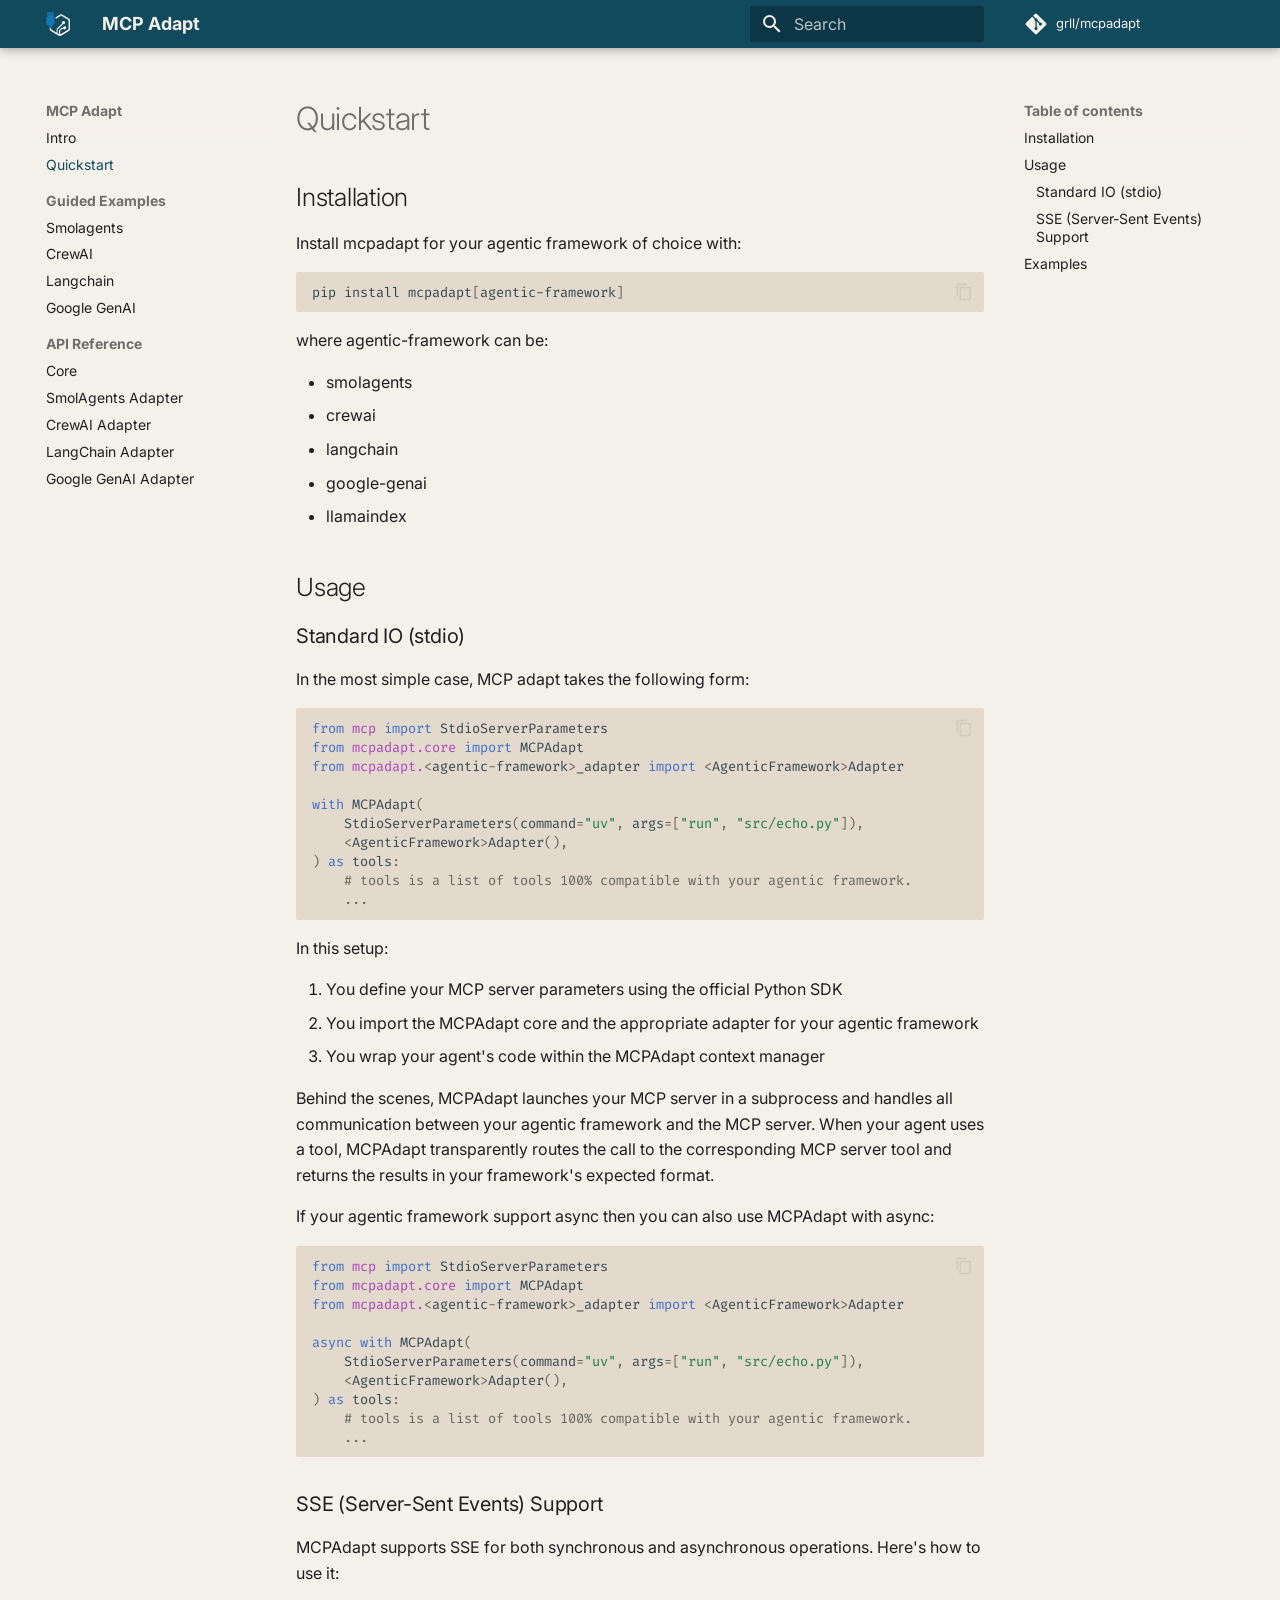
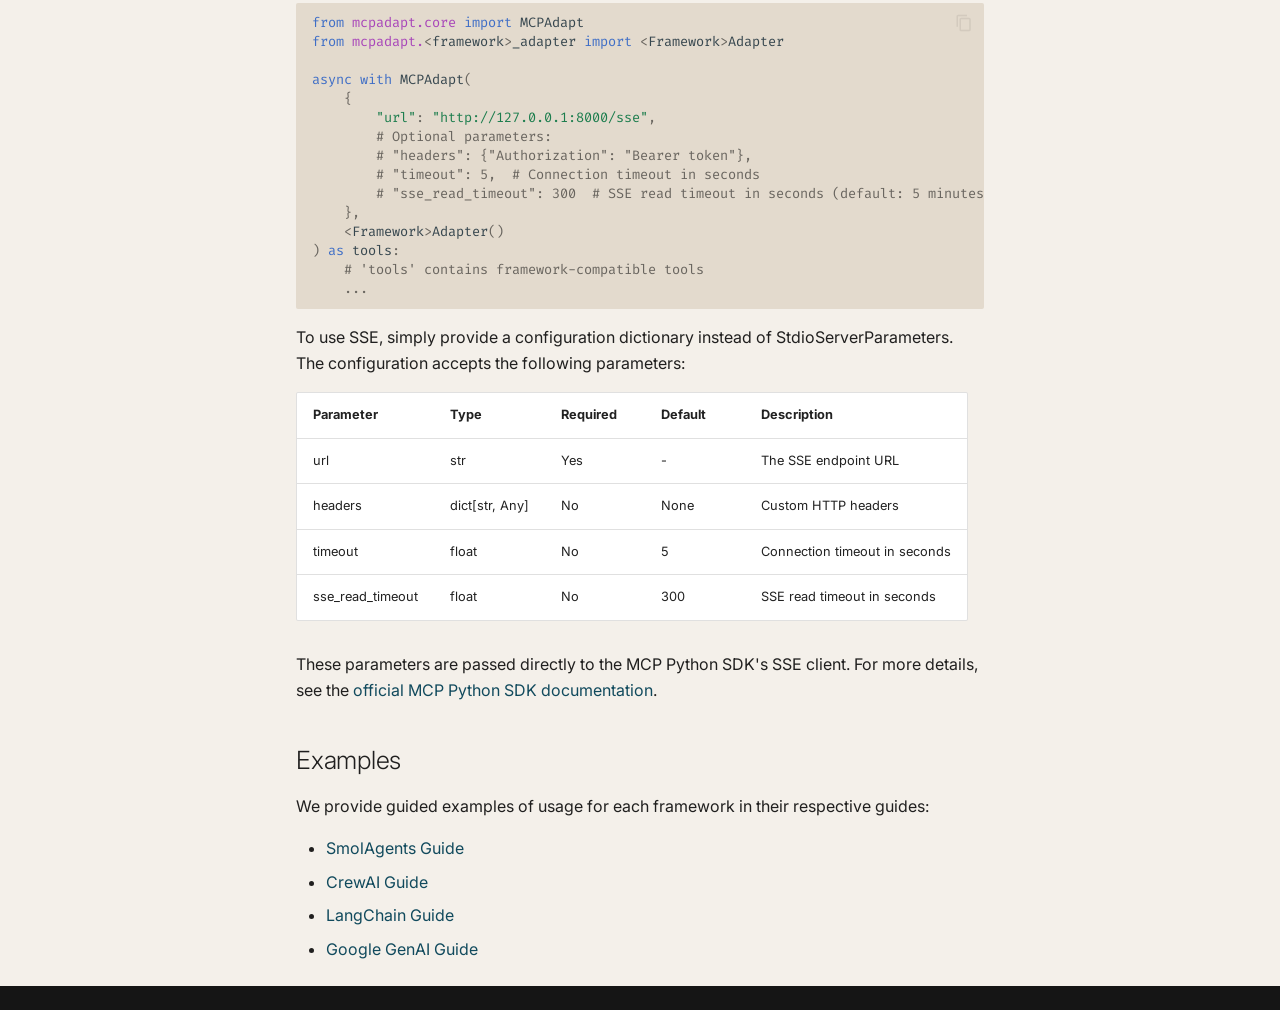
==== quickstart/index.html @ da369177 "Deployed cd55cdd with MkDocs version: 1.6.1" ====
<!doctype html>
<html lang="en" class="no-js">
  <head>
    
      <meta charset="utf-8">
      <meta name="viewport" content="width=device-width,initial-scale=1">
      
      
      
      
        <link rel="prev" href="..">
      
      
        <link rel="next" href="../guide/smolagents/">
      
      
      <link rel="icon" href="../images/favicon.ico">
      <meta name="generator" content="mkdocs-1.6.1, mkdocs-material-9.6.11">
    
    
      
        <title>Quickstart - MCP Adapt</title>
      
    
    
      <link rel="stylesheet" href="../assets/stylesheets/main.4af4bdda.min.css">
      
        
        <link rel="stylesheet" href="../assets/stylesheets/palette.06af60db.min.css">
      
      


    
    
      
    
    
      
        
        
        <link rel="preconnect" href="https://fonts.gstatic.com" crossorigin>
        <link rel="stylesheet" href="https://fonts.googleapis.com/css?family=Inter:300,300i,400,400i,700,700i%7CFira+Code:400,400i,700,700i&display=fallback">
        <style>:root{--md-text-font:"Inter";--md-code-font:"Fira Code"}</style>
      
    
    
      <link rel="stylesheet" href="../assets/_mkdocstrings.css">
    
      <link rel="stylesheet" href="../stylesheets/extra.css">
    
    <script>__md_scope=new URL("..",location),__md_hash=e=>[...e].reduce(((e,_)=>(e<<5)-e+_.charCodeAt(0)),0),__md_get=(e,_=localStorage,t=__md_scope)=>JSON.parse(_.getItem(t.pathname+"."+e)),__md_set=(e,_,t=localStorage,a=__md_scope)=>{try{t.setItem(a.pathname+"."+e,JSON.stringify(_))}catch(e){}}</script>
    
      

    
    
    
  </head>
  
  
    
    
    
    
    
    <body dir="ltr" data-md-color-scheme="default" data-md-color-primary="custom" data-md-color-accent="custom">
  
    
    <input class="md-toggle" data-md-toggle="drawer" type="checkbox" id="__drawer" autocomplete="off">
    <input class="md-toggle" data-md-toggle="search" type="checkbox" id="__search" autocomplete="off">
    <label class="md-overlay" for="__drawer"></label>
    <div data-md-component="skip">
      
        
        <a href="#quickstart" class="md-skip">
          Skip to content
        </a>
      
    </div>
    <div data-md-component="announce">
      
    </div>
    
    
      

  

<header class="md-header md-header--shadow" data-md-component="header">
  <nav class="md-header__inner md-grid" aria-label="Header">
    <a href=".." title="MCP Adapt" class="md-header__button md-logo" aria-label="MCP Adapt" data-md-component="logo">
      
  <img src="../assets/logo_dark_transparent_cropped.png" alt="logo">

    </a>
    <label class="md-header__button md-icon" for="__drawer">
      
      <svg xmlns="http://www.w3.org/2000/svg" viewBox="0 0 24 24"><path d="M3 6h18v2H3zm0 5h18v2H3zm0 5h18v2H3z"/></svg>
    </label>
    <div class="md-header__title" data-md-component="header-title">
      <div class="md-header__ellipsis">
        <div class="md-header__topic">
          <span class="md-ellipsis">
            MCP Adapt
          </span>
        </div>
        <div class="md-header__topic" data-md-component="header-topic">
          <span class="md-ellipsis">
            
              Quickstart
            
          </span>
        </div>
      </div>
    </div>
    
      
    
    
    
    
      
      
        <label class="md-header__button md-icon" for="__search">
          
          <svg xmlns="http://www.w3.org/2000/svg" viewBox="0 0 24 24"><path d="M9.5 3A6.5 6.5 0 0 1 16 9.5c0 1.61-.59 3.09-1.56 4.23l.27.27h.79l5 5-1.5 1.5-5-5v-.79l-.27-.27A6.52 6.52 0 0 1 9.5 16 6.5 6.5 0 0 1 3 9.5 6.5 6.5 0 0 1 9.5 3m0 2C7 5 5 7 5 9.5S7 14 9.5 14 14 12 14 9.5 12 5 9.5 5"/></svg>
        </label>
        <div class="md-search" data-md-component="search" role="dialog">
  <label class="md-search__overlay" for="__search"></label>
  <div class="md-search__inner" role="search">
    <form class="md-search__form" name="search">
      <input type="text" class="md-search__input" name="query" aria-label="Search" placeholder="Search" autocapitalize="off" autocorrect="off" autocomplete="off" spellcheck="false" data-md-component="search-query" required>
      <label class="md-search__icon md-icon" for="__search">
        
        <svg xmlns="http://www.w3.org/2000/svg" viewBox="0 0 24 24"><path d="M9.5 3A6.5 6.5 0 0 1 16 9.5c0 1.61-.59 3.09-1.56 4.23l.27.27h.79l5 5-1.5 1.5-5-5v-.79l-.27-.27A6.52 6.52 0 0 1 9.5 16 6.5 6.5 0 0 1 3 9.5 6.5 6.5 0 0 1 9.5 3m0 2C7 5 5 7 5 9.5S7 14 9.5 14 14 12 14 9.5 12 5 9.5 5"/></svg>
        
        <svg xmlns="http://www.w3.org/2000/svg" viewBox="0 0 24 24"><path d="M20 11v2H8l5.5 5.5-1.42 1.42L4.16 12l7.92-7.92L13.5 5.5 8 11z"/></svg>
      </label>
      <nav class="md-search__options" aria-label="Search">
        
        <button type="reset" class="md-search__icon md-icon" title="Clear" aria-label="Clear" tabindex="-1">
          
          <svg xmlns="http://www.w3.org/2000/svg" viewBox="0 0 24 24"><path d="M19 6.41 17.59 5 12 10.59 6.41 5 5 6.41 10.59 12 5 17.59 6.41 19 12 13.41 17.59 19 19 17.59 13.41 12z"/></svg>
        </button>
      </nav>
      
    </form>
    <div class="md-search__output">
      <div class="md-search__scrollwrap" tabindex="0" data-md-scrollfix>
        <div class="md-search-result" data-md-component="search-result">
          <div class="md-search-result__meta">
            Initializing search
          </div>
          <ol class="md-search-result__list" role="presentation"></ol>
        </div>
      </div>
    </div>
  </div>
</div>
      
    
    
      <div class="md-header__source">
        <a href="https://github.com/grll/mcpadapt" title="Go to repository" class="md-source" data-md-component="source">
  <div class="md-source__icon md-icon">
    
    <svg xmlns="http://www.w3.org/2000/svg" viewBox="0 0 448 512"><!--! Font Awesome Free 6.7.2 by @fontawesome - https://fontawesome.com License - https://fontawesome.com/license/free (Icons: CC BY 4.0, Fonts: SIL OFL 1.1, Code: MIT License) Copyright 2024 Fonticons, Inc.--><path d="M439.55 236.05 244 40.45a28.87 28.87 0 0 0-40.81 0l-40.66 40.63 51.52 51.52c27.06-9.14 52.68 16.77 43.39 43.68l49.66 49.66c34.23-11.8 61.18 31 35.47 56.69-26.49 26.49-70.21-2.87-56-37.34L240.22 199v121.85c25.3 12.54 22.26 41.85 9.08 55a34.34 34.34 0 0 1-48.55 0c-17.57-17.6-11.07-46.91 11.25-56v-123c-20.8-8.51-24.6-30.74-18.64-45L142.57 101 8.45 235.14a28.86 28.86 0 0 0 0 40.81l195.61 195.6a28.86 28.86 0 0 0 40.8 0l194.69-194.69a28.86 28.86 0 0 0 0-40.81"/></svg>
  </div>
  <div class="md-source__repository">
    grll/mcpadapt
  </div>
</a>
      </div>
    
  </nav>
  
</header>
    
    <div class="md-container" data-md-component="container">
      
      
        
          
        
      
      <main class="md-main" data-md-component="main">
        <div class="md-main__inner md-grid">
          
            
              
              <div class="md-sidebar md-sidebar--primary" data-md-component="sidebar" data-md-type="navigation" >
                <div class="md-sidebar__scrollwrap">
                  <div class="md-sidebar__inner">
                    



<nav class="md-nav md-nav--primary" aria-label="Navigation" data-md-level="0">
  <label class="md-nav__title" for="__drawer">
    <a href=".." title="MCP Adapt" class="md-nav__button md-logo" aria-label="MCP Adapt" data-md-component="logo">
      
  <img src="../assets/logo_dark_transparent_cropped.png" alt="logo">

    </a>
    MCP Adapt
  </label>
  
    <div class="md-nav__source">
      <a href="https://github.com/grll/mcpadapt" title="Go to repository" class="md-source" data-md-component="source">
  <div class="md-source__icon md-icon">
    
    <svg xmlns="http://www.w3.org/2000/svg" viewBox="0 0 448 512"><!--! Font Awesome Free 6.7.2 by @fontawesome - https://fontawesome.com License - https://fontawesome.com/license/free (Icons: CC BY 4.0, Fonts: SIL OFL 1.1, Code: MIT License) Copyright 2024 Fonticons, Inc.--><path d="M439.55 236.05 244 40.45a28.87 28.87 0 0 0-40.81 0l-40.66 40.63 51.52 51.52c27.06-9.14 52.68 16.77 43.39 43.68l49.66 49.66c34.23-11.8 61.18 31 35.47 56.69-26.49 26.49-70.21-2.87-56-37.34L240.22 199v121.85c25.3 12.54 22.26 41.85 9.08 55a34.34 34.34 0 0 1-48.55 0c-17.57-17.6-11.07-46.91 11.25-56v-123c-20.8-8.51-24.6-30.74-18.64-45L142.57 101 8.45 235.14a28.86 28.86 0 0 0 0 40.81l195.61 195.6a28.86 28.86 0 0 0 40.8 0l194.69-194.69a28.86 28.86 0 0 0 0-40.81"/></svg>
  </div>
  <div class="md-source__repository">
    grll/mcpadapt
  </div>
</a>
    </div>
  
  <ul class="md-nav__list" data-md-scrollfix>
    
      
      
  
  
  
  
    <li class="md-nav__item">
      <a href=".." class="md-nav__link">
        
  
  
  <span class="md-ellipsis">
    Intro
    
  </span>
  

      </a>
    </li>
  

    
      
      
  
  
    
  
  
  
    <li class="md-nav__item md-nav__item--active">
      
      <input class="md-nav__toggle md-toggle" type="checkbox" id="__toc">
      
      
        
      
      
        <label class="md-nav__link md-nav__link--active" for="__toc">
          
  
  
  <span class="md-ellipsis">
    Quickstart
    
  </span>
  

          <span class="md-nav__icon md-icon"></span>
        </label>
      
      <a href="./" class="md-nav__link md-nav__link--active">
        
  
  
  <span class="md-ellipsis">
    Quickstart
    
  </span>
  

      </a>
      
        

<nav class="md-nav md-nav--secondary" aria-label="Table of contents">
  
  
  
    
  
  
    <label class="md-nav__title" for="__toc">
      <span class="md-nav__icon md-icon"></span>
      Table of contents
    </label>
    <ul class="md-nav__list" data-md-component="toc" data-md-scrollfix>
      
        <li class="md-nav__item">
  <a href="#installation" class="md-nav__link">
    <span class="md-ellipsis">
      Installation
    </span>
  </a>
  
</li>
      
        <li class="md-nav__item">
  <a href="#usage" class="md-nav__link">
    <span class="md-ellipsis">
      Usage
    </span>
  </a>
  
    <nav class="md-nav" aria-label="Usage">
      <ul class="md-nav__list">
        
          <li class="md-nav__item">
  <a href="#standard-io-stdio" class="md-nav__link">
    <span class="md-ellipsis">
      Standard IO (stdio)
    </span>
  </a>
  
</li>
        
          <li class="md-nav__item">
  <a href="#sse-server-sent-events-support" class="md-nav__link">
    <span class="md-ellipsis">
      SSE (Server-Sent Events) Support
    </span>
  </a>
  
</li>
        
      </ul>
    </nav>
  
</li>
      
        <li class="md-nav__item">
  <a href="#examples" class="md-nav__link">
    <span class="md-ellipsis">
      Examples
    </span>
  </a>
  
</li>
      
    </ul>
  
</nav>
      
    </li>
  

    
      
      
  
  
  
  
    
    
    
    
      
        
        
      
    
    
    <li class="md-nav__item md-nav__item--section md-nav__item--nested">
      
        
        
          
        
        <input class="md-nav__toggle md-toggle md-toggle--indeterminate" type="checkbox" id="__nav_3" >
        
          
          <label class="md-nav__link" for="__nav_3" id="__nav_3_label" tabindex="">
            
  
  
  <span class="md-ellipsis">
    Guided Examples
    
  </span>
  

            <span class="md-nav__icon md-icon"></span>
          </label>
        
        <nav class="md-nav" data-md-level="1" aria-labelledby="__nav_3_label" aria-expanded="false">
          <label class="md-nav__title" for="__nav_3">
            <span class="md-nav__icon md-icon"></span>
            Guided Examples
          </label>
          <ul class="md-nav__list" data-md-scrollfix>
            
              
                
  
  
  
  
    <li class="md-nav__item">
      <a href="../guide/smolagents/" class="md-nav__link">
        
  
  
  <span class="md-ellipsis">
    Smolagents
    
  </span>
  

      </a>
    </li>
  

              
            
              
                
  
  
  
  
    <li class="md-nav__item">
      <a href="../guide/crewai/" class="md-nav__link">
        
  
  
  <span class="md-ellipsis">
    CrewAI
    
  </span>
  

      </a>
    </li>
  

              
            
              
                
  
  
  
  
    <li class="md-nav__item">
      <a href="../guide/langchain/" class="md-nav__link">
        
  
  
  <span class="md-ellipsis">
    Langchain
    
  </span>
  

      </a>
    </li>
  

              
            
              
                
  
  
  
  
    <li class="md-nav__item">
      <a href="../guide/google-genai/" class="md-nav__link">
        
  
  
  <span class="md-ellipsis">
    Google GenAI
    
  </span>
  

      </a>
    </li>
  

              
            
          </ul>
        </nav>
      
    </li>
  

    
      
      
  
  
  
  
    
    
    
    
      
        
        
      
    
    
    <li class="md-nav__item md-nav__item--section md-nav__item--nested">
      
        
        
          
        
        <input class="md-nav__toggle md-toggle md-toggle--indeterminate" type="checkbox" id="__nav_4" >
        
          
          <label class="md-nav__link" for="__nav_4" id="__nav_4_label" tabindex="">
            
  
  
  <span class="md-ellipsis">
    API Reference
    
  </span>
  

            <span class="md-nav__icon md-icon"></span>
          </label>
        
        <nav class="md-nav" data-md-level="1" aria-labelledby="__nav_4_label" aria-expanded="false">
          <label class="md-nav__title" for="__nav_4">
            <span class="md-nav__icon md-icon"></span>
            API Reference
          </label>
          <ul class="md-nav__list" data-md-scrollfix>
            
              
                
  
  
  
  
    <li class="md-nav__item">
      <a href="../ref/core/" class="md-nav__link">
        
  
  
  <span class="md-ellipsis">
    Core
    
  </span>
  

      </a>
    </li>
  

              
            
              
                
  
  
  
  
    <li class="md-nav__item">
      <a href="../ref/smolagents_adapter/" class="md-nav__link">
        
  
  
  <span class="md-ellipsis">
    SmolAgents Adapter
    
  </span>
  

      </a>
    </li>
  

              
            
              
                
  
  
  
  
    <li class="md-nav__item">
      <a href="../ref/crewai_adapter/" class="md-nav__link">
        
  
  
  <span class="md-ellipsis">
    CrewAI Adapter
    
  </span>
  

      </a>
    </li>
  

              
            
              
                
  
  
  
  
    <li class="md-nav__item">
      <a href="../ref/langchain_adapter/" class="md-nav__link">
        
  
  
  <span class="md-ellipsis">
    LangChain Adapter
    
  </span>
  

      </a>
    </li>
  

              
            
              
                
  
  
  
  
    <li class="md-nav__item">
      <a href="../ref/google_genai_adapter/" class="md-nav__link">
        
  
  
  <span class="md-ellipsis">
    Google GenAI Adapter
    
  </span>
  

      </a>
    </li>
  

              
            
          </ul>
        </nav>
      
    </li>
  

    
  </ul>
</nav>
                  </div>
                </div>
              </div>
            
            
              
              <div class="md-sidebar md-sidebar--secondary" data-md-component="sidebar" data-md-type="toc" >
                <div class="md-sidebar__scrollwrap">
                  <div class="md-sidebar__inner">
                    

<nav class="md-nav md-nav--secondary" aria-label="Table of contents">
  
  
  
    
  
  
    <label class="md-nav__title" for="__toc">
      <span class="md-nav__icon md-icon"></span>
      Table of contents
    </label>
    <ul class="md-nav__list" data-md-component="toc" data-md-scrollfix>
      
        <li class="md-nav__item">
  <a href="#installation" class="md-nav__link">
    <span class="md-ellipsis">
      Installation
    </span>
  </a>
  
</li>
      
        <li class="md-nav__item">
  <a href="#usage" class="md-nav__link">
    <span class="md-ellipsis">
      Usage
    </span>
  </a>
  
    <nav class="md-nav" aria-label="Usage">
      <ul class="md-nav__list">
        
          <li class="md-nav__item">
  <a href="#standard-io-stdio" class="md-nav__link">
    <span class="md-ellipsis">
      Standard IO (stdio)
    </span>
  </a>
  
</li>
        
          <li class="md-nav__item">
  <a href="#sse-server-sent-events-support" class="md-nav__link">
    <span class="md-ellipsis">
      SSE (Server-Sent Events) Support
    </span>
  </a>
  
</li>
        
      </ul>
    </nav>
  
</li>
      
        <li class="md-nav__item">
  <a href="#examples" class="md-nav__link">
    <span class="md-ellipsis">
      Examples
    </span>
  </a>
  
</li>
      
    </ul>
  
</nav>
                  </div>
                </div>
              </div>
            
          
          
            <div class="md-content" data-md-component="content">
              <article class="md-content__inner md-typeset">
                
                  


  
  


<h1 id="quickstart">Quickstart</h1>
<h2 id="installation">Installation</h2>
<p>Install mcpadapt for your agentic framework of choice with:</p>
<div class="language-bash highlight"><pre><span></span><code><span id="__span-0-1"><a id="__codelineno-0-1" name="__codelineno-0-1" href="#__codelineno-0-1"></a>pip<span class="w"> </span>install<span class="w"> </span>mcpadapt<span class="o">[</span>agentic-framework<span class="o">]</span>
</span></code></pre></div>
<p>where agentic-framework can be:</p>
<ul>
<li>smolagents</li>
<li>crewai</li>
<li>langchain</li>
<li>google-genai</li>
<li>llamaindex</li>
</ul>
<h2 id="usage">Usage</h2>
<h3 id="standard-io-stdio">Standard IO (stdio)</h3>
<p>In the most simple case, MCP adapt takes the following form:</p>
<div class="language-python highlight"><pre><span></span><code><span id="__span-1-1"><a id="__codelineno-1-1" name="__codelineno-1-1" href="#__codelineno-1-1"></a><span class="kn">from</span><span class="w"> </span><span class="nn">mcp</span><span class="w"> </span><span class="kn">import</span> <span class="n">StdioServerParameters</span>
</span><span id="__span-1-2"><a id="__codelineno-1-2" name="__codelineno-1-2" href="#__codelineno-1-2"></a><span class="kn">from</span><span class="w"> </span><span class="nn">mcpadapt.core</span><span class="w"> </span><span class="kn">import</span> <span class="n">MCPAdapt</span>
</span><span id="__span-1-3"><a id="__codelineno-1-3" name="__codelineno-1-3" href="#__codelineno-1-3"></a><span class="kn">from</span><span class="w"> </span><span class="nn">mcpadapt.</span><span class="o">&lt;</span><span class="n">agentic</span><span class="o">-</span><span class="n">framework</span><span class="o">&gt;</span><span class="n">_adapter</span> <span class="kn">import</span><span class="w"> </span><span class="o">&lt;</span><span class="n">AgenticFramework</span><span class="o">&gt;</span><span class="n">Adapter</span>
</span><span id="__span-1-4"><a id="__codelineno-1-4" name="__codelineno-1-4" href="#__codelineno-1-4"></a>
</span><span id="__span-1-5"><a id="__codelineno-1-5" name="__codelineno-1-5" href="#__codelineno-1-5"></a><span class="k">with</span> <span class="n">MCPAdapt</span><span class="p">(</span>
</span><span id="__span-1-6"><a id="__codelineno-1-6" name="__codelineno-1-6" href="#__codelineno-1-6"></a>    <span class="n">StdioServerParameters</span><span class="p">(</span><span class="n">command</span><span class="o">=</span><span class="s2">&quot;uv&quot;</span><span class="p">,</span> <span class="n">args</span><span class="o">=</span><span class="p">[</span><span class="s2">&quot;run&quot;</span><span class="p">,</span> <span class="s2">&quot;src/echo.py&quot;</span><span class="p">]),</span>
</span><span id="__span-1-7"><a id="__codelineno-1-7" name="__codelineno-1-7" href="#__codelineno-1-7"></a>    <span class="o">&lt;</span><span class="n">AgenticFramework</span><span class="o">&gt;</span><span class="n">Adapter</span><span class="p">(),</span>
</span><span id="__span-1-8"><a id="__codelineno-1-8" name="__codelineno-1-8" href="#__codelineno-1-8"></a><span class="p">)</span> <span class="k">as</span> <span class="n">tools</span><span class="p">:</span>
</span><span id="__span-1-9"><a id="__codelineno-1-9" name="__codelineno-1-9" href="#__codelineno-1-9"></a>    <span class="c1"># tools is a list of tools 100% compatible with your agentic framework.</span>
</span><span id="__span-1-10"><a id="__codelineno-1-10" name="__codelineno-1-10" href="#__codelineno-1-10"></a>    <span class="o">...</span>
</span></code></pre></div>
<p>In this setup:</p>
<ol>
<li>You define your MCP server parameters using the official Python SDK</li>
<li>You import the MCPAdapt core and the appropriate adapter for your agentic framework</li>
<li>You wrap your agent's code within the MCPAdapt context manager</li>
</ol>
<p>Behind the scenes, MCPAdapt launches your MCP server in a subprocess and handles all communication between your agentic framework and the MCP server. When your agent uses a tool, MCPAdapt transparently routes the call to the corresponding MCP server tool and returns the results in your framework's expected format.</p>
<p>If your agentic framework support async then you can also use MCPAdapt with async:</p>
<div class="language-python highlight"><pre><span></span><code><span id="__span-2-1"><a id="__codelineno-2-1" name="__codelineno-2-1" href="#__codelineno-2-1"></a><span class="kn">from</span><span class="w"> </span><span class="nn">mcp</span><span class="w"> </span><span class="kn">import</span> <span class="n">StdioServerParameters</span>
</span><span id="__span-2-2"><a id="__codelineno-2-2" name="__codelineno-2-2" href="#__codelineno-2-2"></a><span class="kn">from</span><span class="w"> </span><span class="nn">mcpadapt.core</span><span class="w"> </span><span class="kn">import</span> <span class="n">MCPAdapt</span>
</span><span id="__span-2-3"><a id="__codelineno-2-3" name="__codelineno-2-3" href="#__codelineno-2-3"></a><span class="kn">from</span><span class="w"> </span><span class="nn">mcpadapt.</span><span class="o">&lt;</span><span class="n">agentic</span><span class="o">-</span><span class="n">framework</span><span class="o">&gt;</span><span class="n">_adapter</span> <span class="kn">import</span><span class="w"> </span><span class="o">&lt;</span><span class="n">AgenticFramework</span><span class="o">&gt;</span><span class="n">Adapter</span>
</span><span id="__span-2-4"><a id="__codelineno-2-4" name="__codelineno-2-4" href="#__codelineno-2-4"></a>
</span><span id="__span-2-5"><a id="__codelineno-2-5" name="__codelineno-2-5" href="#__codelineno-2-5"></a><span class="k">async</span> <span class="k">with</span> <span class="n">MCPAdapt</span><span class="p">(</span>
</span><span id="__span-2-6"><a id="__codelineno-2-6" name="__codelineno-2-6" href="#__codelineno-2-6"></a>    <span class="n">StdioServerParameters</span><span class="p">(</span><span class="n">command</span><span class="o">=</span><span class="s2">&quot;uv&quot;</span><span class="p">,</span> <span class="n">args</span><span class="o">=</span><span class="p">[</span><span class="s2">&quot;run&quot;</span><span class="p">,</span> <span class="s2">&quot;src/echo.py&quot;</span><span class="p">]),</span>
</span><span id="__span-2-7"><a id="__codelineno-2-7" name="__codelineno-2-7" href="#__codelineno-2-7"></a>    <span class="o">&lt;</span><span class="n">AgenticFramework</span><span class="o">&gt;</span><span class="n">Adapter</span><span class="p">(),</span>
</span><span id="__span-2-8"><a id="__codelineno-2-8" name="__codelineno-2-8" href="#__codelineno-2-8"></a><span class="p">)</span> <span class="k">as</span> <span class="n">tools</span><span class="p">:</span>
</span><span id="__span-2-9"><a id="__codelineno-2-9" name="__codelineno-2-9" href="#__codelineno-2-9"></a>    <span class="c1"># tools is a list of tools 100% compatible with your agentic framework.</span>
</span><span id="__span-2-10"><a id="__codelineno-2-10" name="__codelineno-2-10" href="#__codelineno-2-10"></a>    <span class="o">...</span>
</span></code></pre></div>
<h3 id="sse-server-sent-events-support">SSE (Server-Sent Events) Support</h3>
<p>MCPAdapt supports SSE for both synchronous and asynchronous operations. Here's how to use it:</p>
<div class="language-python highlight"><pre><span></span><code><span id="__span-3-1"><a id="__codelineno-3-1" name="__codelineno-3-1" href="#__codelineno-3-1"></a><span class="kn">from</span><span class="w"> </span><span class="nn">mcpadapt.core</span><span class="w"> </span><span class="kn">import</span> <span class="n">MCPAdapt</span>
</span><span id="__span-3-2"><a id="__codelineno-3-2" name="__codelineno-3-2" href="#__codelineno-3-2"></a><span class="kn">from</span><span class="w"> </span><span class="nn">mcpadapt.</span><span class="o">&lt;</span><span class="n">framework</span><span class="o">&gt;</span><span class="n">_adapter</span> <span class="kn">import</span><span class="w"> </span><span class="o">&lt;</span><span class="n">Framework</span><span class="o">&gt;</span><span class="n">Adapter</span>
</span><span id="__span-3-3"><a id="__codelineno-3-3" name="__codelineno-3-3" href="#__codelineno-3-3"></a>
</span><span id="__span-3-4"><a id="__codelineno-3-4" name="__codelineno-3-4" href="#__codelineno-3-4"></a><span class="k">async</span> <span class="k">with</span> <span class="n">MCPAdapt</span><span class="p">(</span>
</span><span id="__span-3-5"><a id="__codelineno-3-5" name="__codelineno-3-5" href="#__codelineno-3-5"></a>    <span class="p">{</span>
</span><span id="__span-3-6"><a id="__codelineno-3-6" name="__codelineno-3-6" href="#__codelineno-3-6"></a>        <span class="s2">&quot;url&quot;</span><span class="p">:</span> <span class="s2">&quot;http://127.0.0.1:8000/sse&quot;</span><span class="p">,</span>
</span><span id="__span-3-7"><a id="__codelineno-3-7" name="__codelineno-3-7" href="#__codelineno-3-7"></a>        <span class="c1"># Optional parameters:</span>
</span><span id="__span-3-8"><a id="__codelineno-3-8" name="__codelineno-3-8" href="#__codelineno-3-8"></a>        <span class="c1"># &quot;headers&quot;: {&quot;Authorization&quot;: &quot;Bearer token&quot;},</span>
</span><span id="__span-3-9"><a id="__codelineno-3-9" name="__codelineno-3-9" href="#__codelineno-3-9"></a>        <span class="c1"># &quot;timeout&quot;: 5,  # Connection timeout in seconds</span>
</span><span id="__span-3-10"><a id="__codelineno-3-10" name="__codelineno-3-10" href="#__codelineno-3-10"></a>        <span class="c1"># &quot;sse_read_timeout&quot;: 300  # SSE read timeout in seconds (default: 5 minutes)</span>
</span><span id="__span-3-11"><a id="__codelineno-3-11" name="__codelineno-3-11" href="#__codelineno-3-11"></a>    <span class="p">},</span>
</span><span id="__span-3-12"><a id="__codelineno-3-12" name="__codelineno-3-12" href="#__codelineno-3-12"></a>    <span class="o">&lt;</span><span class="n">Framework</span><span class="o">&gt;</span><span class="n">Adapter</span><span class="p">()</span>
</span><span id="__span-3-13"><a id="__codelineno-3-13" name="__codelineno-3-13" href="#__codelineno-3-13"></a><span class="p">)</span> <span class="k">as</span> <span class="n">tools</span><span class="p">:</span>
</span><span id="__span-3-14"><a id="__codelineno-3-14" name="__codelineno-3-14" href="#__codelineno-3-14"></a>    <span class="c1"># &#39;tools&#39; contains framework-compatible tools</span>
</span><span id="__span-3-15"><a id="__codelineno-3-15" name="__codelineno-3-15" href="#__codelineno-3-15"></a>    <span class="o">...</span>
</span></code></pre></div>
<p>To use SSE, simply provide a configuration dictionary instead of StdioServerParameters. The configuration accepts the following parameters:</p>
<table>
<thead>
<tr>
<th>Parameter</th>
<th>Type</th>
<th>Required</th>
<th>Default</th>
<th>Description</th>
</tr>
</thead>
<tbody>
<tr>
<td>url</td>
<td>str</td>
<td>Yes</td>
<td>-</td>
<td>The SSE endpoint URL</td>
</tr>
<tr>
<td>headers</td>
<td>dict[str, Any]</td>
<td>No</td>
<td>None</td>
<td>Custom HTTP headers</td>
</tr>
<tr>
<td>timeout</td>
<td>float</td>
<td>No</td>
<td>5</td>
<td>Connection timeout in seconds</td>
</tr>
<tr>
<td>sse_read_timeout</td>
<td>float</td>
<td>No</td>
<td>300</td>
<td>SSE read timeout in seconds</td>
</tr>
</tbody>
</table>
<p>These parameters are passed directly to the MCP Python SDK's SSE client. For more details, see the <a href="https://github.com/modelcontextprotocol/python-sdk/blob/c2ca8e03e046908935d089a2ceed4e80b0c29a24/src/mcp/client/sse.py#L22C11-L22C21">official MCP Python SDK documentation</a>.</p>
<h2 id="examples">Examples</h2>
<p>We provide guided examples of usage for each framework in their respective guides:</p>
<ul>
<li><a href="../guide/smolagents/">SmolAgents Guide</a></li>
<li><a href="../guide/crewai/">CrewAI Guide</a></li>
<li><a href="../guide/langchain/">LangChain Guide</a></li>
<li><a href="../guide/google-genai/">Google GenAI Guide</a></li>
</ul>












                
              </article>
            </div>
          
          
<script>var target=document.getElementById(location.hash.slice(1));target&&target.name&&(target.checked=target.name.startsWith("__tabbed_"))</script>
        </div>
        
      </main>
      
        <footer class="md-footer">
  
  <div class="md-footer-meta md-typeset">
    <div class="md-footer-meta__inner md-grid">
      <div class="md-copyright">
  
  
</div>
      
    </div>
  </div>
</footer>
      
    </div>
    <div class="md-dialog" data-md-component="dialog">
      <div class="md-dialog__inner md-typeset"></div>
    </div>
    
    
    
      
      <script id="__config" type="application/json">{"base": "..", "features": ["content.code.copy", "content.code.select", "navigation.path", "navigation.sections", "navigation.expand", "content.code.annotate"], "search": "../assets/javascripts/workers/search.f8cc74c7.min.js", "tags": null, "translations": {"clipboard.copied": "Copied to clipboard", "clipboard.copy": "Copy to clipboard", "search.result.more.one": "1 more on this page", "search.result.more.other": "# more on this page", "search.result.none": "No matching documents", "search.result.one": "1 matching document", "search.result.other": "# matching documents", "search.result.placeholder": "Type to start searching", "search.result.term.missing": "Missing", "select.version": "Select version"}, "version": null}</script>
    
    
      <script src="../assets/javascripts/bundle.c8b220af.min.js"></script>
      
    
  </body>
</html>
---- assets/stylesheets/main.4af4bdda.min.css ----
@charset "UTF-8";html{-webkit-text-size-adjust:none;-moz-text-size-adjust:none;text-size-adjust:none;box-sizing:border-box}*,:after,:before{box-sizing:inherit}@media (prefers-reduced-motion){*,:after,:before{transition:none!important}}body{margin:0}a,button,input,label{-webkit-tap-highlight-color:transparent}a{color:inherit;text-decoration:none}hr{border:0;box-sizing:initial;display:block;height:.05rem;overflow:visible;padding:0}small{font-size:80%}sub,sup{line-height:1em}img{border-style:none}table{border-collapse:initial;border-spacing:0}td,th{font-weight:400;vertical-align:top}button{background:#0000;border:0;font-family:inherit;font-size:inherit;margin:0;padding:0}input{border:0;outline:none}:root{--md-primary-fg-color:#4051b5;--md-primary-fg-color--light:#5d6cc0;--md-primary-fg-color--dark:#303fa1;--md-primary-bg-color:#fff;--md-primary-bg-color--light:#ffffffb3;--md-accent-fg-color:#526cfe;--md-accent-fg-color--transparent:#526cfe1a;--md-accent-bg-color:#fff;--md-accent-bg-color--light:#ffffffb3}[data-md-color-scheme=default]{color-scheme:light}[data-md-color-scheme=default] img[src$="#gh-dark-mode-only"],[data-md-color-scheme=default] img[src$="#only-dark"]{display:none}:root,[data-md-color-scheme=default]{--md-hue:225deg;--md-default-fg-color:#000000de;--md-default-fg-color--light:#0000008a;--md-default-fg-color--lighter:#00000052;--md-default-fg-color--lightest:#00000012;--md-default-bg-color:#fff;--md-default-bg-color--light:#ffffffb3;--md-default-bg-color--lighter:#ffffff4d;--md-default-bg-color--lightest:#ffffff1f;--md-code-fg-color:#36464e;--md-code-bg-color:#f5f5f5;--md-code-hl-color:#4287ff;--md-code-hl-color--light:#4287ff1a;--md-code-hl-number-color:#d52a2a;--md-code-hl-special-color:#db1457;--md-code-hl-function-color:#a846b9;--md-code-hl-constant-color:#6e59d9;--md-code-hl-keyword-color:#3f6ec6;--md-code-hl-string-color:#1c7d4d;--md-code-hl-name-color:var(--md-code-fg-color);--md-code-hl-operator-color:var(--md-default-fg-color--light);--md-code-hl-punctuation-color:var(--md-default-fg-color--light);--md-code-hl-comment-color:var(--md-default-fg-color--light);--md-code-hl-generic-color:var(--md-default-fg-color--light);--md-code-hl-variable-color:var(--md-default-fg-color--light);--md-typeset-color:var(--md-default-fg-color);--md-typeset-a-color:var(--md-primary-fg-color);--md-typeset-del-color:#f5503d26;--md-typeset-ins-color:#0bd57026;--md-typeset-kbd-color:#fafafa;--md-typeset-kbd-accent-color:#fff;--md-typeset-kbd-border-color:#b8b8b8;--md-typeset-mark-color:#ffff0080;--md-typeset-table-color:#0000001f;--md-typeset-table-color--light:rgba(0,0,0,.035);--md-admonition-fg-color:var(--md-default-fg-color);--md-admonition-bg-color:var(--md-default-bg-color);--md-warning-fg-color:#000000de;--md-warning-bg-color:#ff9;--md-footer-fg-color:#fff;--md-footer-fg-color--light:#ffffffb3;--md-footer-fg-color--lighter:#ffffff73;--md-footer-bg-color:#000000de;--md-footer-bg-color--dark:#00000052;--md-shadow-z1:0 0.2rem 0.5rem #0000000d,0 0 0.05rem #0000001a;--md-shadow-z2:0 0.2rem 0.5rem #0000001a,0 0 0.05rem #00000040;--md-shadow-z3:0 0.2rem 0.5rem #0003,0 0 0.05rem #00000059}.md-icon svg{fill:currentcolor;display:block;height:1.2rem;width:1.2rem}body{-webkit-font-smoothing:antialiased;-moz-osx-font-smoothing:grayscale;--md-text-font-family:var(--md-text-font,_),-apple-system,BlinkMacSystemFont,Helvetica,Arial,sans-serif;--md-code-font-family:var(--md-code-font,_),SFMono-Regular,Consolas,Menlo,monospace}aside,body,input{font-feature-settings:"kern","liga";color:var(--md-typeset-color);font-family:var(--md-text-font-family)}code,kbd,pre{font-feature-settings:"kern";font-family:var(--md-code-font-family)}:root{--md-typeset-table-sort-icon:url('data:image/svg+xml;charset=utf-8,<svg xmlns="http://www.w3.org/2000/svg" viewBox="0 0 24 24"><path d="m18 21-4-4h3V7h-3l4-4 4 4h-3v10h3M2 19v-2h10v2M2 13v-2h7v2M2 7V5h4v2z"/></svg>');--md-typeset-table-sort-icon--asc:url('data:image/svg+xml;charset=utf-8,<svg xmlns="http://www.w3.org/2000/svg" viewBox="0 0 24 24"><path d="M19 17h3l-4 4-4-4h3V3h2M2 17h10v2H2M6 5v2H2V5m0 6h7v2H2z"/></svg>');--md-typeset-table-sort-icon--desc:url('data:image/svg+xml;charset=utf-8,<svg xmlns="http://www.w3.org/2000/svg" viewBox="0 0 24 24"><path d="M19 7h3l-4-4-4 4h3v14h2M2 17h10v2H2M6 5v2H2V5m0 6h7v2H2z"/></svg>')}.md-typeset{-webkit-print-color-adjust:exact;color-adjust:exact;font-size:.8rem;line-height:1.6;overflow-wrap:break-word}@media print{.md-typeset{font-size:.68rem}}.md-typeset blockquote,.md-typeset dl,.md-typeset figure,.md-typeset ol,.md-typeset pre,.md-typeset ul{margin-bottom:1em;margin-top:1em}.md-typeset h1{color:var(--md-default-fg-color--light);font-size:2em;line-height:1.3;margin:0 0 1.25em}.md-typeset h1,.md-typeset h2{font-weight:300;letter-spacing:-.01em}.md-typeset h2{font-size:1.5625em;line-height:1.4;margin:1.6em 0 .64em}.md-typeset h3{font-size:1.25em;font-weight:400;letter-spacing:-.01em;line-height:1.5;margin:1.6em 0 .8em}.md-typeset h2+h3{margin-top:.8em}.md-typeset h4{font-weight:700;letter-spacing:-.01em;margin:1em 0}.md-typeset h5,.md-typeset h6{color:var(--md-default-fg-color--light);font-size:.8em;font-weight:700;letter-spacing:-.01em;margin:1.25em 0}.md-typeset h5{text-transform:uppercase}.md-typeset h5 code{text-transform:none}.md-typeset hr{border-bottom:.05rem solid var(--md-default-fg-color--lightest);display:flow-root;margin:1.5em 0}.md-typeset a{color:var(--md-typeset-a-color);word-break:break-word}.md-typeset a,.md-typeset a:before{transition:color 125ms}.md-typeset a:focus,.md-typeset a:hover{color:var(--md-accent-fg-color)}.md-typeset a:focus code,.md-typeset a:hover code{background-color:var(--md-accent-fg-color--transparent)}.md-typeset a code{color:currentcolor;transition:background-color 125ms}.md-typeset a.focus-visible{outline-color:var(--md-accent-fg-color);outline-offset:.2rem}.md-typeset code,.md-typeset kbd,.md-typeset pre{color:var(--md-code-fg-color);direction:ltr;font-variant-ligatures:none}@media print{.md-typeset code,.md-typeset kbd,.md-typeset pre{white-space:pre-wrap}}.md-typeset code{background-color:var(--md-code-bg-color);border-radius:.1rem;-webkit-box-decoration-break:clone;box-decoration-break:clone;font-size:.85em;padding:0 .2941176471em;word-break:break-word}.md-typeset code:not(.focus-visible){-webkit-tap-highlight-color:transparent;outline:none}.md-typeset pre{display:flow-root;line-height:1.4;position:relative}.md-typeset pre>code{-webkit-box-decoration-break:slice;box-decoration-break:slice;box-shadow:none;display:block;margin:0;outline-color:var(--md-accent-fg-color);overflow:auto;padding:.7720588235em 1.1764705882em;scrollbar-color:var(--md-default-fg-color--lighter) #0000;scrollbar-width:thin;touch-action:auto;word-break:normal}.md-typeset pre>code:hover{scrollbar-color:var(--md-accent-fg-color) #0000}.md-typeset pre>code::-webkit-scrollbar{height:.2rem;width:.2rem}.md-typeset pre>code::-webkit-scrollbar-thumb{background-color:var(--md-default-fg-color--lighter)}.md-typeset pre>code::-webkit-scrollbar-thumb:hover{background-color:var(--md-accent-fg-color)}.md-typeset kbd{background-color:var(--md-typeset-kbd-color);border-radius:.1rem;box-shadow:0 .1rem 0 .05rem var(--md-typeset-kbd-border-color),0 .1rem 0 var(--md-typeset-kbd-border-color),0 -.1rem .2rem var(--md-typeset-kbd-accent-color) inset;color:var(--md-default-fg-color);display:inline-block;font-size:.75em;padding:0 .6666666667em;vertical-align:text-top;word-break:break-word}.md-typeset mark{background-color:var(--md-typeset-mark-color);-webkit-box-decoration-break:clone;box-decoration-break:clone;color:inherit;word-break:break-word}.md-typeset abbr{border-bottom:.05rem dotted var(--md-default-fg-color--light);cursor:help;text-decoration:none}.md-typeset small{opacity:.75}[dir=ltr] .md-typeset sub,[dir=ltr] .md-typeset sup{margin-left:.078125em}[dir=rtl] .md-typeset sub,[dir=rtl] .md-typeset sup{margin-right:.078125em}[dir=ltr] .md-typeset blockquote{padding-left:.6rem}[dir=rtl] .md-typeset blockquote{padding-right:.6rem}[dir=ltr] .md-typeset blockquote{border-left:.2rem solid var(--md-default-fg-color--lighter)}[dir=rtl] .md-typeset blockquote{border-right:.2rem solid var(--md-default-fg-color--lighter)}.md-typeset blockquote{color:var(--md-default-fg-color--light);margin-left:0;margin-right:0}.md-typeset ul{list-style-type:disc}.md-typeset ul[type]{list-style-type:revert-layer}[dir=ltr] .md-typeset ol,[dir=ltr] .md-typeset ul{margin-left:.625em}[dir=rtl] .md-typeset ol,[dir=rtl] .md-typeset ul{margin-right:.625em}.md-typeset ol,.md-typeset ul{padding:0}.md-typeset ol:not([hidden]),.md-typeset ul:not([hidden]){display:flow-root}.md-typeset ol ol,.md-typeset ul ol{list-style-type:lower-alpha}.md-typeset ol ol ol,.md-typeset ul ol ol{list-style-type:lower-roman}.md-typeset ol ol ol ol,.md-typeset ul ol ol ol{list-style-type:upper-alpha}.md-typeset ol ol ol ol ol,.md-typeset ul ol ol ol ol{list-style-type:upper-roman}.md-typeset ol[type],.md-typeset ul[type]{list-style-type:revert-layer}[dir=ltr] .md-typeset ol li,[dir=ltr] .md-typeset ul li{margin-left:1.25em}[dir=rtl] .md-typeset ol li,[dir=rtl] .md-typeset ul li{margin-right:1.25em}.md-typeset ol li,.md-typeset ul li{margin-bottom:.5em}.md-typeset ol li blockquote,.md-typeset ol li p,.md-typeset ul li blockquote,.md-typeset ul li p{margin:.5em 0}.md-typeset ol li:last-child,.md-typeset ul li:last-child{margin-bottom:0}[dir=ltr] .md-typeset ol li ol,[dir=ltr] .md-typeset ol li ul,[dir=ltr] .md-typeset ul li ol,[dir=ltr] .md-typeset ul li ul{margin-left:.625em}[dir=rtl] .md-typeset ol li ol,[dir=rtl] .md-typeset ol li ul,[dir=rtl] .md-typeset ul li ol,[dir=rtl] .md-typeset ul li ul{margin-right:.625em}.md-typeset ol li ol,.md-typeset ol li ul,.md-typeset ul li ol,.md-typeset ul li ul{margin-bottom:.5em;margin-top:.5em}[dir=ltr] .md-typeset dd{margin-left:1.875em}[dir=rtl] .md-typeset dd{margin-right:1.875em}.md-typeset dd{margin-bottom:1.5em;margin-top:1em}.md-typeset img,.md-typeset svg,.md-typeset video{height:auto;max-width:100%}.md-typeset img[align=left]{margin:1em 1em 1em 0}.md-typeset img[align=right]{margin:1em 0 1em 1em}.md-typeset img[align]:only-child{margin-top:0}.md-typeset figure{display:flow-root;margin:1em auto;max-width:100%;text-align:center;width:-moz-fit-content;width:fit-content}.md-typeset figure img{display:block;margin:0 auto}.md-typeset figcaption{font-style:italic;margin:1em auto;max-width:24rem}.md-typeset iframe{max-width:100%}.md-typeset table:not([class]){background-color:var(--md-default-bg-color);border:.05rem solid var(--md-typeset-table-color);border-radius:.1rem;display:inline-block;font-size:.64rem;max-width:100%;overflow:auto;touch-action:auto}@media print{.md-typeset table:not([class]){display:table}}.md-typeset table:not([class])+*{margin-top:1.5em}.md-typeset table:not([class]) td>:first-child,.md-typeset table:not([class]) th>:first-child{margin-top:0}.md-typeset table:not([class]) td>:last-child,.md-typeset table:not([class]) th>:last-child{margin-bottom:0}.md-typeset table:not([class]) td:not([align]),.md-typeset table:not([class]) th:not([align]){text-align:left}[dir=rtl] .md-typeset table:not([class]) td:not([align]),[dir=rtl] .md-typeset table:not([class]) th:not([align]){text-align:right}.md-typeset table:not([class]) th{font-weight:700;min-width:5rem;padding:.9375em 1.25em;vertical-align:top}.md-typeset table:not([class]) td{border-top:.05rem solid var(--md-typeset-table-color);padding:.9375em 1.25em;vertical-align:top}.md-typeset table:not([class]) tbody tr{transition:background-color 125ms}.md-typeset table:not([class]) tbody tr:hover{background-color:var(--md-typeset-table-color--light);box-shadow:0 .05rem 0 var(--md-default-bg-color) inset}.md-typeset table:not([class]) a{word-break:normal}.md-typeset table th[role=columnheader]{cursor:pointer}[dir=ltr] .md-typeset table th[role=columnheader]:after{margin-left:.5em}[dir=rtl] .md-typeset table th[role=columnheader]:after{margin-right:.5em}.md-typeset table th[role=columnheader]:after{content:"";display:inline-block;height:1.2em;-webkit-mask-image:var(--md-typeset-table-sort-icon);mask-image:var(--md-typeset-table-sort-icon);-webkit-mask-repeat:no-repeat;mask-repeat:no-repeat;-webkit-mask-size:contain;mask-size:contain;transition:background-color 125ms;vertical-align:text-bottom;width:1.2em}.md-typeset table th[role=columnheader]:hover:after{background-color:var(--md-default-fg-color--lighter)}.md-typeset table th[role=columnheader][aria-sort=ascending]:after{background-color:var(--md-default-fg-color--light);-webkit-mask-image:var(--md-typeset-table-sort-icon--asc);mask-image:var(--md-typeset-table-sort-icon--asc)}.md-typeset table th[role=columnheader][aria-sort=descending]:after{background-color:var(--md-default-fg-color--light);-webkit-mask-image:var(--md-typeset-table-sort-icon--desc);mask-image:var(--md-typeset-table-sort-icon--desc)}.md-typeset__scrollwrap{margin:1em -.8rem;overflow-x:auto;touch-action:auto}.md-typeset__table{display:inline-block;margin-bottom:.5em;padding:0 .8rem}@media print{.md-typeset__table{display:block}}html .md-typeset__table table{display:table;margin:0;overflow:hidden;width:100%}@media screen and (max-width:44.984375em){.md-content__inner>pre{margin:1em -.8rem}.md-content__inner>pre code{border-radius:0}}.md-typeset .md-author{border-radius:100%;display:block;flex-shrink:0;height:1.6rem;overflow:hidden;position:relative;transition:color 125ms,transform 125ms;width:1.6rem}.md-typeset .md-author img{display:block}.md-typeset .md-author--more{background:var(--md-default-fg-color--lightest);color:var(--md-default-fg-color--lighter);font-size:.6rem;font-weight:700;line-height:1.6rem;text-align:center}.md-typeset .md-author--long{height:2.4rem;width:2.4rem}.md-typeset a.md-author{transform:scale(1)}.md-typeset a.md-author img{border-radius:100%;filter:grayscale(100%) opacity(75%);transition:filter 125ms}.md-typeset a.md-author:focus,.md-typeset a.md-author:hover{transform:scale(1.1);z-index:1}.md-typeset a.md-author:focus img,.md-typeset a.md-author:hover img{filter:grayscale(0)}.md-banner{background-color:var(--md-footer-bg-color);color:var(--md-footer-fg-color);overflow:auto}@media print{.md-banner{display:none}}.md-banner--warning{background-color:var(--md-warning-bg-color);color:var(--md-warning-fg-color)}.md-banner__inner{font-size:.7rem;margin:.6rem auto;padding:0 .8rem}[dir=ltr] .md-banner__button{float:right}[dir=rtl] .md-banner__button{float:left}.md-banner__button{color:inherit;cursor:pointer;transition:opacity .25s}.no-js .md-banner__button{display:none}.md-banner__button:hover{opacity:.7}html{font-size:125%;height:100%;overflow-x:hidden}@media screen and (min-width:100em){html{font-size:137.5%}}@media screen and (min-width:125em){html{font-size:150%}}body{background-color:var(--md-default-bg-color);display:flex;flex-direction:column;font-size:.5rem;min-height:100%;position:relative;width:100%}@media print{body{display:block}}@media screen and (max-width:59.984375em){body[data-md-scrolllock]{position:fixed}}.md-grid{margin-left:auto;margin-right:auto;max-width:61rem}.md-container{display:flex;flex-direction:column;flex-grow:1}@media print{.md-container{display:block}}.md-main{flex-grow:1}.md-main__inner{display:flex;height:100%;margin-top:1.5rem}.md-ellipsis{overflow:hidden;text-overflow:ellipsis}.md-toggle{display:none}.md-option{height:0;opacity:0;position:absolute;width:0}.md-option:checked+label:not([hidden]){display:block}.md-option.focus-visible+label{outline-color:var(--md-accent-fg-color);outline-style:auto}.md-skip{background-color:var(--md-default-fg-color);border-radius:.1rem;color:var(--md-default-bg-color);font-size:.64rem;margin:.5rem;opacity:0;outline-color:var(--md-accent-fg-color);padding:.3rem .5rem;position:fixed;transform:translateY(.4rem);z-index:-1}.md-skip:focus{opacity:1;transform:translateY(0);transition:transform .25s cubic-bezier(.4,0,.2,1),opacity 175ms 75ms;z-index:10}@page{margin:25mm}:root{--md-clipboard-icon:url('data:image/svg+xml;charset=utf-8,<svg xmlns="http://www.w3.org/2000/svg" viewBox="0 0 24 24"><path d="M19 21H8V7h11m0-2H8a2 2 0 0 0-2 2v14a2 2 0 0 0 2 2h11a2 2 0 0 0 2-2V7a2 2 0 0 0-2-2m-3-4H4a2 2 0 0 0-2 2v14h2V3h12z"/></svg>')}.md-clipboard{border-radius:.1rem;color:var(--md-default-fg-color--lightest);cursor:pointer;height:1.5em;outline-color:var(--md-accent-fg-color);outline-offset:.1rem;position:absolute;right:.5em;top:.5em;transition:color .25s;width:1.5em;z-index:1}@media print{.md-clipboard{display:none}}.md-clipboard:not(.focus-visible){-webkit-tap-highlight-color:transparent;outline:none}:hover>.md-clipboard{color:var(--md-default-fg-color--light)}.md-clipboard:focus,.md-clipboard:hover{color:var(--md-accent-fg-color)}.md-clipboard:after{background-color:currentcolor;content:"";display:block;height:1.125em;margin:0 auto;-webkit-mask-image:var(--md-clipboard-icon);mask-image:var(--md-clipboard-icon);-webkit-mask-position:center;mask-position:center;-webkit-mask-repeat:no-repeat;mask-repeat:no-repeat;-webkit-mask-size:contain;mask-size:contain;width:1.125em}.md-clipboard--inline{cursor:pointer}.md-clipboard--inline code{transition:color .25s,background-color .25s}.md-clipboard--inline:focus code,.md-clipboard--inline:hover code{background-color:var(--md-accent-fg-color--transparent);color:var(--md-accent-fg-color)}.md-typeset .md-code__content{display:grid}@keyframes consent{0%{opacity:0;transform:translateY(100%)}to{opacity:1;transform:translateY(0)}}@keyframes overlay{0%{opacity:0}to{opacity:1}}.md-consent__overlay{animation:overlay .25s both;-webkit-backdrop-filter:blur(.1rem);backdrop-filter:blur(.1rem);background-color:#0000008a;height:100%;opacity:1;position:fixed;top:0;width:100%;z-index:5}.md-consent__inner{animation:consent .5s cubic-bezier(.1,.7,.1,1) both;background-color:var(--md-default-bg-color);border:0;border-radius:.1rem;bottom:0;box-shadow:0 0 .2rem #0000001a,0 .2rem .4rem #0003;max-height:100%;overflow:auto;padding:0;position:fixed;width:100%;z-index:5}.md-consent__form{padding:.8rem}.md-consent__settings{display:none;margin:1em 0}input:checked+.md-consent__settings{display:block}.md-consent__controls{margin-bottom:.8rem}.md-typeset .md-consent__controls .md-button{display:inline}@media screen and (max-width:44.984375em){.md-typeset .md-consent__controls .md-button{display:block;margin-top:.4rem;text-align:center;width:100%}}.md-consent label{cursor:pointer}.md-content{flex-grow:1;min-width:0}.md-content__inner{margin:0 .8rem 1.2rem;padding-top:.6rem}@media screen and (min-width:76.25em){[dir=ltr] .md-sidebar--primary:not([hidden])~.md-content>.md-content__inner{margin-left:1.2rem}[dir=ltr] .md-sidebar--secondary:not([hidden])~.md-content>.md-content__inner,[dir=rtl] .md-sidebar--primary:not([hidden])~.md-content>.md-content__inner{margin-right:1.2rem}[dir=rtl] .md-sidebar--secondary:not([hidden])~.md-content>.md-content__inner{margin-left:1.2rem}}.md-content__inner:before{content:"";display:block;height:.4rem}.md-content__inner>:last-child{margin-bottom:0}[dir=ltr] .md-content__button{float:right}[dir=rtl] .md-content__button{float:left}[dir=ltr] .md-content__button{margin-left:.4rem}[dir=rtl] .md-content__button{margin-right:.4rem}.md-content__button{margin:.4rem 0;padding:0}@media print{.md-content__button{display:none}}.md-typeset .md-content__button{color:var(--md-default-fg-color--lighter)}.md-content__button svg{display:inline;vertical-align:top}[dir=rtl] .md-content__button svg{transform:scaleX(-1)}[dir=ltr] .md-dialog{right:.8rem}[dir=rtl] .md-dialog{left:.8rem}.md-dialog{background-color:var(--md-default-fg-color);border-radius:.1rem;bottom:.8rem;box-shadow:var(--md-shadow-z3);min-width:11.1rem;opacity:0;padding:.4rem .6rem;pointer-events:none;position:fixed;transform:translateY(100%);transition:transform 0ms .4s,opacity .4s;z-index:4}@media print{.md-dialog{display:none}}.md-dialog--active{opacity:1;pointer-events:auto;transform:translateY(0);transition:transform .4s cubic-bezier(.075,.85,.175,1),opacity .4s}.md-dialog__inner{color:var(--md-default-bg-color);font-size:.7rem}.md-feedback{margin:2em 0 1em;text-align:center}.md-feedback fieldset{border:none;margin:0;padding:0}.md-feedback__title{font-weight:700;margin:1em auto}.md-feedback__inner{position:relative}.md-feedback__list{display:flex;flex-wrap:wrap;place-content:baseline center;position:relative}.md-feedback__list:hover .md-icon:not(:disabled){color:var(--md-default-fg-color--lighter)}:disabled .md-feedback__list{min-height:1.8rem}.md-feedback__icon{color:var(--md-default-fg-color--light);cursor:pointer;flex-shrink:0;margin:0 .1rem;transition:color 125ms}.md-feedback__icon:not(:disabled).md-icon:hover{color:var(--md-accent-fg-color)}.md-feedback__icon:disabled{color:var(--md-default-fg-color--lightest);pointer-events:none}.md-feedback__note{opacity:0;position:relative;transform:translateY(.4rem);transition:transform .4s cubic-bezier(.1,.7,.1,1),opacity .15s}.md-feedback__note>*{margin:0 auto;max-width:16rem}:disabled .md-feedback__note{opacity:1;transform:translateY(0)}@media print{.md-feedback{display:none}}.md-footer{background-color:var(--md-footer-bg-color);color:var(--md-footer-fg-color)}@media print{.md-footer{display:none}}.md-footer__inner{justify-content:space-between;overflow:auto;padding:.2rem}.md-footer__inner:not([hidden]){display:flex}.md-footer__link{align-items:end;display:flex;flex-grow:0.01;margin-bottom:.4rem;margin-top:1rem;max-width:100%;outline-color:var(--md-accent-fg-color);overflow:hidden;transition:opacity .25s}.md-footer__link:focus,.md-footer__link:hover{opacity:.7}[dir=rtl] .md-footer__link svg{transform:scaleX(-1)}@media screen and (max-width:44.984375em){.md-footer__link--prev{flex-shrink:0}.md-footer__link--prev .md-footer__title{display:none}}[dir=ltr] .md-footer__link--next{margin-left:auto}[dir=rtl] .md-footer__link--next{margin-right:auto}.md-footer__link--next{text-align:right}[dir=rtl] .md-footer__link--next{text-align:left}.md-footer__title{flex-grow:1;font-size:.9rem;margin-bottom:.7rem;max-width:calc(100% - 2.4rem);padding:0 1rem;white-space:nowrap}.md-footer__button{margin:.2rem;padding:.4rem}.md-footer__direction{font-size:.64rem;opacity:.7}.md-footer-meta{background-color:var(--md-footer-bg-color--dark)}.md-footer-meta__inner{display:flex;flex-wrap:wrap;justify-content:space-between;padding:.2rem}html .md-footer-meta.md-typeset a{color:var(--md-footer-fg-color--light)}html .md-footer-meta.md-typeset a:focus,html .md-footer-meta.md-typeset a:hover{color:var(--md-footer-fg-color)}.md-copyright{color:var(--md-footer-fg-color--lighter);font-size:.64rem;margin:auto .6rem;padding:.4rem 0;width:100%}@media screen and (min-width:45em){.md-copyright{width:auto}}.md-copyright__highlight{color:var(--md-footer-fg-color--light)}.md-social{display:inline-flex;gap:.2rem;margin:0 .4rem;padding:.2rem 0 .6rem}@media screen and (min-width:45em){.md-social{padding:.6rem 0}}.md-social__link{display:inline-block;height:1.6rem;text-align:center;width:1.6rem}.md-social__link:before{line-height:1.9}.md-social__link svg{fill:currentcolor;max-height:.8rem;vertical-align:-25%}.md-typeset .md-button{border:.1rem solid;border-radius:.1rem;color:var(--md-primary-fg-color);cursor:pointer;display:inline-block;font-weight:700;padding:.625em 2em;transition:color 125ms,background-color 125ms,border-color 125ms}.md-typeset .md-button--primary{background-color:var(--md-primary-fg-color);border-color:var(--md-primary-fg-color);color:var(--md-primary-bg-color)}.md-typeset .md-button:focus,.md-typeset .md-button:hover{background-color:var(--md-accent-fg-color);border-color:var(--md-accent-fg-color);color:var(--md-accent-bg-color)}[dir=ltr] .md-typeset .md-input{border-top-left-radius:.1rem}[dir=ltr] .md-typeset .md-input,[dir=rtl] .md-typeset .md-input{border-top-right-radius:.1rem}[dir=rtl] .md-typeset .md-input{border-top-left-radius:.1rem}.md-typeset .md-input{border-bottom:.1rem solid var(--md-default-fg-color--lighter);box-shadow:var(--md-shadow-z1);font-size:.8rem;height:1.8rem;padding:0 .6rem;transition:border .25s,box-shadow .25s}.md-typeset .md-input:focus,.md-typeset .md-input:hover{border-bottom-color:var(--md-accent-fg-color);box-shadow:var(--md-shadow-z2)}.md-typeset .md-input--stretch{width:100%}.md-header{background-color:var(--md-primary-fg-color);box-shadow:0 0 .2rem #0000,0 .2rem .4rem #0000;color:var(--md-primary-bg-color);display:block;left:0;position:sticky;right:0;top:0;z-index:4}@media print{.md-header{display:none}}.md-header[hidden]{transform:translateY(-100%);transition:transform .25s cubic-bezier(.8,0,.6,1),box-shadow .25s}.md-header--shadow{box-shadow:0 0 .2rem #0000001a,0 .2rem .4rem #0003;transition:transform .25s cubic-bezier(.1,.7,.1,1),box-shadow .25s}.md-header__inner{align-items:center;display:flex;padding:0 .2rem}.md-header__button{color:currentcolor;cursor:pointer;margin:.2rem;outline-color:var(--md-accent-fg-color);padding:.4rem;position:relative;transition:opacity .25s;vertical-align:middle;z-index:1}.md-header__button:hover{opacity:.7}.md-header__button:not([hidden]){display:inline-block}.md-header__button:not(.focus-visible){-webkit-tap-highlight-color:transparent;outline:none}.md-header__button.md-logo{margin:.2rem;padding:.4rem}@media screen and (max-width:76.234375em){.md-header__button.md-logo{display:none}}.md-header__button.md-logo img,.md-header__button.md-logo svg{fill:currentcolor;display:block;height:1.2rem;width:auto}@media screen and (min-width:60em){.md-header__button[for=__search]{display:none}}.no-js .md-header__button[for=__search]{display:none}[dir=rtl] .md-header__button[for=__search] svg{transform:scaleX(-1)}@media screen and (min-width:76.25em){.md-header__button[for=__drawer]{display:none}}.md-header__topic{display:flex;max-width:100%;position:absolute;transition:transform .4s cubic-bezier(.1,.7,.1,1),opacity .15s;white-space:nowrap}.md-header__topic+.md-header__topic{opacity:0;pointer-events:none;transform:translateX(1.25rem);transition:transform .4s cubic-bezier(1,.7,.1,.1),opacity .15s;z-index:-1}[dir=rtl] .md-header__topic+.md-header__topic{transform:translateX(-1.25rem)}.md-header__topic:first-child{font-weight:700}[dir=ltr] .md-header__title{margin-left:1rem;margin-right:.4rem}[dir=rtl] .md-header__title{margin-left:.4rem;margin-right:1rem}.md-header__title{flex-grow:1;font-size:.9rem;height:2.4rem;line-height:2.4rem}.md-header__title--active .md-header__topic{opacity:0;pointer-events:none;transform:translateX(-1.25rem);transition:transform .4s cubic-bezier(1,.7,.1,.1),opacity .15s;z-index:-1}[dir=rtl] .md-header__title--active .md-header__topic{transform:translateX(1.25rem)}.md-header__title--active .md-header__topic+.md-header__topic{opacity:1;pointer-events:auto;transform:translateX(0);transition:transform .4s cubic-bezier(.1,.7,.1,1),opacity .15s;z-index:0}.md-header__title>.md-header__ellipsis{height:100%;position:relative;width:100%}.md-header__option{display:flex;flex-shrink:0;max-width:100%;transition:max-width 0ms .25s,opacity .25s .25s;white-space:nowrap}[data-md-toggle=search]:checked~.md-header .md-header__option{max-width:0;opacity:0;transition:max-width 0ms,opacity 0ms}.md-header__option>input{bottom:0}.md-header__source{display:none}@media screen and (min-width:60em){[dir=ltr] .md-header__source{margin-left:1rem}[dir=rtl] .md-header__source{margin-right:1rem}.md-header__source{display:block;max-width:11.7rem;width:11.7rem}}@media screen and (min-width:76.25em){[dir=ltr] .md-header__source{margin-left:1.4rem}[dir=rtl] .md-header__source{margin-right:1.4rem}}.md-meta{color:var(--md-default-fg-color--light);font-size:.7rem;line-height:1.3}.md-meta__list{display:inline-flex;flex-wrap:wrap;list-style:none;margin:0;padding:0}.md-meta__item:not(:last-child):after{content:"·";margin-left:.2rem;margin-right:.2rem}.md-meta__link{color:var(--md-typeset-a-color)}.md-meta__link:focus,.md-meta__link:hover{color:var(--md-accent-fg-color)}.md-draft{background-color:#ff1744;border-radius:.125em;color:#fff;display:inline-block;font-weight:700;padding-left:.5714285714em;padding-right:.5714285714em}:root{--md-nav-icon--prev:url('data:image/svg+xml;charset=utf-8,<svg xmlns="http://www.w3.org/2000/svg" viewBox="0 0 24 24"><path d="M20 11v2H8l5.5 5.5-1.42 1.42L4.16 12l7.92-7.92L13.5 5.5 8 11z"/></svg>');--md-nav-icon--next:url('data:image/svg+xml;charset=utf-8,<svg xmlns="http://www.w3.org/2000/svg" viewBox="0 0 24 24"><path d="M8.59 16.58 13.17 12 8.59 7.41 10 6l6 6-6 6z"/></svg>');--md-toc-icon:url('data:image/svg+xml;charset=utf-8,<svg xmlns="http://www.w3.org/2000/svg" viewBox="0 0 24 24"><path d="M3 9h14V7H3zm0 4h14v-2H3zm0 4h14v-2H3zm16 0h2v-2h-2zm0-10v2h2V7zm0 6h2v-2h-2z"/></svg>')}.md-nav{font-size:.7rem;line-height:1.3}.md-nav__title{color:var(--md-default-fg-color--light);display:block;font-weight:700;overflow:hidden;padding:0 .6rem;text-overflow:ellipsis}.md-nav__title .md-nav__button{display:none}.md-nav__title .md-nav__button img{height:100%;width:auto}.md-nav__title .md-nav__button.md-logo img,.md-nav__title .md-nav__button.md-logo svg{fill:currentcolor;display:block;height:2.4rem;max-width:100%;object-fit:contain;width:auto}.md-nav__list{list-style:none;margin:0;padding:0}.md-nav__link{align-items:flex-start;display:flex;gap:.4rem;margin-top:.625em;scroll-snap-align:start;transition:color 125ms}.md-nav__link--passed{color:var(--md-default-fg-color--light)}.md-nav__item .md-nav__link--active,.md-nav__item .md-nav__link--active code{color:var(--md-typeset-a-color)}.md-nav__link .md-ellipsis{position:relative}[dir=ltr] .md-nav__link .md-icon:last-child{margin-left:auto}[dir=rtl] .md-nav__link .md-icon:last-child{margin-right:auto}.md-nav__link svg{fill:currentcolor;flex-shrink:0;height:1.3em;position:relative}.md-nav__link[for]:focus,.md-nav__link[for]:hover,.md-nav__link[href]:focus,.md-nav__link[href]:hover{color:var(--md-accent-fg-color);cursor:pointer}.md-nav__link.focus-visible{outline-color:var(--md-accent-fg-color);outline-offset:.2rem}.md-nav--primary .md-nav__link[for=__toc]{display:none}.md-nav--primary .md-nav__link[for=__toc] .md-icon:after{background-color:currentcolor;display:block;height:100%;-webkit-mask-image:var(--md-toc-icon);mask-image:var(--md-toc-icon);width:100%}.md-nav--primary .md-nav__link[for=__toc]~.md-nav{display:none}.md-nav__container>.md-nav__link{margin-top:0}.md-nav__container>.md-nav__link:first-child{flex-grow:1;min-width:0}.md-nav__icon{flex-shrink:0}.md-nav__source{display:none}@media screen and (max-width:76.234375em){.md-nav--primary,.md-nav--primary .md-nav{background-color:var(--md-default-bg-color);display:flex;flex-direction:column;height:100%;left:0;position:absolute;right:0;top:0;z-index:1}.md-nav--primary .md-nav__item,.md-nav--primary .md-nav__title{font-size:.8rem;line-height:1.5}.md-nav--primary .md-nav__title{background-color:var(--md-default-fg-color--lightest);color:var(--md-default-fg-color--light);cursor:pointer;height:5.6rem;line-height:2.4rem;padding:3rem .8rem .2rem;position:relative;white-space:nowrap}[dir=ltr] .md-nav--primary .md-nav__title .md-nav__icon{left:.4rem}[dir=rtl] .md-nav--primary .md-nav__title .md-nav__icon{right:.4rem}.md-nav--primary .md-nav__title .md-nav__icon{display:block;height:1.2rem;margin:.2rem;position:absolute;top:.4rem;width:1.2rem}.md-nav--primary .md-nav__title .md-nav__icon:after{background-color:currentcolor;content:"";display:block;height:100%;-webkit-mask-image:var(--md-nav-icon--prev);mask-image:var(--md-nav-icon--prev);-webkit-mask-position:center;mask-position:center;-webkit-mask-repeat:no-repeat;mask-repeat:no-repeat;-webkit-mask-size:contain;mask-size:contain;width:100%}.md-nav--primary .md-nav__title~.md-nav__list{background-color:var(--md-default-bg-color);box-shadow:0 .05rem 0 var(--md-default-fg-color--lightest) inset;overflow-y:auto;scroll-snap-type:y mandatory;touch-action:pan-y}.md-nav--primary .md-nav__title~.md-nav__list>:first-child{border-top:0}.md-nav--primary .md-nav__title[for=__drawer]{background-color:var(--md-primary-fg-color);color:var(--md-primary-bg-color);font-weight:700}.md-nav--primary .md-nav__title .md-logo{display:block;left:.2rem;margin:.2rem;padding:.4rem;position:absolute;right:.2rem;top:.2rem}.md-nav--primary .md-nav__list{flex:1}.md-nav--primary .md-nav__item{border-top:.05rem solid var(--md-default-fg-color--lightest)}.md-nav--primary .md-nav__item--active>.md-nav__link{color:var(--md-typeset-a-color)}.md-nav--primary .md-nav__item--active>.md-nav__link:focus,.md-nav--primary .md-nav__item--active>.md-nav__link:hover{color:var(--md-accent-fg-color)}.md-nav--primary .md-nav__link{margin-top:0;padding:.6rem .8rem}.md-nav--primary .md-nav__link svg{margin-top:.1em}.md-nav--primary .md-nav__link>.md-nav__link{padding:0}[dir=ltr] .md-nav--primary .md-nav__link .md-nav__icon{margin-right:-.2rem}[dir=rtl] .md-nav--primary .md-nav__link .md-nav__icon{margin-left:-.2rem}.md-nav--primary .md-nav__link .md-nav__icon{font-size:1.2rem;height:1.2rem;width:1.2rem}.md-nav--primary .md-nav__link .md-nav__icon:after{background-color:currentcolor;content:"";display:block;height:100%;-webkit-mask-image:var(--md-nav-icon--next);mask-image:var(--md-nav-icon--next);-webkit-mask-position:center;mask-position:center;-webkit-mask-repeat:no-repeat;mask-repeat:no-repeat;-webkit-mask-size:contain;mask-size:contain;width:100%}[dir=rtl] .md-nav--primary .md-nav__icon:after{transform:scale(-1)}.md-nav--primary .md-nav--secondary .md-nav{background-color:initial;position:static}[dir=ltr] .md-nav--primary .md-nav--secondary .md-nav .md-nav__link{padding-left:1.4rem}[dir=rtl] .md-nav--primary .md-nav--secondary .md-nav .md-nav__link{padding-right:1.4rem}[dir=ltr] .md-nav--primary .md-nav--secondary .md-nav .md-nav .md-nav__link{padding-left:2rem}[dir=rtl] .md-nav--primary .md-nav--secondary .md-nav .md-nav .md-nav__link{padding-right:2rem}[dir=ltr] .md-nav--primary .md-nav--secondary .md-nav .md-nav .md-nav .md-nav__link{padding-left:2.6rem}[dir=rtl] .md-nav--primary .md-nav--secondary .md-nav .md-nav .md-nav .md-nav__link{padding-right:2.6rem}[dir=ltr] .md-nav--primary .md-nav--secondary .md-nav .md-nav .md-nav .md-nav .md-nav__link{padding-left:3.2rem}[dir=rtl] .md-nav--primary .md-nav--secondary .md-nav .md-nav .md-nav .md-nav .md-nav__link{padding-right:3.2rem}.md-nav--secondary{background-color:initial}.md-nav__toggle~.md-nav{display:flex;opacity:0;transform:translateX(100%);transition:transform .25s cubic-bezier(.8,0,.6,1),opacity 125ms 50ms}[dir=rtl] .md-nav__toggle~.md-nav{transform:translateX(-100%)}.md-nav__toggle:checked~.md-nav{opacity:1;transform:translateX(0);transition:transform .25s cubic-bezier(.4,0,.2,1),opacity 125ms 125ms}.md-nav__toggle:checked~.md-nav>.md-nav__list{-webkit-backface-visibility:hidden;backface-visibility:hidden}}@media screen and (max-width:59.984375em){.md-nav--primary .md-nav__link[for=__toc]{display:flex}.md-nav--primary .md-nav__link[for=__toc] .md-icon:after{content:""}.md-nav--primary .md-nav__link[for=__toc]+.md-nav__link{display:none}.md-nav--primary .md-nav__link[for=__toc]~.md-nav{display:flex}.md-nav__source{background-color:var(--md-primary-fg-color--dark);color:var(--md-primary-bg-color);display:block;padding:0 .2rem}}@media screen and (min-width:60em) and (max-width:76.234375em){.md-nav--integrated .md-nav__link[for=__toc]{display:flex}.md-nav--integrated .md-nav__link[for=__toc] .md-icon:after{content:""}.md-nav--integrated .md-nav__link[for=__toc]+.md-nav__link{display:none}.md-nav--integrated .md-nav__link[for=__toc]~.md-nav{display:flex}}@media screen and (min-width:60em){.md-nav{margin-bottom:-.4rem}.md-nav--secondary .md-nav__title{background:var(--md-default-bg-color);box-shadow:0 0 .4rem .4rem var(--md-default-bg-color);position:sticky;top:0;z-index:1}.md-nav--secondary .md-nav__title[for=__toc]{scroll-snap-align:start}.md-nav--secondary .md-nav__title .md-nav__icon{display:none}[dir=ltr] .md-nav--secondary .md-nav__list{padding-left:.6rem}[dir=rtl] .md-nav--secondary .md-nav__list{padding-right:.6rem}.md-nav--secondary .md-nav__list{padding-bottom:.4rem}[dir=ltr] .md-nav--secondary .md-nav__item>.md-nav__link{margin-right:.4rem}[dir=rtl] .md-nav--secondary .md-nav__item>.md-nav__link{margin-left:.4rem}}@media screen and (min-width:76.25em){.md-nav{margin-bottom:-.4rem;transition:max-height .25s cubic-bezier(.86,0,.07,1)}.md-nav--primary .md-nav__title{background:var(--md-default-bg-color);box-shadow:0 0 .4rem .4rem var(--md-default-bg-color);position:sticky;top:0;z-index:1}.md-nav--primary .md-nav__title[for=__drawer]{scroll-snap-align:start}.md-nav--primary .md-nav__title .md-nav__icon{display:none}[dir=ltr] .md-nav--primary .md-nav__list{padding-left:.6rem}[dir=rtl] .md-nav--primary .md-nav__list{padding-right:.6rem}.md-nav--primary .md-nav__list{padding-bottom:.4rem}[dir=ltr] .md-nav--primary .md-nav__item>.md-nav__link{margin-right:.4rem}[dir=rtl] .md-nav--primary .md-nav__item>.md-nav__link{margin-left:.4rem}.md-nav__toggle~.md-nav{display:grid;grid-template-rows:minmax(.4rem,0fr);opacity:0;transition:grid-template-rows .25s cubic-bezier(.86,0,.07,1),opacity .25s,visibility 0ms .25s;visibility:collapse}.md-nav__toggle~.md-nav>.md-nav__list{overflow:hidden}.md-nav__toggle.md-toggle--indeterminate~.md-nav,.md-nav__toggle:checked~.md-nav{grid-template-rows:minmax(.4rem,1fr);opacity:1;transition:grid-template-rows .25s cubic-bezier(.86,0,.07,1),opacity .15s .1s,visibility 0ms;visibility:visible}.md-nav__toggle.md-toggle--indeterminate~.md-nav{transition:none}.md-nav__item--nested>.md-nav>.md-nav__title{display:none}.md-nav__item--section{display:block;margin:1.25em 0}.md-nav__item--section:last-child{margin-bottom:0}.md-nav__item--section>.md-nav__link{font-weight:700}.md-nav__item--section>.md-nav__link[for]{color:var(--md-default-fg-color--light)}.md-nav__item--section>.md-nav__link:not(.md-nav__container){pointer-events:none}.md-nav__item--section>.md-nav__link .md-icon,.md-nav__item--section>.md-nav__link>[for]{display:none}[dir=ltr] .md-nav__item--section>.md-nav{margin-left:-.6rem}[dir=rtl] .md-nav__item--section>.md-nav{margin-right:-.6rem}.md-nav__item--section>.md-nav{display:block;opacity:1;visibility:visible}.md-nav__item--section>.md-nav>.md-nav__list>.md-nav__item{padding:0}.md-nav__icon{border-radius:100%;height:.9rem;transition:background-color .25s;width:.9rem}.md-nav__icon:hover{background-color:var(--md-accent-fg-color--transparent)}.md-nav__icon:after{background-color:currentcolor;border-radius:100%;content:"";display:inline-block;height:100%;-webkit-mask-image:var(--md-nav-icon--next);mask-image:var(--md-nav-icon--next);-webkit-mask-position:center;mask-position:center;-webkit-mask-repeat:no-repeat;mask-repeat:no-repeat;-webkit-mask-size:contain;mask-size:contain;transition:transform .25s;vertical-align:-.1rem;width:100%}[dir=rtl] .md-nav__icon:after{transform:rotate(180deg)}.md-nav__item--nested .md-nav__toggle:checked~.md-nav__link .md-nav__icon:after,.md-nav__item--nested .md-toggle--indeterminate~.md-nav__link .md-nav__icon:after{transform:rotate(90deg)}.md-nav--lifted>.md-nav__list>.md-nav__item,.md-nav--lifted>.md-nav__title{display:none}.md-nav--lifted>.md-nav__list>.md-nav__item--active{display:block}.md-nav--lifted>.md-nav__list>.md-nav__item--active>.md-nav__link{background:var(--md-default-bg-color);box-shadow:0 0 .4rem .4rem var(--md-default-bg-color);margin-top:0;position:sticky;top:0;z-index:1}.md-nav--lifted>.md-nav__list>.md-nav__item--active>.md-nav__link:not(.md-nav__container){pointer-events:none}.md-nav--lifted>.md-nav__list>.md-nav__item--active.md-nav__item--section{margin:0}[dir=ltr] .md-nav--lifted>.md-nav__list>.md-nav__item>.md-nav:not(.md-nav--secondary){margin-left:-.6rem}[dir=rtl] .md-nav--lifted>.md-nav__list>.md-nav__item>.md-nav:not(.md-nav--secondary){margin-right:-.6rem}.md-nav--lifted>.md-nav__list>.md-nav__item>[for]{color:var(--md-default-fg-color--light)}.md-nav--lifted .md-nav[data-md-level="1"]{grid-template-rows:minmax(.4rem,1fr);opacity:1;visibility:visible}[dir=ltr] .md-nav--integrated>.md-nav__list>.md-nav__item--active .md-nav--secondary{border-left:.05rem solid var(--md-primary-fg-color)}[dir=rtl] .md-nav--integrated>.md-nav__list>.md-nav__item--active .md-nav--secondary{border-right:.05rem solid var(--md-primary-fg-color)}.md-nav--integrated>.md-nav__list>.md-nav__item--active .md-nav--secondary{display:block;margin-bottom:1.25em;opacity:1;visibility:visible}.md-nav--integrated>.md-nav__list>.md-nav__item--active .md-nav--secondary>.md-nav__list{overflow:visible;padding-bottom:0}.md-nav--integrated>.md-nav__list>.md-nav__item--active .md-nav--secondary>.md-nav__title{display:none}}.md-pagination{font-size:.8rem;font-weight:700;gap:.4rem}.md-pagination,.md-pagination>*{align-items:center;display:flex;justify-content:center}.md-pagination>*{border-radius:.2rem;height:1.8rem;min-width:1.8rem;text-align:center}.md-pagination__current{background-color:var(--md-default-fg-color--lightest);color:var(--md-default-fg-color--light)}.md-pagination__link{transition:color 125ms,background-color 125ms}.md-pagination__link:focus,.md-pagination__link:hover{background-color:var(--md-accent-fg-color--transparent);color:var(--md-accent-fg-color)}.md-pagination__link:focus svg,.md-pagination__link:hover svg{color:var(--md-accent-fg-color)}.md-pagination__link.focus-visible{outline-color:var(--md-accent-fg-color);outline-offset:.2rem}.md-pagination__link svg{fill:currentcolor;color:var(--md-default-fg-color--lighter);display:block;max-height:100%;width:1.2rem}.md-post__back{border-bottom:.05rem solid var(--md-default-fg-color--lightest);margin-bottom:1.2rem;padding-bottom:1.2rem}@media screen and (max-width:76.234375em){.md-post__back{display:none}}[dir=rtl] .md-post__back svg{transform:scaleX(-1)}.md-post__authors{display:flex;flex-direction:column;gap:.6rem;margin:0 .6rem 1.2rem}.md-post .md-post__meta a{transition:color 125ms}.md-post .md-post__meta a:focus,.md-post .md-post__meta a:hover{color:var(--md-accent-fg-color)}.md-post__title{color:var(--md-default-fg-color--light);font-weight:700}.md-post--excerpt{margin-bottom:3.2rem}.md-post--excerpt .md-post__header{align-items:center;display:flex;gap:.6rem;min-height:1.6rem}.md-post--excerpt .md-post__authors{align-items:center;display:inline-flex;flex-direction:row;gap:.2rem;margin:0;min-height:2.4rem}[dir=ltr] .md-post--excerpt .md-post__meta .md-meta__list{margin-right:.4rem}[dir=rtl] .md-post--excerpt .md-post__meta .md-meta__list{margin-left:.4rem}.md-post--excerpt .md-post__content>:first-child{--md-scroll-margin:6rem;margin-top:0}.md-post>.md-nav--secondary{margin:1em 0}.md-profile{align-items:center;display:flex;font-size:.7rem;gap:.6rem;line-height:1.4;width:100%}.md-profile__description{flex-grow:1}.md-content--post{display:flex}@media screen and (max-width:76.234375em){.md-content--post{flex-flow:column-reverse}}.md-content--post>.md-content__inner{flex-grow:1;min-width:0}@media screen and (min-width:76.25em){[dir=ltr] .md-content--post>.md-content__inner{margin-left:1.2rem}[dir=rtl] .md-content--post>.md-content__inner{margin-right:1.2rem}}@media screen and (max-width:76.234375em){.md-sidebar.md-sidebar--post{padding:0;position:static;width:100%}.md-sidebar.md-sidebar--post .md-sidebar__scrollwrap{overflow:visible}.md-sidebar.md-sidebar--post .md-sidebar__inner{padding:0}.md-sidebar.md-sidebar--post .md-post__meta{margin-left:.6rem;margin-right:.6rem}.md-sidebar.md-sidebar--post .md-nav__item{border:none;display:inline}.md-sidebar.md-sidebar--post .md-nav__list{display:inline-flex;flex-wrap:wrap;gap:.6rem;padding-bottom:.6rem;padding-top:.6rem}.md-sidebar.md-sidebar--post .md-nav__link{padding:0}.md-sidebar.md-sidebar--post .md-nav{height:auto;margin-bottom:0;position:static}}:root{--md-progress-value:0;--md-progress-delay:400ms}.md-progress{background:var(--md-primary-bg-color);height:.075rem;opacity:min(clamp(0,var(--md-progress-value),1),clamp(0,100 - var(--md-progress-value),1));position:fixed;top:0;transform:scaleX(calc(var(--md-progress-value)*1%));transform-origin:left;transition:transform .5s cubic-bezier(.19,1,.22,1),opacity .25s var(--md-progress-delay);width:100%;z-index:4}:root{--md-search-result-icon:url('data:image/svg+xml;charset=utf-8,<svg xmlns="http://www.w3.org/2000/svg" viewBox="0 0 24 24"><path d="M14 2H6a2 2 0 0 0-2 2v16a2 2 0 0 0 2 2h7c-.41-.25-.8-.56-1.14-.9-.33-.33-.61-.7-.86-1.1H6V4h7v5h5v1.18c.71.16 1.39.43 2 .82V8zm6.31 16.9c1.33-2.11.69-4.9-1.4-6.22-2.11-1.33-4.91-.68-6.22 1.4-1.34 2.11-.69 4.89 1.4 6.22 1.46.93 3.32.93 4.79.02L22 23.39 23.39 22zm-3.81.1a2.5 2.5 0 0 1-2.5-2.5 2.5 2.5 0 0 1 2.5-2.5 2.5 2.5 0 0 1 2.5 2.5 2.5 2.5 0 0 1-2.5 2.5"/></svg>')}.md-search{position:relative}@media screen and (min-width:60em){.md-search{padding:.2rem 0}}.no-js .md-search{display:none}.md-search__overlay{opacity:0;z-index:1}@media screen and (max-width:59.984375em){[dir=ltr] .md-search__overlay{left:-2.2rem}[dir=rtl] .md-search__overlay{right:-2.2rem}.md-search__overlay{background-color:var(--md-default-bg-color);border-radius:1rem;height:2rem;overflow:hidden;pointer-events:none;position:absolute;top:-1rem;transform-origin:center;transition:transform .3s .1s,opacity .2s .2s;width:2rem}[data-md-toggle=search]:checked~.md-header .md-search__overlay{opacity:1;transition:transform .4s,opacity .1s}}@media screen and (min-width:60em){[dir=ltr] .md-search__overlay{left:0}[dir=rtl] .md-search__overlay{right:0}.md-search__overlay{background-color:#0000008a;cursor:pointer;height:0;position:fixed;top:0;transition:width 0ms .25s,height 0ms .25s,opacity .25s;width:0}[data-md-toggle=search]:checked~.md-header .md-search__overlay{height:200vh;opacity:1;transition:width 0ms,height 0ms,opacity .25s;width:100%}}@media screen and (max-width:29.984375em){[data-md-toggle=search]:checked~.md-header .md-search__overlay{transform:scale(45)}}@media screen and (min-width:30em) and (max-width:44.984375em){[data-md-toggle=search]:checked~.md-header .md-search__overlay{transform:scale(60)}}@media screen and (min-width:45em) and (max-width:59.984375em){[data-md-toggle=search]:checked~.md-header .md-search__overlay{transform:scale(75)}}.md-search__inner{-webkit-backface-visibility:hidden;backface-visibility:hidden}@media screen and (max-width:59.984375em){[dir=ltr] .md-search__inner{left:0}[dir=rtl] .md-search__inner{right:0}.md-search__inner{height:0;opacity:0;overflow:hidden;position:fixed;top:0;transform:translateX(5%);transition:width 0ms .3s,height 0ms .3s,transform .15s cubic-bezier(.4,0,.2,1) .15s,opacity .15s .15s;width:0;z-index:2}[dir=rtl] .md-search__inner{transform:translateX(-5%)}[data-md-toggle=search]:checked~.md-header .md-search__inner{height:100%;opacity:1;transform:translateX(0);transition:width 0ms 0ms,height 0ms 0ms,transform .15s cubic-bezier(.1,.7,.1,1) .15s,opacity .15s .15s;width:100%}}@media screen and (min-width:60em){[dir=ltr] .md-search__inner{float:right}[dir=rtl] .md-search__inner{float:left}.md-search__inner{padding:.1rem 0;position:relative;transition:width .25s cubic-bezier(.1,.7,.1,1);width:11.7rem}}@media screen and (min-width:60em) and (max-width:76.234375em){[data-md-toggle=search]:checked~.md-header .md-search__inner{width:23.4rem}}@media screen and (min-width:76.25em){[data-md-toggle=search]:checked~.md-header .md-search__inner{width:34.4rem}}.md-search__form{background-color:var(--md-default-bg-color);box-shadow:0 0 .6rem #0000;height:2.4rem;position:relative;transition:color .25s,background-color .25s;z-index:2}@media screen and (min-width:60em){.md-search__form{background-color:#00000042;border-radius:.1rem;height:1.8rem}.md-search__form:hover{background-color:#ffffff1f}}[data-md-toggle=search]:checked~.md-header .md-search__form{background-color:var(--md-default-bg-color);border-radius:.1rem .1rem 0 0;box-shadow:0 0 .6rem #00000012;color:var(--md-default-fg-color)}[dir=ltr] .md-search__input{padding-left:3.6rem;padding-right:2.2rem}[dir=rtl] .md-search__input{padding-left:2.2rem;padding-right:3.6rem}.md-search__input{background:#0000;font-size:.9rem;height:100%;position:relative;text-overflow:ellipsis;width:100%;z-index:2}.md-search__input::placeholder{transition:color .25s}.md-search__input::placeholder,.md-search__input~.md-search__icon{color:var(--md-default-fg-color--light)}.md-search__input::-ms-clear{display:none}@media screen and (max-width:59.984375em){.md-search__input{font-size:.9rem;height:2.4rem;width:100%}}@media screen and (min-width:60em){[dir=ltr] .md-search__input{padding-left:2.2rem}[dir=rtl] .md-search__input{padding-right:2.2rem}.md-search__input{color:inherit;font-size:.8rem}.md-search__input::placeholder{color:var(--md-primary-bg-color--light)}.md-search__input+.md-search__icon{color:var(--md-primary-bg-color)}[data-md-toggle=search]:checked~.md-header .md-search__input{text-overflow:clip}[data-md-toggle=search]:checked~.md-header .md-search__input+.md-search__icon{color:var(--md-default-fg-color--light)}[data-md-toggle=search]:checked~.md-header .md-search__input::placeholder{color:#0000}}.md-search__icon{cursor:pointer;display:inline-block;height:1.2rem;transition:color .25s,opacity .25s;width:1.2rem}.md-search__icon:hover{opacity:.7}[dir=ltr] .md-search__icon[for=__search]{left:.5rem}[dir=rtl] .md-search__icon[for=__search]{right:.5rem}.md-search__icon[for=__search]{position:absolute;top:.3rem;z-index:2}[dir=rtl] .md-search__icon[for=__search] svg{transform:scaleX(-1)}@media screen and (max-width:59.984375em){[dir=ltr] .md-search__icon[for=__search]{left:.8rem}[dir=rtl] .md-search__icon[for=__search]{right:.8rem}.md-search__icon[for=__search]{top:.6rem}.md-search__icon[for=__search] svg:first-child{display:none}}@media screen and (min-width:60em){.md-search__icon[for=__search]{pointer-events:none}.md-search__icon[for=__search] svg:last-child{display:none}}[dir=ltr] .md-search__options{right:.5rem}[dir=rtl] .md-search__options{left:.5rem}.md-search__options{pointer-events:none;position:absolute;top:.3rem;z-index:2}@media screen and (max-width:59.984375em){[dir=ltr] .md-search__options{right:.8rem}[dir=rtl] .md-search__options{left:.8rem}.md-search__options{top:.6rem}}[dir=ltr] .md-search__options>.md-icon{margin-left:.2rem}[dir=rtl] .md-search__options>.md-icon{margin-right:.2rem}.md-search__options>.md-icon{color:var(--md-default-fg-color--light);opacity:0;transform:scale(.75);transition:transform .15s cubic-bezier(.1,.7,.1,1),opacity .15s}.md-search__options>.md-icon:not(.focus-visible){-webkit-tap-highlight-color:transparent;outline:none}[data-md-toggle=search]:checked~.md-header .md-search__input:valid~.md-search__options>.md-icon{opacity:1;pointer-events:auto;transform:scale(1)}[data-md-toggle=search]:checked~.md-header .md-search__input:valid~.md-search__options>.md-icon:hover{opacity:.7}[dir=ltr] .md-search__suggest{padding-left:3.6rem;padding-right:2.2rem}[dir=rtl] .md-search__suggest{padding-left:2.2rem;padding-right:3.6rem}.md-search__suggest{align-items:center;color:var(--md-default-fg-color--lighter);display:flex;font-size:.9rem;height:100%;opacity:0;position:absolute;top:0;transition:opacity 50ms;white-space:nowrap;width:100%}@media screen and (min-width:60em){[dir=ltr] .md-search__suggest{padding-left:2.2rem}[dir=rtl] .md-search__suggest{padding-right:2.2rem}.md-search__suggest{font-size:.8rem}}[data-md-toggle=search]:checked~.md-header .md-search__suggest{opacity:1;transition:opacity .3s .1s}[dir=ltr] .md-search__output{border-bottom-left-radius:.1rem}[dir=ltr] .md-search__output,[dir=rtl] .md-search__output{border-bottom-right-radius:.1rem}[dir=rtl] .md-search__output{border-bottom-left-radius:.1rem}.md-search__output{overflow:hidden;position:absolute;width:100%;z-index:1}@media screen and (max-width:59.984375em){.md-search__output{bottom:0;top:2.4rem}}@media screen and (min-width:60em){.md-search__output{opacity:0;top:1.9rem;transition:opacity .4s}[data-md-toggle=search]:checked~.md-header .md-search__output{box-shadow:var(--md-shadow-z3);opacity:1}}.md-search__scrollwrap{-webkit-backface-visibility:hidden;backface-visibility:hidden;background-color:var(--md-default-bg-color);height:100%;overflow-y:auto;touch-action:pan-y}@media (-webkit-max-device-pixel-ratio:1),(max-resolution:1dppx){.md-search__scrollwrap{transform:translateZ(0)}}@media screen and (min-width:60em) and (max-width:76.234375em){.md-search__scrollwrap{width:23.4rem}}@media screen and (min-width:76.25em){.md-search__scrollwrap{width:34.4rem}}@media screen and (min-width:60em){.md-search__scrollwrap{max-height:0;scrollbar-color:var(--md-default-fg-color--lighter) #0000;scrollbar-width:thin}[data-md-toggle=search]:checked~.md-header .md-search__scrollwrap{max-height:75vh}.md-search__scrollwrap:hover{scrollbar-color:var(--md-accent-fg-color) #0000}.md-search__scrollwrap::-webkit-scrollbar{height:.2rem;width:.2rem}.md-search__scrollwrap::-webkit-scrollbar-thumb{background-color:var(--md-default-fg-color--lighter)}.md-search__scrollwrap::-webkit-scrollbar-thumb:hover{background-color:var(--md-accent-fg-color)}}.md-search-result{color:var(--md-default-fg-color);word-break:break-word}.md-search-result__meta{background-color:var(--md-default-fg-color--lightest);color:var(--md-default-fg-color--light);font-size:.64rem;line-height:1.8rem;padding:0 .8rem;scroll-snap-align:start}@media screen and (min-width:60em){[dir=ltr] .md-search-result__meta{padding-left:2.2rem}[dir=rtl] .md-search-result__meta{padding-right:2.2rem}}.md-search-result__list{list-style:none;margin:0;padding:0;-webkit-user-select:none;user-select:none}.md-search-result__item{box-shadow:0 -.05rem var(--md-default-fg-color--lightest)}.md-search-result__item:first-child{box-shadow:none}.md-search-result__link{display:block;outline:none;scroll-snap-align:start;transition:background-color .25s}.md-search-result__link:focus,.md-search-result__link:hover{background-color:var(--md-accent-fg-color--transparent)}.md-search-result__link:last-child p:last-child{margin-bottom:.6rem}.md-search-result__more>summary{cursor:pointer;display:block;outline:none;position:sticky;scroll-snap-align:start;top:0;z-index:1}.md-search-result__more>summary::marker{display:none}.md-search-result__more>summary::-webkit-details-marker{display:none}.md-search-result__more>summary>div{color:var(--md-typeset-a-color);font-size:.64rem;padding:.75em .8rem;transition:color .25s,background-color .25s}@media screen and (min-width:60em){[dir=ltr] .md-search-result__more>summary>div{padding-left:2.2rem}[dir=rtl] .md-search-result__more>summary>div{padding-right:2.2rem}}.md-search-result__more>summary:focus>div,.md-search-result__more>summary:hover>div{background-color:var(--md-accent-fg-color--transparent);color:var(--md-accent-fg-color)}.md-search-result__more[open]>summary{background-color:var(--md-default-bg-color)}.md-search-result__article{overflow:hidden;padding:0 .8rem;position:relative}@media screen and (min-width:60em){[dir=ltr] .md-search-result__article{padding-left:2.2rem}[dir=rtl] .md-search-result__article{padding-right:2.2rem}}[dir=ltr] .md-search-result__icon{left:0}[dir=rtl] .md-search-result__icon{right:0}.md-search-result__icon{color:var(--md-default-fg-color--light);height:1.2rem;margin:.5rem;position:absolute;width:1.2rem}@media screen and (max-width:59.984375em){.md-search-result__icon{display:none}}.md-search-result__icon:after{background-color:currentcolor;content:"";display:inline-block;height:100%;-webkit-mask-image:var(--md-search-result-icon);mask-image:var(--md-search-result-icon);-webkit-mask-position:center;mask-position:center;-webkit-mask-repeat:no-repeat;mask-repeat:no-repeat;-webkit-mask-size:contain;mask-size:contain;width:100%}[dir=rtl] .md-search-result__icon:after{transform:scaleX(-1)}.md-search-result .md-typeset{color:var(--md-default-fg-color--light);font-size:.64rem;line-height:1.6}.md-search-result .md-typeset h1{color:var(--md-default-fg-color);font-size:.8rem;font-weight:400;line-height:1.4;margin:.55rem 0}.md-search-result .md-typeset h1 mark{text-decoration:none}.md-search-result .md-typeset h2{color:var(--md-default-fg-color);font-size:.64rem;font-weight:700;line-height:1.6;margin:.5em 0}.md-search-result .md-typeset h2 mark{text-decoration:none}.md-search-result__terms{color:var(--md-default-fg-color);display:block;font-size:.64rem;font-style:italic;margin:.5em 0}.md-search-result mark{background-color:initial;color:var(--md-accent-fg-color);text-decoration:underline}.md-select{position:relative;z-index:1}.md-select__inner{background-color:var(--md-default-bg-color);border-radius:.1rem;box-shadow:var(--md-shadow-z2);color:var(--md-default-fg-color);left:50%;margin-top:.2rem;max-height:0;opacity:0;position:absolute;top:calc(100% - .2rem);transform:translate3d(-50%,.3rem,0);transition:transform .25s 375ms,opacity .25s .25s,max-height 0ms .5s}.md-select:focus-within .md-select__inner,.md-select:hover .md-select__inner{max-height:10rem;opacity:1;transform:translate3d(-50%,0,0);transition:transform .25s cubic-bezier(.1,.7,.1,1),opacity .25s,max-height 0ms}.md-select__inner:after{border-bottom:.2rem solid #0000;border-bottom-color:var(--md-default-bg-color);border-left:.2rem solid #0000;border-right:.2rem solid #0000;border-top:0;content:"";height:0;left:50%;margin-left:-.2rem;margin-top:-.2rem;position:absolute;top:0;width:0}.md-select__list{border-radius:.1rem;font-size:.8rem;list-style-type:none;margin:0;max-height:inherit;overflow:auto;padding:0}.md-select__item{line-height:1.8rem}[dir=ltr] .md-select__link{padding-left:.6rem;padding-right:1.2rem}[dir=rtl] .md-select__link{padding-left:1.2rem;padding-right:.6rem}.md-select__link{cursor:pointer;display:block;outline:none;scroll-snap-align:start;transition:background-color .25s,color .25s;width:100%}.md-select__link:focus,.md-select__link:hover{color:var(--md-accent-fg-color)}.md-select__link:focus{background-color:var(--md-default-fg-color--lightest)}.md-sidebar{align-self:flex-start;flex-shrink:0;padding:1.2rem 0;position:sticky;top:2.4rem;width:12.1rem}@media print{.md-sidebar{display:none}}@media screen and (max-width:76.234375em){[dir=ltr] .md-sidebar--primary{left:-12.1rem}[dir=rtl] .md-sidebar--primary{right:-12.1rem}.md-sidebar--primary{background-color:var(--md-default-bg-color);display:block;height:100%;position:fixed;top:0;transform:translateX(0);transition:transform .25s cubic-bezier(.4,0,.2,1),box-shadow .25s;width:12.1rem;z-index:5}[data-md-toggle=drawer]:checked~.md-container .md-sidebar--primary{box-shadow:var(--md-shadow-z3);transform:translateX(12.1rem)}[dir=rtl] [data-md-toggle=drawer]:checked~.md-container .md-sidebar--primary{transform:translateX(-12.1rem)}.md-sidebar--primary .md-sidebar__scrollwrap{bottom:0;left:0;margin:0;overflow:hidden;position:absolute;right:0;scroll-snap-type:none;top:0}}@media screen and (min-width:76.25em){.md-sidebar{height:0}.no-js .md-sidebar{height:auto}.md-header--lifted~.md-container .md-sidebar{top:4.8rem}}.md-sidebar--secondary{display:none;order:2}@media screen and (min-width:60em){.md-sidebar--secondary{height:0}.no-js .md-sidebar--secondary{height:auto}.md-sidebar--secondary:not([hidden]){display:block}.md-sidebar--secondary .md-sidebar__scrollwrap{touch-action:pan-y}}.md-sidebar__scrollwrap{-webkit-backface-visibility:hidden;backface-visibility:hidden;margin:0 .2rem;overflow-y:auto;scrollbar-color:var(--md-default-fg-color--lighter) #0000}@media screen and (min-width:60em){.md-sidebar__scrollwrap{scrollbar-gutter:stable;scrollbar-width:thin}}.md-sidebar__scrollwrap::-webkit-scrollbar{height:.2rem;width:.2rem}.md-sidebar__scrollwrap:focus-within,.md-sidebar__scrollwrap:hover{scrollbar-color:var(--md-accent-fg-color) #0000}.md-sidebar__scrollwrap:focus-within::-webkit-scrollbar-thumb,.md-sidebar__scrollwrap:hover::-webkit-scrollbar-thumb{background-color:var(--md-default-fg-color--lighter)}.md-sidebar__scrollwrap:focus-within::-webkit-scrollbar-thumb:hover,.md-sidebar__scrollwrap:hover::-webkit-scrollbar-thumb:hover{background-color:var(--md-accent-fg-color)}@supports selector(::-webkit-scrollbar){.md-sidebar__scrollwrap{scrollbar-gutter:auto}[dir=ltr] .md-sidebar__inner{padding-right:calc(100% - 11.5rem)}[dir=rtl] .md-sidebar__inner{padding-left:calc(100% - 11.5rem)}}@media screen and (max-width:76.234375em){.md-overlay{background-color:#0000008a;height:0;opacity:0;position:fixed;top:0;transition:width 0ms .25s,height 0ms .25s,opacity .25s;width:0;z-index:5}[data-md-toggle=drawer]:checked~.md-overlay{height:100%;opacity:1;transition:width 0ms,height 0ms,opacity .25s;width:100%}}@keyframes facts{0%{height:0}to{height:.65rem}}@keyframes fact{0%{opacity:0;transform:translateY(100%)}50%{opacity:0}to{opacity:1;transform:translateY(0)}}:root{--md-source-forks-icon:url('data:image/svg+xml;charset=utf-8,<svg xmlns="http://www.w3.org/2000/svg" viewBox="0 0 16 16"><path d="M5 5.372v.878c0 .414.336.75.75.75h4.5a.75.75 0 0 0 .75-.75v-.878a2.25 2.25 0 1 1 1.5 0v.878a2.25 2.25 0 0 1-2.25 2.25h-1.5v2.128a2.251 2.251 0 1 1-1.5 0V8.5h-1.5A2.25 2.25 0 0 1 3.5 6.25v-.878a2.25 2.25 0 1 1 1.5 0M5 3.25a.75.75 0 1 0-1.5 0 .75.75 0 0 0 1.5 0m6.75.75a.75.75 0 1 0 0-1.5.75.75 0 0 0 0 1.5m-3 8.75a.75.75 0 1 0-1.5 0 .75.75 0 0 0 1.5 0"/></svg>');--md-source-repositories-icon:url('data:image/svg+xml;charset=utf-8,<svg xmlns="http://www.w3.org/2000/svg" viewBox="0 0 16 16"><path d="M2 2.5A2.5 2.5 0 0 1 4.5 0h8.75a.75.75 0 0 1 .75.75v12.5a.75.75 0 0 1-.75.75h-2.5a.75.75 0 0 1 0-1.5h1.75v-2h-8a1 1 0 0 0-.714 1.7.75.75 0 1 1-1.072 1.05A2.5 2.5 0 0 1 2 11.5Zm10.5-1h-8a1 1 0 0 0-1 1v6.708A2.5 2.5 0 0 1 4.5 9h8ZM5 12.25a.25.25 0 0 1 .25-.25h3.5a.25.25 0 0 1 .25.25v3.25a.25.25 0 0 1-.4.2l-1.45-1.087a.25.25 0 0 0-.3 0L5.4 15.7a.25.25 0 0 1-.4-.2Z"/></svg>');--md-source-stars-icon:url('data:image/svg+xml;charset=utf-8,<svg xmlns="http://www.w3.org/2000/svg" viewBox="0 0 16 16"><path d="M8 .25a.75.75 0 0 1 .673.418l1.882 3.815 4.21.612a.75.75 0 0 1 .416 1.279l-3.046 2.97.719 4.192a.751.751 0 0 1-1.088.791L8 12.347l-3.766 1.98a.75.75 0 0 1-1.088-.79l.72-4.194L.818 6.374a.75.75 0 0 1 .416-1.28l4.21-.611L7.327.668A.75.75 0 0 1 8 .25m0 2.445L6.615 5.5a.75.75 0 0 1-.564.41l-3.097.45 2.24 2.184a.75.75 0 0 1 .216.664l-.528 3.084 2.769-1.456a.75.75 0 0 1 .698 0l2.77 1.456-.53-3.084a.75.75 0 0 1 .216-.664l2.24-2.183-3.096-.45a.75.75 0 0 1-.564-.41z"/></svg>');--md-source-version-icon:url('data:image/svg+xml;charset=utf-8,<svg xmlns="http://www.w3.org/2000/svg" viewBox="0 0 16 16"><path d="M1 7.775V2.75C1 1.784 1.784 1 2.75 1h5.025c.464 0 .91.184 1.238.513l6.25 6.25a1.75 1.75 0 0 1 0 2.474l-5.026 5.026a1.75 1.75 0 0 1-2.474 0l-6.25-6.25A1.75 1.75 0 0 1 1 7.775m1.5 0c0 .066.026.13.073.177l6.25 6.25a.25.25 0 0 0 .354 0l5.025-5.025a.25.25 0 0 0 0-.354l-6.25-6.25a.25.25 0 0 0-.177-.073H2.75a.25.25 0 0 0-.25.25ZM6 5a1 1 0 1 1 0 2 1 1 0 0 1 0-2"/></svg>')}.md-source{-webkit-backface-visibility:hidden;backface-visibility:hidden;display:block;font-size:.65rem;line-height:1.2;outline-color:var(--md-accent-fg-color);transition:opacity .25s;white-space:nowrap}.md-source:hover{opacity:.7}.md-source__icon{display:inline-block;height:2.4rem;vertical-align:middle;width:2rem}[dir=ltr] .md-source__icon svg{margin-left:.6rem}[dir=rtl] .md-source__icon svg{margin-right:.6rem}.md-source__icon svg{margin-top:.6rem}[dir=ltr] .md-source__icon+.md-source__repository{padding-left:2rem}[dir=rtl] .md-source__icon+.md-source__repository{padding-right:2rem}[dir=ltr] .md-source__icon+.md-source__repository{margin-left:-2rem}[dir=rtl] .md-source__icon+.md-source__repository{margin-right:-2rem}[dir=ltr] .md-source__repository{margin-left:.6rem}[dir=rtl] .md-source__repository{margin-right:.6rem}.md-source__repository{display:inline-block;max-width:calc(100% - 1.2rem);overflow:hidden;text-overflow:ellipsis;vertical-align:middle}.md-source__facts{display:flex;font-size:.55rem;gap:.4rem;list-style-type:none;margin:.1rem 0 0;opacity:.75;overflow:hidden;padding:0;width:100%}.md-source__repository--active .md-source__facts{animation:facts .25s ease-in}.md-source__fact{overflow:hidden;text-overflow:ellipsis}.md-source__repository--active .md-source__fact{animation:fact .4s ease-out}[dir=ltr] .md-source__fact:before{margin-right:.1rem}[dir=rtl] .md-source__fact:before{margin-left:.1rem}.md-source__fact:before{background-color:currentcolor;content:"";display:inline-block;height:.6rem;-webkit-mask-position:center;mask-position:center;-webkit-mask-repeat:no-repeat;mask-repeat:no-repeat;-webkit-mask-size:contain;mask-size:contain;vertical-align:text-top;width:.6rem}.md-source__fact:nth-child(1n+2){flex-shrink:0}.md-source__fact--version:before{-webkit-mask-image:var(--md-source-version-icon);mask-image:var(--md-source-version-icon)}.md-source__fact--stars:before{-webkit-mask-image:var(--md-source-stars-icon);mask-image:var(--md-source-stars-icon)}.md-source__fact--forks:before{-webkit-mask-image:var(--md-source-forks-icon);mask-image:var(--md-source-forks-icon)}.md-source__fact--repositories:before{-webkit-mask-image:var(--md-source-repositories-icon);mask-image:var(--md-source-repositories-icon)}.md-source-file{margin:1em 0}[dir=ltr] .md-source-file__fact{margin-right:.6rem}[dir=rtl] .md-source-file__fact{margin-left:.6rem}.md-source-file__fact{align-items:center;color:var(--md-default-fg-color--light);display:inline-flex;font-size:.68rem;gap:.3rem}.md-source-file__fact .md-icon{flex-shrink:0;margin-bottom:.05rem}[dir=ltr] .md-source-file__fact .md-author{float:left}[dir=rtl] .md-source-file__fact .md-author{float:right}.md-source-file__fact .md-author{margin-right:.2rem}.md-source-file__fact svg{width:.9rem}:root{--md-status:url('data:image/svg+xml;charset=utf-8,<svg xmlns="http://www.w3.org/2000/svg" viewBox="0 0 24 24"><path d="M11 9h2V7h-2m1 13c-4.41 0-8-3.59-8-8s3.59-8 8-8 8 3.59 8 8-3.59 8-8 8m0-18A10 10 0 0 0 2 12a10 10 0 0 0 10 10 10 10 0 0 0 10-10A10 10 0 0 0 12 2m-1 15h2v-6h-2z"/></svg>');--md-status--new:url('data:image/svg+xml;charset=utf-8,<svg xmlns="http://www.w3.org/2000/svg" viewBox="0 0 24 24"><path d="m23 12-2.44-2.78.34-3.68-3.61-.82-1.89-3.18L12 3 8.6 1.54 6.71 4.72l-3.61.81.34 3.68L1 12l2.44 2.78-.34 3.69 3.61.82 1.89 3.18L12 21l3.4 1.46 1.89-3.18 3.61-.82-.34-3.68zm-10 5h-2v-2h2zm0-4h-2V7h2z"/></svg>');--md-status--deprecated:url('data:image/svg+xml;charset=utf-8,<svg xmlns="http://www.w3.org/2000/svg" viewBox="0 0 24 24"><path d="M9 3v1H4v2h1v13a2 2 0 0 0 2 2h10a2 2 0 0 0 2-2V6h1V4h-5V3zm0 5h2v9H9zm4 0h2v9h-2z"/></svg>');--md-status--encrypted:url('data:image/svg+xml;charset=utf-8,<svg xmlns="http://www.w3.org/2000/svg" viewBox="0 0 24 24"><path d="M12 1 3 5v6c0 5.55 3.84 10.74 9 12 5.16-1.26 9-6.45 9-12V5zm0 6c1.4 0 2.8 1.1 2.8 2.5V11c.6 0 1.2.6 1.2 1.3v3.5c0 .6-.6 1.2-1.3 1.2H9.2c-.6 0-1.2-.6-1.2-1.3v-3.5c0-.6.6-1.2 1.2-1.2V9.5C9.2 8.1 10.6 7 12 7m0 1.2c-.8 0-1.5.5-1.5 1.3V11h3V9.5c0-.8-.7-1.3-1.5-1.3"/></svg>')}.md-status:after{background-color:var(--md-default-fg-color--light);content:"";display:inline-block;height:1.125em;-webkit-mask-image:var(--md-status);mask-image:var(--md-status);-webkit-mask-position:center;mask-position:center;-webkit-mask-repeat:no-repeat;mask-repeat:no-repeat;-webkit-mask-size:contain;mask-size:contain;vertical-align:text-bottom;width:1.125em}.md-status:hover:after{background-color:currentcolor}.md-status--new:after{-webkit-mask-image:var(--md-status--new);mask-image:var(--md-status--new)}.md-status--deprecated:after{-webkit-mask-image:var(--md-status--deprecated);mask-image:var(--md-status--deprecated)}.md-status--encrypted:after{-webkit-mask-image:var(--md-status--encrypted);mask-image:var(--md-status--encrypted)}.md-tabs{background-color:var(--md-primary-fg-color);color:var(--md-primary-bg-color);display:block;line-height:1.3;overflow:auto;width:100%;z-index:3}@media print{.md-tabs{display:none}}@media screen and (max-width:76.234375em){.md-tabs{display:none}}.md-tabs[hidden]{pointer-events:none}[dir=ltr] .md-tabs__list{margin-left:.2rem}[dir=rtl] .md-tabs__list{margin-right:.2rem}.md-tabs__list{contain:content;display:flex;list-style:none;margin:0;overflow:auto;padding:0;scrollbar-width:none;white-space:nowrap}.md-tabs__list::-webkit-scrollbar{display:none}.md-tabs__item{height:2.4rem;padding-left:.6rem;padding-right:.6rem}.md-tabs__item--active .md-tabs__link{color:inherit;opacity:1}.md-tabs__link{-webkit-backface-visibility:hidden;backface-visibility:hidden;display:flex;font-size:.7rem;margin-top:.8rem;opacity:.7;outline-color:var(--md-accent-fg-color);outline-offset:.2rem;transition:transform .4s cubic-bezier(.1,.7,.1,1),opacity .25s}.md-tabs__link:focus,.md-tabs__link:hover{color:inherit;opacity:1}[dir=ltr] .md-tabs__link svg{margin-right:.4rem}[dir=rtl] .md-tabs__link svg{margin-left:.4rem}.md-tabs__link svg{fill:currentcolor;height:1.3em}.md-tabs__item:nth-child(2) .md-tabs__link{transition-delay:20ms}.md-tabs__item:nth-child(3) .md-tabs__link{transition-delay:40ms}.md-tabs__item:nth-child(4) .md-tabs__link{transition-delay:60ms}.md-tabs__item:nth-child(5) .md-tabs__link{transition-delay:80ms}.md-tabs__item:nth-child(6) .md-tabs__link{transition-delay:.1s}.md-tabs__item:nth-child(7) .md-tabs__link{transition-delay:.12s}.md-tabs__item:nth-child(8) .md-tabs__link{transition-delay:.14s}.md-tabs__item:nth-child(9) .md-tabs__link{transition-delay:.16s}.md-tabs__item:nth-child(10) .md-tabs__link{transition-delay:.18s}.md-tabs__item:nth-child(11) .md-tabs__link{transition-delay:.2s}.md-tabs__item:nth-child(12) .md-tabs__link{transition-delay:.22s}.md-tabs__item:nth-child(13) .md-tabs__link{transition-delay:.24s}.md-tabs__item:nth-child(14) .md-tabs__link{transition-delay:.26s}.md-tabs__item:nth-child(15) .md-tabs__link{transition-delay:.28s}.md-tabs__item:nth-child(16) .md-tabs__link{transition-delay:.3s}.md-tabs[hidden] .md-tabs__link{opacity:0;transform:translateY(50%);transition:transform 0ms .1s,opacity .1s}:root{--md-tag-icon:url('data:image/svg+xml;charset=utf-8,<svg xmlns="http://www.w3.org/2000/svg" viewBox="0 0 24 24"><path d="m5.41 21 .71-4h-4l.35-2h4l1.06-6h-4l.35-2h4l.71-4h2l-.71 4h6l.71-4h2l-.71 4h4l-.35 2h-4l-1.06 6h4l-.35 2h-4l-.71 4h-2l.71-4h-6l-.71 4zM9.53 9l-1.06 6h6l1.06-6z"/></svg>')}.md-typeset .md-tags:not([hidden]){display:inline-flex;flex-wrap:wrap;gap:.5em;margin-bottom:.75em;margin-top:-.125em}.md-typeset .md-tag{align-items:center;background:var(--md-default-fg-color--lightest);border-radius:2.4rem;display:inline-flex;font-size:.64rem;font-size:min(.8em,.64rem);font-weight:700;gap:.5em;letter-spacing:normal;line-height:1.6;padding:.3125em .78125em}.md-typeset .md-tag[href]{-webkit-tap-highlight-color:transparent;color:inherit;outline:none;transition:color 125ms,background-color 125ms}.md-typeset .md-tag[href]:focus,.md-typeset .md-tag[href]:hover{background-color:var(--md-accent-fg-color);color:var(--md-accent-bg-color)}[id]>.md-typeset .md-tag{vertical-align:text-top}.md-typeset .md-tag-icon:before{background-color:var(--md-default-fg-color--lighter);content:"";display:inline-block;height:1.2em;-webkit-mask-image:var(--md-tag-icon);mask-image:var(--md-tag-icon);-webkit-mask-position:center;mask-position:center;-webkit-mask-repeat:no-repeat;mask-repeat:no-repeat;-webkit-mask-size:contain;mask-size:contain;transition:background-color 125ms;vertical-align:text-bottom;width:1.2em}.md-typeset .md-tag-icon[href]:focus:before,.md-typeset .md-tag-icon[href]:hover:before{background-color:var(--md-accent-bg-color)}@keyframes pulse{0%{transform:scale(.95)}75%{transform:scale(1)}to{transform:scale(.95)}}:root{--md-annotation-bg-icon:url('data:image/svg+xml;charset=utf-8,<svg xmlns="http://www.w3.org/2000/svg" viewBox="0 0 24 24"><path d="M12 2A10 10 0 0 0 2 12a10 10 0 0 0 10 10 10 10 0 0 0 10-10A10 10 0 0 0 12 2"/></svg>');--md-annotation-icon:url('data:image/svg+xml;charset=utf-8,<svg xmlns="http://www.w3.org/2000/svg" viewBox="0 0 24 24"><path d="M17 13h-4v4h-2v-4H7v-2h4V7h2v4h4m-5-9A10 10 0 0 0 2 12a10 10 0 0 0 10 10 10 10 0 0 0 10-10A10 10 0 0 0 12 2"/></svg>')}.md-tooltip{-webkit-backface-visibility:hidden;backface-visibility:hidden;background-color:var(--md-default-bg-color);border-radius:.1rem;box-shadow:var(--md-shadow-z2);color:var(--md-default-fg-color);font-family:var(--md-text-font-family);left:clamp(var(--md-tooltip-0,0rem) + .8rem,var(--md-tooltip-x),100vw + var(--md-tooltip-0,0rem) + .8rem - var(--md-tooltip-width) - 2 * .8rem);max-width:calc(100vw - 1.6rem);opacity:0;position:absolute;top:var(--md-tooltip-y);transform:translateY(-.4rem);transition:transform 0ms .25s,opacity .25s,z-index .25s;width:var(--md-tooltip-width);z-index:0}.md-tooltip--active{opacity:1;transform:translateY(0);transition:transform .25s cubic-bezier(.1,.7,.1,1),opacity .25s,z-index 0ms;z-index:2}.md-tooltip--inline{font-weight:700;-webkit-user-select:none;user-select:none;width:auto}.md-tooltip--inline:not(.md-tooltip--active){transform:translateY(.2rem) scale(.9)}.md-tooltip--inline .md-tooltip__inner{font-size:.5rem;padding:.2rem .4rem}[hidden]+.md-tooltip--inline{display:none}.focus-visible>.md-tooltip,.md-tooltip:target{outline:var(--md-accent-fg-color) auto}.md-tooltip__inner{font-size:.64rem;padding:.8rem}.md-tooltip__inner.md-typeset>:first-child{margin-top:0}.md-tooltip__inner.md-typeset>:last-child{margin-bottom:0}.md-annotation{font-style:normal;font-weight:400;outline:none;text-align:initial;vertical-align:text-bottom;white-space:normal}[dir=rtl] .md-annotation{direction:rtl}code .md-annotation{font-family:var(--md-code-font-family);font-size:inherit}.md-annotation:not([hidden]){display:inline-block;line-height:1.25}.md-annotation__index{border-radius:.01px;cursor:pointer;display:inline-block;margin-left:.4ch;margin-right:.4ch;outline:none;overflow:hidden;position:relative;-webkit-user-select:none;user-select:none;vertical-align:text-top;z-index:0}.md-annotation .md-annotation__index{transition:z-index .25s}@media screen{.md-annotation__index{width:2.2ch}[data-md-visible]>.md-annotation__index{animation:pulse 2s infinite}.md-annotation__index:before{background:var(--md-default-bg-color);-webkit-mask-image:var(--md-annotation-bg-icon);mask-image:var(--md-annotation-bg-icon)}.md-annotation__index:after,.md-annotation__index:before{content:"";height:2.2ch;-webkit-mask-position:center;mask-position:center;-webkit-mask-repeat:no-repeat;mask-repeat:no-repeat;-webkit-mask-size:contain;mask-size:contain;position:absolute;top:-.1ch;width:2.2ch;z-index:-1}.md-annotation__index:after{background-color:var(--md-default-fg-color--lighter);-webkit-mask-image:var(--md-annotation-icon);mask-image:var(--md-annotation-icon);transform:scale(1.0001);transition:background-color .25s,transform .25s}.md-tooltip--active+.md-annotation__index:after{transform:rotate(45deg)}.md-tooltip--active+.md-annotation__index:after,:hover>.md-annotation__index:after{background-color:var(--md-accent-fg-color)}}.md-tooltip--active+.md-annotation__index{animation-play-state:paused;transition-duration:0ms;z-index:2}.md-annotation__index [data-md-annotation-id]{display:inline-block}@media print{.md-annotation__index [data-md-annotation-id]{background:var(--md-default-fg-color--lighter);border-radius:2ch;color:var(--md-default-bg-color);font-weight:700;padding:0 .6ch;white-space:nowrap}.md-annotation__index [data-md-annotation-id]:after{content:attr(data-md-annotation-id)}}.md-typeset .md-annotation-list{counter-reset:xxx;list-style:none}.md-typeset .md-annotation-list li{position:relative}[dir=ltr] .md-typeset .md-annotation-list li:before{left:-2.125em}[dir=rtl] .md-typeset .md-annotation-list li:before{right:-2.125em}.md-typeset .md-annotation-list li:before{background:var(--md-default-fg-color--lighter);border-radius:2ch;color:var(--md-default-bg-color);content:counter(xxx);counter-increment:xxx;font-size:.8875em;font-weight:700;height:2ch;line-height:1.25;min-width:2ch;padding:0 .6ch;position:absolute;text-align:center;top:.25em}:root{--md-tooltip-width:20rem;--md-tooltip-tail:0.3rem}.md-tooltip2{-webkit-backface-visibility:hidden;backface-visibility:hidden;color:var(--md-default-fg-color);font-family:var(--md-text-font-family);opacity:0;pointer-events:none;position:absolute;top:calc(var(--md-tooltip-host-y) + var(--md-tooltip-y));transform:translateY(-.4rem);transform-origin:calc(var(--md-tooltip-host-x) + var(--md-tooltip-x)) 0;transition:transform 0ms .25s,opacity .25s,z-index .25s;width:100%;z-index:0}.md-tooltip2:before{border-left:var(--md-tooltip-tail) solid #0000;border-right:var(--md-tooltip-tail) solid #0000;content:"";display:block;left:clamp(1.5 * .8rem,var(--md-tooltip-host-x) + var(--md-tooltip-x) - var(--md-tooltip-tail),100vw - 2 * var(--md-tooltip-tail) - 1.5 * .8rem);position:absolute;z-index:1}.md-tooltip2--top:before{border-top:var(--md-tooltip-tail) solid var(--md-default-bg-color);bottom:calc(var(--md-tooltip-tail)*-1 + .025rem);filter:drop-shadow(0 1px 0 hsla(0,0%,0%,.05))}.md-tooltip2--bottom:before{border-bottom:var(--md-tooltip-tail) solid var(--md-default-bg-color);filter:drop-shadow(0 -1px 0 hsla(0,0%,0%,.05));top:calc(var(--md-tooltip-tail)*-1 + .025rem)}.md-tooltip2--active{opacity:1;transform:translateY(0);transition:transform .4s cubic-bezier(0,1,.5,1),opacity .25s,z-index 0ms;z-index:2}.md-tooltip2__inner{scrollbar-gutter:stable;background-color:var(--md-default-bg-color);border-radius:.1rem;box-shadow:var(--md-shadow-z2);left:clamp(.8rem,var(--md-tooltip-host-x) - .8rem,100vw - var(--md-tooltip-width) - .8rem);max-height:40vh;max-width:calc(100vw - 1.6rem);position:relative;scrollbar-width:thin}.md-tooltip2__inner::-webkit-scrollbar{height:.2rem;width:.2rem}.md-tooltip2__inner::-webkit-scrollbar-thumb{background-color:var(--md-default-fg-color--lighter)}.md-tooltip2__inner::-webkit-scrollbar-thumb:hover{background-color:var(--md-accent-fg-color)}[role=tooltip]>.md-tooltip2__inner{font-size:.5rem;font-weight:700;left:clamp(.8rem,var(--md-tooltip-host-x) + var(--md-tooltip-x) - var(--md-tooltip-width)/2,100vw - var(--md-tooltip-width) - .8rem);max-width:min(100vw - 2 * .8rem,400px);padding:.2rem .4rem;-webkit-user-select:none;user-select:none;width:-moz-fit-content;width:fit-content}.md-tooltip2__inner.md-typeset>:first-child{margin-top:0}.md-tooltip2__inner.md-typeset>:last-child{margin-bottom:0}[dir=ltr] .md-top{margin-left:50%}[dir=rtl] .md-top{margin-right:50%}.md-top{background-color:var(--md-default-bg-color);border-radius:1.6rem;box-shadow:var(--md-shadow-z2);color:var(--md-default-fg-color--light);cursor:pointer;display:block;font-size:.7rem;outline:none;padding:.4rem .8rem;position:fixed;top:3.2rem;transform:translate(-50%);transition:color 125ms,background-color 125ms,transform 125ms cubic-bezier(.4,0,.2,1),opacity 125ms;z-index:2}@media print{.md-top{display:none}}[dir=rtl] .md-top{transform:translate(50%)}.md-top[hidden]{opacity:0;pointer-events:none;transform:translate(-50%,.2rem);transition-duration:0ms}[dir=rtl] .md-top[hidden]{transform:translate(50%,.2rem)}.md-top:focus,.md-top:hover{background-color:var(--md-accent-fg-color);color:var(--md-accent-bg-color)}.md-top svg{display:inline-block;vertical-align:-.5em}@keyframes hoverfix{0%{pointer-events:none}}:root{--md-version-icon:url('data:image/svg+xml;charset=utf-8,<svg xmlns="http://www.w3.org/2000/svg" viewBox="0 0 320 512"><!--! Font Awesome Free 6.7.2 by @fontawesome - https://fontawesome.com License - https://fontawesome.com/license/free (Icons: CC BY 4.0, Fonts: SIL OFL 1.1, Code: MIT License) Copyright 2024 Fonticons, Inc.--><path d="M137.4 374.6c12.5 12.5 32.8 12.5 45.3 0l128-128c9.2-9.2 11.9-22.9 6.9-34.9S301 191.9 288 191.9L32 192c-12.9 0-24.6 7.8-29.6 19.8s-2.2 25.7 6.9 34.9l128 128z"/></svg>')}.md-version{flex-shrink:0;font-size:.8rem;height:2.4rem}[dir=ltr] .md-version__current{margin-left:1.4rem;margin-right:.4rem}[dir=rtl] .md-version__current{margin-left:.4rem;margin-right:1.4rem}.md-version__current{color:inherit;cursor:pointer;outline:none;position:relative;top:.05rem}[dir=ltr] .md-version__current:after{margin-left:.4rem}[dir=rtl] .md-version__current:after{margin-right:.4rem}.md-version__current:after{background-color:currentcolor;content:"";display:inline-block;height:.6rem;-webkit-mask-image:var(--md-version-icon);mask-image:var(--md-version-icon);-webkit-mask-position:center;mask-position:center;-webkit-mask-repeat:no-repeat;mask-repeat:no-repeat;-webkit-mask-size:contain;mask-size:contain;width:.4rem}.md-version__alias{margin-left:.3rem;opacity:.7}.md-version__list{background-color:var(--md-default-bg-color);border-radius:.1rem;box-shadow:var(--md-shadow-z2);color:var(--md-default-fg-color);list-style-type:none;margin:.2rem .8rem;max-height:0;opacity:0;overflow:auto;padding:0;position:absolute;scroll-snap-type:y mandatory;top:.15rem;transition:max-height 0ms .5s,opacity .25s .25s;z-index:3}.md-version:focus-within .md-version__list,.md-version:hover .md-version__list{max-height:10rem;opacity:1;transition:max-height 0ms,opacity .25s}@media (hover:none),(pointer:coarse){.md-version:hover .md-version__list{animation:hoverfix .25s forwards}.md-version:focus-within .md-version__list{animation:none}}.md-version__item{line-height:1.8rem}[dir=ltr] .md-version__link{padding-left:.6rem;padding-right:1.2rem}[dir=rtl] .md-version__link{padding-left:1.2rem;padding-right:.6rem}.md-version__link{cursor:pointer;display:block;outline:none;scroll-snap-align:start;transition:color .25s,background-color .25s;white-space:nowrap;width:100%}.md-version__link:focus,.md-version__link:hover{color:var(--md-accent-fg-color)}.md-version__link:focus{background-color:var(--md-default-fg-color--lightest)}:root{--md-admonition-icon--note:url('data:image/svg+xml;charset=utf-8,<svg xmlns="http://www.w3.org/2000/svg" viewBox="0 0 24 24"><path d="M12 2C6.47 2 2 6.47 2 12s4.47 10 10 10 10-4.47 10-10S17.53 2 12 2m3.1 5.07c.14 0 .28.05.4.16l1.27 1.27c.23.22.23.57 0 .78l-1 1-2.05-2.05 1-1c.1-.11.24-.16.38-.16m-1.97 1.74 2.06 2.06-6.06 6.06H7.07v-2.06z"/></svg>');--md-admonition-icon--abstract:url('data:image/svg+xml;charset=utf-8,<svg xmlns="http://www.w3.org/2000/svg" viewBox="0 0 24 24"><path d="M17 9H7V7h10m0 6H7v-2h10m-3 6H7v-2h7M12 3a1 1 0 0 1 1 1 1 1 0 0 1-1 1 1 1 0 0 1-1-1 1 1 0 0 1 1-1m7 0h-4.18C14.4 1.84 13.3 1 12 1s-2.4.84-2.82 2H5a2 2 0 0 0-2 2v14a2 2 0 0 0 2 2h14a2 2 0 0 0 2-2V5a2 2 0 0 0-2-2"/></svg>');--md-admonition-icon--info:url('data:image/svg+xml;charset=utf-8,<svg xmlns="http://www.w3.org/2000/svg" viewBox="0 0 24 24"><path d="M13 9h-2V7h2m0 10h-2v-6h2m-1-9A10 10 0 0 0 2 12a10 10 0 0 0 10 10 10 10 0 0 0 10-10A10 10 0 0 0 12 2"/></svg>');--md-admonition-icon--tip:url('data:image/svg+xml;charset=utf-8,<svg xmlns="http://www.w3.org/2000/svg" viewBox="0 0 24 24"><path d="M17.66 11.2c-.23-.3-.51-.56-.77-.82-.67-.6-1.43-1.03-2.07-1.66C13.33 7.26 13 4.85 13.95 3c-.95.23-1.78.75-2.49 1.32-2.59 2.08-3.61 5.75-2.39 8.9.04.1.08.2.08.33 0 .22-.15.42-.35.5-.23.1-.47.04-.66-.12a.6.6 0 0 1-.14-.17c-1.13-1.43-1.31-3.48-.55-5.12C5.78 10 4.87 12.3 5 14.47c.06.5.12 1 .29 1.5.14.6.41 1.2.71 1.73 1.08 1.73 2.95 2.97 4.96 3.22 2.14.27 4.43-.12 6.07-1.6 1.83-1.66 2.47-4.32 1.53-6.6l-.13-.26c-.21-.46-.77-1.26-.77-1.26m-3.16 6.3c-.28.24-.74.5-1.1.6-1.12.4-2.24-.16-2.9-.82 1.19-.28 1.9-1.16 2.11-2.05.17-.8-.15-1.46-.28-2.23-.12-.74-.1-1.37.17-2.06.19.38.39.76.63 1.06.77 1 1.98 1.44 2.24 2.8.04.14.06.28.06.43.03.82-.33 1.72-.93 2.27"/></svg>');--md-admonition-icon--success:url('data:image/svg+xml;charset=utf-8,<svg xmlns="http://www.w3.org/2000/svg" viewBox="0 0 24 24"><path d="M21 7 9 19l-5.5-5.5 1.41-1.41L9 16.17 19.59 5.59z"/></svg>');--md-admonition-icon--question:url('data:image/svg+xml;charset=utf-8,<svg xmlns="http://www.w3.org/2000/svg" viewBox="0 0 24 24"><path d="m15.07 11.25-.9.92C13.45 12.89 13 13.5 13 15h-2v-.5c0-1.11.45-2.11 1.17-2.83l1.24-1.26c.37-.36.59-.86.59-1.41a2 2 0 0 0-2-2 2 2 0 0 0-2 2H8a4 4 0 0 1 4-4 4 4 0 0 1 4 4 3.2 3.2 0 0 1-.93 2.25M13 19h-2v-2h2M12 2A10 10 0 0 0 2 12a10 10 0 0 0 10 10 10 10 0 0 0 10-10c0-5.53-4.5-10-10-10"/></svg>');--md-admonition-icon--warning:url('data:image/svg+xml;charset=utf-8,<svg xmlns="http://www.w3.org/2000/svg" viewBox="0 0 24 24"><path d="M13 14h-2V9h2m0 9h-2v-2h2M1 21h22L12 2z"/></svg>');--md-admonition-icon--failure:url('data:image/svg+xml;charset=utf-8,<svg xmlns="http://www.w3.org/2000/svg" viewBox="0 0 24 24"><path d="M19 6.41 17.59 5 12 10.59 6.41 5 5 6.41 10.59 12 5 17.59 6.41 19 12 13.41 17.59 19 19 17.59 13.41 12z"/></svg>');--md-admonition-icon--danger:url('data:image/svg+xml;charset=utf-8,<svg xmlns="http://www.w3.org/2000/svg" viewBox="0 0 24 24"><path d="m11.5 20 4.86-9.73H13V4l-5 9.73h3.5zM12 2c2.75 0 5.1 1 7.05 2.95S22 9.25 22 12s-1 5.1-2.95 7.05S14.75 22 12 22s-5.1-1-7.05-2.95S2 14.75 2 12s1-5.1 2.95-7.05S9.25 2 12 2"/></svg>');--md-admonition-icon--bug:url('data:image/svg+xml;charset=utf-8,<svg xmlns="http://www.w3.org/2000/svg" viewBox="0 0 24 24"><path d="M11 13h2v1h-2zm10-8v6c0 5.5-3.8 10.7-9 12-5.2-1.3-9-6.5-9-12V5l9-4zm-4 5h-2.2c-.2-.6-.6-1.1-1.1-1.5l1.2-1.2-.7-.7L12.8 8H12c-.2 0-.5 0-.7.1L9.9 6.6l-.8.8 1.2 1.2c-.5.3-.9.8-1.1 1.4H7v1h2v1H7v1h2v1H7v1h2.2c.4 1.2 1.5 2 2.8 2s2.4-.8 2.8-2H17v-1h-2v-1h2v-1h-2v-1h2zm-6 2h2v-1h-2z"/></svg>');--md-admonition-icon--example:url('data:image/svg+xml;charset=utf-8,<svg xmlns="http://www.w3.org/2000/svg" viewBox="0 0 24 24"><path d="M7 2v2h1v14a4 4 0 0 0 4 4 4 4 0 0 0 4-4V4h1V2zm4 14c-.6 0-1-.4-1-1s.4-1 1-1 1 .4 1 1-.4 1-1 1m2-4c-.6 0-1-.4-1-1s.4-1 1-1 1 .4 1 1-.4 1-1 1m1-5h-4V4h4z"/></svg>');--md-admonition-icon--quote:url('data:image/svg+xml;charset=utf-8,<svg xmlns="http://www.w3.org/2000/svg" viewBox="0 0 24 24"><path d="M14 17h3l2-4V7h-6v6h3M6 17h3l2-4V7H5v6h3z"/></svg>')}.md-typeset .admonition,.md-typeset details{background-color:var(--md-admonition-bg-color);border:.075rem solid #448aff;border-radius:.2rem;box-shadow:var(--md-shadow-z1);color:var(--md-admonition-fg-color);display:flow-root;font-size:.64rem;margin:1.5625em 0;padding:0 .6rem;page-break-inside:avoid;transition:box-shadow 125ms}@media print{.md-typeset .admonition,.md-typeset details{box-shadow:none}}.md-typeset .admonition:focus-within,.md-typeset details:focus-within{box-shadow:0 0 0 .2rem #448aff1a}.md-typeset .admonition>*,.md-typeset details>*{box-sizing:border-box}.md-typeset .admonition .admonition,.md-typeset .admonition details,.md-typeset details .admonition,.md-typeset details details{margin-bottom:1em;margin-top:1em}.md-typeset .admonition .md-typeset__scrollwrap,.md-typeset details .md-typeset__scrollwrap{margin:1em -.6rem}.md-typeset .admonition .md-typeset__table,.md-typeset details .md-typeset__table{padding:0 .6rem}.md-typeset .admonition>.tabbed-set:only-child,.md-typeset details>.tabbed-set:only-child{margin-top:0}html .md-typeset .admonition>:last-child,html .md-typeset details>:last-child{margin-bottom:.6rem}[dir=ltr] .md-typeset .admonition-title,[dir=ltr] .md-typeset summary{padding-left:2rem;padding-right:.6rem}[dir=rtl] .md-typeset .admonition-title,[dir=rtl] .md-typeset summary{padding-left:.6rem;padding-right:2rem}[dir=ltr] .md-typeset .admonition-title,[dir=ltr] .md-typeset summary{border-left-width:.2rem}[dir=rtl] .md-typeset .admonition-title,[dir=rtl] .md-typeset summary{border-right-width:.2rem}[dir=ltr] .md-typeset .admonition-title,[dir=ltr] .md-typeset summary{border-top-left-radius:.1rem}[dir=ltr] .md-typeset .admonition-title,[dir=ltr] .md-typeset summary,[dir=rtl] .md-typeset .admonition-title,[dir=rtl] .md-typeset summary{border-top-right-radius:.1rem}[dir=rtl] .md-typeset .admonition-title,[dir=rtl] .md-typeset summary{border-top-left-radius:.1rem}.md-typeset .admonition-title,.md-typeset summary{background-color:#448aff1a;border:none;font-weight:700;margin:0 -.6rem;padding-bottom:.4rem;padding-top:.4rem;position:relative}html .md-typeset .admonition-title:last-child,html .md-typeset summary:last-child{margin-bottom:0}[dir=ltr] .md-typeset .admonition-title:before,[dir=ltr] .md-typeset summary:before{left:.6rem}[dir=rtl] .md-typeset .admonition-title:before,[dir=rtl] .md-typeset summary:before{right:.6rem}.md-typeset .admonition-title:before,.md-typeset summary:before{background-color:#448aff;content:"";height:1rem;-webkit-mask-image:var(--md-admonition-icon--note);mask-image:var(--md-admonition-icon--note);-webkit-mask-position:center;mask-position:center;-webkit-mask-repeat:no-repeat;mask-repeat:no-repeat;-webkit-mask-size:contain;mask-size:contain;position:absolute;top:.625em;width:1rem}.md-typeset .admonition-title code,.md-typeset summary code{box-shadow:0 0 0 .05rem var(--md-default-fg-color--lightest)}.md-typeset .admonition.note,.md-typeset details.note{border-color:#448aff}.md-typeset .admonition.note:focus-within,.md-typeset details.note:focus-within{box-shadow:0 0 0 .2rem #448aff1a}.md-typeset .note>.admonition-title,.md-typeset .note>summary{background-color:#448aff1a}.md-typeset .note>.admonition-title:before,.md-typeset .note>summary:before{background-color:#448aff;-webkit-mask-image:var(--md-admonition-icon--note);mask-image:var(--md-admonition-icon--note)}.md-typeset .note>.admonition-title:after,.md-typeset .note>summary:after{color:#448aff}.md-typeset .admonition.abstract,.md-typeset details.abstract{border-color:#00b0ff}.md-typeset .admonition.abstract:focus-within,.md-typeset details.abstract:focus-within{box-shadow:0 0 0 .2rem #00b0ff1a}.md-typeset .abstract>.admonition-title,.md-typeset .abstract>summary{background-color:#00b0ff1a}.md-typeset .abstract>.admonition-title:before,.md-typeset .abstract>summary:before{background-color:#00b0ff;-webkit-mask-image:var(--md-admonition-icon--abstract);mask-image:var(--md-admonition-icon--abstract)}.md-typeset .abstract>.admonition-title:after,.md-typeset .abstract>summary:after{color:#00b0ff}.md-typeset .admonition.info,.md-typeset details.info{border-color:#00b8d4}.md-typeset .admonition.info:focus-within,.md-typeset details.info:focus-within{box-shadow:0 0 0 .2rem #00b8d41a}.md-typeset .info>.admonition-title,.md-typeset .info>summary{background-color:#00b8d41a}.md-typeset .info>.admonition-title:before,.md-typeset .info>summary:before{background-color:#00b8d4;-webkit-mask-image:var(--md-admonition-icon--info);mask-image:var(--md-admonition-icon--info)}.md-typeset .info>.admonition-title:after,.md-typeset .info>summary:after{color:#00b8d4}.md-typeset .admonition.tip,.md-typeset details.tip{border-color:#00bfa5}.md-typeset .admonition.tip:focus-within,.md-typeset details.tip:focus-within{box-shadow:0 0 0 .2rem #00bfa51a}.md-typeset .tip>.admonition-title,.md-typeset .tip>summary{background-color:#00bfa51a}.md-typeset .tip>.admonition-title:before,.md-typeset .tip>summary:before{background-color:#00bfa5;-webkit-mask-image:var(--md-admonition-icon--tip);mask-image:var(--md-admonition-icon--tip)}.md-typeset .tip>.admonition-title:after,.md-typeset .tip>summary:after{color:#00bfa5}.md-typeset .admonition.success,.md-typeset details.success{border-color:#00c853}.md-typeset .admonition.success:focus-within,.md-typeset details.success:focus-within{box-shadow:0 0 0 .2rem #00c8531a}.md-typeset .success>.admonition-title,.md-typeset .success>summary{background-color:#00c8531a}.md-typeset .success>.admonition-title:before,.md-typeset .success>summary:before{background-color:#00c853;-webkit-mask-image:var(--md-admonition-icon--success);mask-image:var(--md-admonition-icon--success)}.md-typeset .success>.admonition-title:after,.md-typeset .success>summary:after{color:#00c853}.md-typeset .admonition.question,.md-typeset details.question{border-color:#64dd17}.md-typeset .admonition.question:focus-within,.md-typeset details.question:focus-within{box-shadow:0 0 0 .2rem #64dd171a}.md-typeset .question>.admonition-title,.md-typeset .question>summary{background-color:#64dd171a}.md-typeset .question>.admonition-title:before,.md-typeset .question>summary:before{background-color:#64dd17;-webkit-mask-image:var(--md-admonition-icon--question);mask-image:var(--md-admonition-icon--question)}.md-typeset .question>.admonition-title:after,.md-typeset .question>summary:after{color:#64dd17}.md-typeset .admonition.warning,.md-typeset details.warning{border-color:#ff9100}.md-typeset .admonition.warning:focus-within,.md-typeset details.warning:focus-within{box-shadow:0 0 0 .2rem #ff91001a}.md-typeset .warning>.admonition-title,.md-typeset .warning>summary{background-color:#ff91001a}.md-typeset .warning>.admonition-title:before,.md-typeset .warning>summary:before{background-color:#ff9100;-webkit-mask-image:var(--md-admonition-icon--warning);mask-image:var(--md-admonition-icon--warning)}.md-typeset .warning>.admonition-title:after,.md-typeset .warning>summary:after{color:#ff9100}.md-typeset .admonition.failure,.md-typeset details.failure{border-color:#ff5252}.md-typeset .admonition.failure:focus-within,.md-typeset details.failure:focus-within{box-shadow:0 0 0 .2rem #ff52521a}.md-typeset .failure>.admonition-title,.md-typeset .failure>summary{background-color:#ff52521a}.md-typeset .failure>.admonition-title:before,.md-typeset .failure>summary:before{background-color:#ff5252;-webkit-mask-image:var(--md-admonition-icon--failure);mask-image:var(--md-admonition-icon--failure)}.md-typeset .failure>.admonition-title:after,.md-typeset .failure>summary:after{color:#ff5252}.md-typeset .admonition.danger,.md-typeset details.danger{border-color:#ff1744}.md-typeset .admonition.danger:focus-within,.md-typeset details.danger:focus-within{box-shadow:0 0 0 .2rem #ff17441a}.md-typeset .danger>.admonition-title,.md-typeset .danger>summary{background-color:#ff17441a}.md-typeset .danger>.admonition-title:before,.md-typeset .danger>summary:before{background-color:#ff1744;-webkit-mask-image:var(--md-admonition-icon--danger);mask-image:var(--md-admonition-icon--danger)}.md-typeset .danger>.admonition-title:after,.md-typeset .danger>summary:after{color:#ff1744}.md-typeset .admonition.bug,.md-typeset details.bug{border-color:#f50057}.md-typeset .admonition.bug:focus-within,.md-typeset details.bug:focus-within{box-shadow:0 0 0 .2rem #f500571a}.md-typeset .bug>.admonition-title,.md-typeset .bug>summary{background-color:#f500571a}.md-typeset .bug>.admonition-title:before,.md-typeset .bug>summary:before{background-color:#f50057;-webkit-mask-image:var(--md-admonition-icon--bug);mask-image:var(--md-admonition-icon--bug)}.md-typeset .bug>.admonition-title:after,.md-typeset .bug>summary:after{color:#f50057}.md-typeset .admonition.example,.md-typeset details.example{border-color:#7c4dff}.md-typeset .admonition.example:focus-within,.md-typeset details.example:focus-within{box-shadow:0 0 0 .2rem #7c4dff1a}.md-typeset .example>.admonition-title,.md-typeset .example>summary{background-color:#7c4dff1a}.md-typeset .example>.admonition-title:before,.md-typeset .example>summary:before{background-color:#7c4dff;-webkit-mask-image:var(--md-admonition-icon--example);mask-image:var(--md-admonition-icon--example)}.md-typeset .example>.admonition-title:after,.md-typeset .example>summary:after{color:#7c4dff}.md-typeset .admonition.quote,.md-typeset details.quote{border-color:#9e9e9e}.md-typeset .admonition.quote:focus-within,.md-typeset details.quote:focus-within{box-shadow:0 0 0 .2rem #9e9e9e1a}.md-typeset .quote>.admonition-title,.md-typeset .quote>summary{background-color:#9e9e9e1a}.md-typeset .quote>.admonition-title:before,.md-typeset .quote>summary:before{background-color:#9e9e9e;-webkit-mask-image:var(--md-admonition-icon--quote);mask-image:var(--md-admonition-icon--quote)}.md-typeset .quote>.admonition-title:after,.md-typeset .quote>summary:after{color:#9e9e9e}:root{--md-footnotes-icon:url('data:image/svg+xml;charset=utf-8,<svg xmlns="http://www.w3.org/2000/svg" viewBox="0 0 24 24"><path d="M19 7v4H5.83l3.58-3.59L8 6l-6 6 6 6 1.41-1.42L5.83 13H21V7z"/></svg>')}.md-typeset .footnote{color:var(--md-default-fg-color--light);font-size:.64rem}[dir=ltr] .md-typeset .footnote>ol{margin-left:0}[dir=rtl] .md-typeset .footnote>ol{margin-right:0}.md-typeset .footnote>ol>li{transition:color 125ms}.md-typeset .footnote>ol>li:target{color:var(--md-default-fg-color)}.md-typeset .footnote>ol>li:focus-within .footnote-backref{opacity:1;transform:translateX(0);transition:none}.md-typeset .footnote>ol>li:hover .footnote-backref,.md-typeset .footnote>ol>li:target .footnote-backref{opacity:1;transform:translateX(0)}.md-typeset .footnote>ol>li>:first-child{margin-top:0}.md-typeset .footnote-ref{font-size:.75em;font-weight:700}html .md-typeset .footnote-ref{outline-offset:.1rem}.md-typeset [id^="fnref:"]:target>.footnote-ref{outline:auto}.md-typeset .footnote-backref{color:var(--md-typeset-a-color);display:inline-block;font-size:0;opacity:0;transform:translateX(.25rem);transition:color .25s,transform .25s .25s,opacity 125ms .25s;vertical-align:text-bottom}@media print{.md-typeset .footnote-backref{color:var(--md-typeset-a-color);opacity:1;transform:translateX(0)}}[dir=rtl] .md-typeset .footnote-backref{transform:translateX(-.25rem)}.md-typeset .footnote-backref:hover{color:var(--md-accent-fg-color)}.md-typeset .footnote-backref:before{background-color:currentcolor;content:"";display:inline-block;height:.8rem;-webkit-mask-image:var(--md-footnotes-icon);mask-image:var(--md-footnotes-icon);-webkit-mask-position:center;mask-position:center;-webkit-mask-repeat:no-repeat;mask-repeat:no-repeat;-webkit-mask-size:contain;mask-size:contain;width:.8rem}[dir=rtl] .md-typeset .footnote-backref:before svg{transform:scaleX(-1)}[dir=ltr] .md-typeset .headerlink{margin-left:.5rem}[dir=rtl] .md-typeset .headerlink{margin-right:.5rem}.md-typeset .headerlink{color:var(--md-default-fg-color--lighter);display:inline-block;opacity:0;transition:color .25s,opacity 125ms}@media print{.md-typeset .headerlink{display:none}}.md-typeset .headerlink:focus,.md-typeset :hover>.headerlink,.md-typeset :target>.headerlink{opacity:1;transition:color .25s,opacity 125ms}.md-typeset .headerlink:focus,.md-typeset .headerlink:hover,.md-typeset :target>.headerlink{color:var(--md-accent-fg-color)}.md-typeset :target{--md-scroll-margin:3.6rem;--md-scroll-offset:0rem;scroll-margin-top:calc(var(--md-scroll-margin) - var(--md-scroll-offset))}@media screen and (min-width:76.25em){.md-header--lifted~.md-container .md-typeset :target{--md-scroll-margin:6rem}}.md-typeset h1:target,.md-typeset h2:target,.md-typeset h3:target{--md-scroll-offset:0.2rem}.md-typeset h4:target{--md-scroll-offset:0.15rem}.md-typeset div.arithmatex{overflow:auto}@media screen and (max-width:44.984375em){.md-typeset div.arithmatex{margin:0 -.8rem}.md-typeset div.arithmatex>*{width:min-content}}.md-typeset div.arithmatex>*{margin-left:auto!important;margin-right:auto!important;padding:0 .8rem;touch-action:auto}.md-typeset div.arithmatex>* mjx-container{margin:0!important}.md-typeset div.arithmatex mjx-assistive-mml{height:0}.md-typeset del.critic{background-color:var(--md-typeset-del-color)}.md-typeset del.critic,.md-typeset ins.critic{-webkit-box-decoration-break:clone;box-decoration-break:clone}.md-typeset ins.critic{background-color:var(--md-typeset-ins-color)}.md-typeset .critic.comment{-webkit-box-decoration-break:clone;box-decoration-break:clone;color:var(--md-code-hl-comment-color)}.md-typeset .critic.comment:before{content:"/* "}.md-typeset .critic.comment:after{content:" */"}.md-typeset .critic.block{box-shadow:none;display:block;margin:1em 0;overflow:auto;padding-left:.8rem;padding-right:.8rem}.md-typeset .critic.block>:first-child{margin-top:.5em}.md-typeset .critic.block>:last-child{margin-bottom:.5em}:root{--md-details-icon:url('data:image/svg+xml;charset=utf-8,<svg xmlns="http://www.w3.org/2000/svg" viewBox="0 0 24 24"><path d="M8.59 16.58 13.17 12 8.59 7.41 10 6l6 6-6 6z"/></svg>')}.md-typeset details{display:flow-root;overflow:visible;padding-top:0}.md-typeset details[open]>summary:after{transform:rotate(90deg)}.md-typeset details:not([open]){box-shadow:none;padding-bottom:0}.md-typeset details:not([open])>summary{border-radius:.1rem}[dir=ltr] .md-typeset summary{padding-right:1.8rem}[dir=rtl] .md-typeset summary{padding-left:1.8rem}[dir=ltr] .md-typeset summary{border-top-left-radius:.1rem}[dir=ltr] .md-typeset summary,[dir=rtl] .md-typeset summary{border-top-right-radius:.1rem}[dir=rtl] .md-typeset summary{border-top-left-radius:.1rem}.md-typeset summary{cursor:pointer;display:block;min-height:1rem;overflow:hidden}.md-typeset summary.focus-visible{outline-color:var(--md-accent-fg-color);outline-offset:.2rem}.md-typeset summary:not(.focus-visible){-webkit-tap-highlight-color:transparent;outline:none}[dir=ltr] .md-typeset summary:after{right:.4rem}[dir=rtl] .md-typeset summary:after{left:.4rem}.md-typeset summary:after{background-color:currentcolor;content:"";height:1rem;-webkit-mask-image:var(--md-details-icon);mask-image:var(--md-details-icon);-webkit-mask-position:center;mask-position:center;-webkit-mask-repeat:no-repeat;mask-repeat:no-repeat;-webkit-mask-size:contain;mask-size:contain;position:absolute;top:.625em;transform:rotate(0deg);transition:transform .25s;width:1rem}[dir=rtl] .md-typeset summary:after{transform:rotate(180deg)}.md-typeset summary::marker{display:none}.md-typeset summary::-webkit-details-marker{display:none}.md-typeset .emojione,.md-typeset .gemoji,.md-typeset .twemoji{--md-icon-size:1.125em;display:inline-flex;height:var(--md-icon-size);vertical-align:text-top}.md-typeset .emojione svg,.md-typeset .gemoji svg,.md-typeset .twemoji svg{fill:currentcolor;max-height:100%;width:var(--md-icon-size)}.md-typeset .lg,.md-typeset .xl,.md-typeset .xxl,.md-typeset .xxxl{vertical-align:text-bottom}.md-typeset .middle{vertical-align:middle}.md-typeset .lg{--md-icon-size:1.5em}.md-typeset .xl{--md-icon-size:2.25em}.md-typeset .xxl{--md-icon-size:3em}.md-typeset .xxxl{--md-icon-size:4em}.highlight .o,.highlight .ow{color:var(--md-code-hl-operator-color)}.highlight .p{color:var(--md-code-hl-punctuation-color)}.highlight .cpf,.highlight .l,.highlight .s,.highlight .s1,.highlight .s2,.highlight .sb,.highlight .sc,.highlight .si,.highlight .ss{color:var(--md-code-hl-string-color)}.highlight .cp,.highlight .se,.highlight .sh,.highlight .sr,.highlight .sx{color:var(--md-code-hl-special-color)}.highlight .il,.highlight .m,.highlight .mb,.highlight .mf,.highlight .mh,.highlight .mi,.highlight .mo{color:var(--md-code-hl-number-color)}.highlight .k,.highlight .kd,.highlight .kn,.highlight .kp,.highlight .kr,.highlight .kt{color:var(--md-code-hl-keyword-color)}.highlight .kc,.highlight .n{color:var(--md-code-hl-name-color)}.highlight .bp,.highlight .nb,.highlight .no{color:var(--md-code-hl-constant-color)}.highlight .nc,.highlight .ne,.highlight .nf,.highlight .nn{color:var(--md-code-hl-function-color)}.highlight .nd,.highlight .ni,.highlight .nl,.highlight .nt{color:var(--md-code-hl-keyword-color)}.highlight .c,.highlight .c1,.highlight .ch,.highlight .cm,.highlight .cs,.highlight .sd{color:var(--md-code-hl-comment-color)}.highlight .na,.highlight .nv,.highlight .vc,.highlight .vg,.highlight .vi{color:var(--md-code-hl-variable-color)}.highlight .ge,.highlight .gh,.highlight .go,.highlight .gp,.highlight .gr,.highlight .gs,.highlight .gt,.highlight .gu{color:var(--md-code-hl-generic-color)}.highlight .gd,.highlight .gi{border-radius:.1rem;margin:0 -.125em;padding:0 .125em}.highlight .gd{background-color:var(--md-typeset-del-color)}.highlight .gi{background-color:var(--md-typeset-ins-color)}.highlight .hll{background-color:var(--md-code-hl-color--light);box-shadow:2px 0 0 0 var(--md-code-hl-color) inset;display:block;margin:0 -1.1764705882em;padding:0 1.1764705882em}.highlight span.filename{background-color:var(--md-code-bg-color);border-bottom:.05rem solid var(--md-default-fg-color--lightest);border-top-left-radius:.1rem;border-top-right-radius:.1rem;display:flow-root;font-size:.85em;font-weight:700;margin-top:1em;padding:.6617647059em 1.1764705882em;position:relative}.highlight span.filename+pre{margin-top:0}.highlight span.filename+pre>code{border-top-left-radius:0;border-top-right-radius:0}.highlight [data-linenos]:before{background-color:var(--md-code-bg-color);box-shadow:-.05rem 0 var(--md-default-fg-color--lightest) inset;color:var(--md-default-fg-color--light);content:attr(data-linenos);float:left;left:-1.1764705882em;margin-left:-1.1764705882em;margin-right:1.1764705882em;padding-left:1.1764705882em;position:sticky;-webkit-user-select:none;user-select:none;z-index:3}.highlight code a[id]{position:absolute;visibility:hidden}.highlight code[data-md-copying]{display:initial}.highlight code[data-md-copying] .hll{display:contents}.highlight code[data-md-copying] .md-annotation{display:none}.highlighttable{display:flow-root}.highlighttable tbody,.highlighttable td{display:block;padding:0}.highlighttable tr{display:flex}.highlighttable pre{margin:0}.highlighttable th.filename{flex-grow:1;padding:0;text-align:left}.highlighttable th.filename span.filename{margin-top:0}.highlighttable .linenos{background-color:var(--md-code-bg-color);border-bottom-left-radius:.1rem;border-top-left-radius:.1rem;font-size:.85em;padding:.7720588235em 0 .7720588235em 1.1764705882em;-webkit-user-select:none;user-select:none}.highlighttable .linenodiv{box-shadow:-.05rem 0 var(--md-default-fg-color--lightest) inset;padding-right:.5882352941em}.highlighttable .linenodiv pre{color:var(--md-default-fg-color--light);text-align:right}.highlighttable .code{flex:1;min-width:0}.linenodiv a{color:inherit}.md-typeset .highlighttable{direction:ltr;margin:1em 0}.md-typeset .highlighttable>tbody>tr>.code>div>pre>code{border-bottom-left-radius:0;border-top-left-radius:0}.md-typeset .highlight+.result{border:.05rem solid var(--md-code-bg-color);border-bottom-left-radius:.1rem;border-bottom-right-radius:.1rem;border-top-width:.1rem;margin-top:-1.125em;overflow:visible;padding:0 1em}.md-typeset .highlight+.result:after{clear:both;content:"";display:block}@media screen and (max-width:44.984375em){.md-content__inner>.highlight{margin:1em -.8rem}.md-content__inner>.highlight>.filename,.md-content__inner>.highlight>.highlighttable>tbody>tr>.code>div>pre>code,.md-content__inner>.highlight>.highlighttable>tbody>tr>.filename span.filename,.md-content__inner>.highlight>.highlighttable>tbody>tr>.linenos,.md-content__inner>.highlight>pre>code{border-radius:0}.md-content__inner>.highlight+.result{border-left-width:0;border-radius:0;border-right-width:0;margin-left:-.8rem;margin-right:-.8rem}}.md-typeset .keys kbd:after,.md-typeset .keys kbd:before{-moz-osx-font-smoothing:initial;-webkit-font-smoothing:initial;color:inherit;margin:0;position:relative}.md-typeset .keys span{color:var(--md-default-fg-color--light);padding:0 .2em}.md-typeset .keys .key-alt:before,.md-typeset .keys .key-left-alt:before,.md-typeset .keys .key-right-alt:before{content:"⎇";padding-right:.4em}.md-typeset .keys .key-command:before,.md-typeset .keys .key-left-command:before,.md-typeset .keys .key-right-command:before{content:"⌘";padding-right:.4em}.md-typeset .keys .key-control:before,.md-typeset .keys .key-left-control:before,.md-typeset .keys .key-right-control:before{content:"⌃";padding-right:.4em}.md-typeset .keys .key-left-meta:before,.md-typeset .keys .key-meta:before,.md-typeset .keys .key-right-meta:before{content:"◆";padding-right:.4em}.md-typeset .keys .key-left-option:before,.md-typeset .keys .key-option:before,.md-typeset .keys .key-right-option:before{content:"⌥";padding-right:.4em}.md-typeset .keys .key-left-shift:before,.md-typeset .keys .key-right-shift:before,.md-typeset .keys .key-shift:before{content:"⇧";padding-right:.4em}.md-typeset .keys .key-left-super:before,.md-typeset .keys .key-right-super:before,.md-typeset .keys .key-super:before{content:"❖";padding-right:.4em}.md-typeset .keys .key-left-windows:before,.md-typeset .keys .key-right-windows:before,.md-typeset .keys .key-windows:before{content:"⊞";padding-right:.4em}.md-typeset .keys .key-arrow-down:before{content:"↓";padding-right:.4em}.md-typeset .keys .key-arrow-left:before{content:"←";padding-right:.4em}.md-typeset .keys .key-arrow-right:before{content:"→";padding-right:.4em}.md-typeset .keys .key-arrow-up:before{content:"↑";padding-right:.4em}.md-typeset .keys .key-backspace:before{content:"⌫";padding-right:.4em}.md-typeset .keys .key-backtab:before{content:"⇤";padding-right:.4em}.md-typeset .keys .key-caps-lock:before{content:"⇪";padding-right:.4em}.md-typeset .keys .key-clear:before{content:"⌧";padding-right:.4em}.md-typeset .keys .key-context-menu:before{content:"☰";padding-right:.4em}.md-typeset .keys .key-delete:before{content:"⌦";padding-right:.4em}.md-typeset .keys .key-eject:before{content:"⏏";padding-right:.4em}.md-typeset .keys .key-end:before{content:"⤓";padding-right:.4em}.md-typeset .keys .key-escape:before{content:"⎋";padding-right:.4em}.md-typeset .keys .key-home:before{content:"⤒";padding-right:.4em}.md-typeset .keys .key-insert:before{content:"⎀";padding-right:.4em}.md-typeset .keys .key-page-down:before{content:"⇟";padding-right:.4em}.md-typeset .keys .key-page-up:before{content:"⇞";padding-right:.4em}.md-typeset .keys .key-print-screen:before{content:"⎙";padding-right:.4em}.md-typeset .keys .key-tab:after{content:"⇥";padding-left:.4em}.md-typeset .keys .key-num-enter:after{content:"⌤";padding-left:.4em}.md-typeset .keys .key-enter:after{content:"⏎";padding-left:.4em}:root{--md-tabbed-icon--prev:url('data:image/svg+xml;charset=utf-8,<svg xmlns="http://www.w3.org/2000/svg" viewBox="0 0 24 24"><path d="M15.41 16.58 10.83 12l4.58-4.59L14 6l-6 6 6 6z"/></svg>');--md-tabbed-icon--next:url('data:image/svg+xml;charset=utf-8,<svg xmlns="http://www.w3.org/2000/svg" viewBox="0 0 24 24"><path d="M8.59 16.58 13.17 12 8.59 7.41 10 6l6 6-6 6z"/></svg>')}.md-typeset .tabbed-set{border-radius:.1rem;display:flex;flex-flow:column wrap;margin:1em 0;position:relative}.md-typeset .tabbed-set>input{height:0;opacity:0;position:absolute;width:0}.md-typeset .tabbed-set>input:target{--md-scroll-offset:0.625em}.md-typeset .tabbed-set>input.focus-visible~.tabbed-labels:before{background-color:var(--md-accent-fg-color)}.md-typeset .tabbed-labels{-ms-overflow-style:none;box-shadow:0 -.05rem var(--md-default-fg-color--lightest) inset;display:flex;max-width:100%;overflow:auto;scrollbar-width:none}@media print{.md-typeset .tabbed-labels{display:contents}}@media screen{.js .md-typeset .tabbed-labels{position:relative}.js .md-typeset .tabbed-labels:before{background:var(--md-default-fg-color);bottom:0;content:"";display:block;height:2px;left:0;position:absolute;transform:translateX(var(--md-indicator-x));transition:width 225ms,background-color .25s,transform .25s;transition-timing-function:cubic-bezier(.4,0,.2,1);width:var(--md-indicator-width)}}.md-typeset .tabbed-labels::-webkit-scrollbar{display:none}.md-typeset .tabbed-labels>label{border-bottom:.1rem solid #0000;border-radius:.1rem .1rem 0 0;color:var(--md-default-fg-color--light);cursor:pointer;flex-shrink:0;font-size:.64rem;font-weight:700;padding:.78125em 1.25em .625em;scroll-margin-inline-start:1rem;transition:background-color .25s,color .25s;white-space:nowrap;width:auto}@media print{.md-typeset .tabbed-labels>label:first-child{order:1}.md-typeset .tabbed-labels>label:nth-child(2){order:2}.md-typeset .tabbed-labels>label:nth-child(3){order:3}.md-typeset .tabbed-labels>label:nth-child(4){order:4}.md-typeset .tabbed-labels>label:nth-child(5){order:5}.md-typeset .tabbed-labels>label:nth-child(6){order:6}.md-typeset .tabbed-labels>label:nth-child(7){order:7}.md-typeset .tabbed-labels>label:nth-child(8){order:8}.md-typeset .tabbed-labels>label:nth-child(9){order:9}.md-typeset .tabbed-labels>label:nth-child(10){order:10}.md-typeset .tabbed-labels>label:nth-child(11){order:11}.md-typeset .tabbed-labels>label:nth-child(12){order:12}.md-typeset .tabbed-labels>label:nth-child(13){order:13}.md-typeset .tabbed-labels>label:nth-child(14){order:14}.md-typeset .tabbed-labels>label:nth-child(15){order:15}.md-typeset .tabbed-labels>label:nth-child(16){order:16}.md-typeset .tabbed-labels>label:nth-child(17){order:17}.md-typeset .tabbed-labels>label:nth-child(18){order:18}.md-typeset .tabbed-labels>label:nth-child(19){order:19}.md-typeset .tabbed-labels>label:nth-child(20){order:20}}.md-typeset .tabbed-labels>label:hover{color:var(--md-default-fg-color)}.md-typeset .tabbed-labels>label>[href]:first-child{color:inherit}.md-typeset .tabbed-labels--linked>label{padding:0}.md-typeset .tabbed-labels--linked>label>a{display:block;padding:.78125em 1.25em .625em}.md-typeset .tabbed-content{width:100%}@media print{.md-typeset .tabbed-content{display:contents}}.md-typeset .tabbed-block{display:none}@media print{.md-typeset .tabbed-block{display:block}.md-typeset .tabbed-block:first-child{order:1}.md-typeset .tabbed-block:nth-child(2){order:2}.md-typeset .tabbed-block:nth-child(3){order:3}.md-typeset .tabbed-block:nth-child(4){order:4}.md-typeset .tabbed-block:nth-child(5){order:5}.md-typeset .tabbed-block:nth-child(6){order:6}.md-typeset .tabbed-block:nth-child(7){order:7}.md-typeset .tabbed-block:nth-child(8){order:8}.md-typeset .tabbed-block:nth-child(9){order:9}.md-typeset .tabbed-block:nth-child(10){order:10}.md-typeset .tabbed-block:nth-child(11){order:11}.md-typeset .tabbed-block:nth-child(12){order:12}.md-typeset .tabbed-block:nth-child(13){order:13}.md-typeset .tabbed-block:nth-child(14){order:14}.md-typeset .tabbed-block:nth-child(15){order:15}.md-typeset .tabbed-block:nth-child(16){order:16}.md-typeset .tabbed-block:nth-child(17){order:17}.md-typeset .tabbed-block:nth-child(18){order:18}.md-typeset .tabbed-block:nth-child(19){order:19}.md-typeset .tabbed-block:nth-child(20){order:20}}.md-typeset .tabbed-block>.highlight:first-child>pre,.md-typeset .tabbed-block>pre:first-child{margin:0}.md-typeset .tabbed-block>.highlight:first-child>pre>code,.md-typeset .tabbed-block>pre:first-child>code{border-top-left-radius:0;border-top-right-radius:0}.md-typeset .tabbed-block>.highlight:first-child>.filename{border-top-left-radius:0;border-top-right-radius:0;margin:0}.md-typeset .tabbed-block>.highlight:first-child>.highlighttable{margin:0}.md-typeset .tabbed-block>.highlight:first-child>.highlighttable>tbody>tr>.filename span.filename,.md-typeset .tabbed-block>.highlight:first-child>.highlighttable>tbody>tr>.linenos{border-top-left-radius:0;border-top-right-radius:0;margin:0}.md-typeset .tabbed-block>.highlight:first-child>.highlighttable>tbody>tr>.code>div>pre>code{border-top-left-radius:0;border-top-right-radius:0}.md-typeset .tabbed-block>.highlight:first-child+.result{margin-top:-.125em}.md-typeset .tabbed-block>.tabbed-set{margin:0}.md-typeset .tabbed-button{align-self:center;border-radius:100%;color:var(--md-default-fg-color--light);cursor:pointer;display:block;height:.9rem;margin-top:.1rem;pointer-events:auto;transition:background-color .25s;width:.9rem}.md-typeset .tabbed-button:hover{background-color:var(--md-accent-fg-color--transparent);color:var(--md-accent-fg-color)}.md-typeset .tabbed-button:after{background-color:currentcolor;content:"";display:block;height:100%;-webkit-mask-image:var(--md-tabbed-icon--prev);mask-image:var(--md-tabbed-icon--prev);-webkit-mask-position:center;mask-position:center;-webkit-mask-repeat:no-repeat;mask-repeat:no-repeat;-webkit-mask-size:contain;mask-size:contain;transition:background-color .25s,transform .25s;width:100%}.md-typeset .tabbed-control{background:linear-gradient(to right,var(--md-default-bg-color) 60%,#0000);display:flex;height:1.9rem;justify-content:start;pointer-events:none;position:absolute;transition:opacity 125ms;width:1.2rem}[dir=rtl] .md-typeset .tabbed-control{transform:rotate(180deg)}.md-typeset .tabbed-control[hidden]{opacity:0}.md-typeset .tabbed-control--next{background:linear-gradient(to left,var(--md-default-bg-color) 60%,#0000);justify-content:end;right:0}.md-typeset .tabbed-control--next .tabbed-button:after{-webkit-mask-image:var(--md-tabbed-icon--next);mask-image:var(--md-tabbed-icon--next)}@media screen and (max-width:44.984375em){[dir=ltr] .md-content__inner>.tabbed-set .tabbed-labels{padding-left:.8rem}[dir=rtl] .md-content__inner>.tabbed-set .tabbed-labels{padding-right:.8rem}.md-content__inner>.tabbed-set .tabbed-labels{margin:0 -.8rem;max-width:100vw;scroll-padding-inline-start:.8rem}[dir=ltr] .md-content__inner>.tabbed-set .tabbed-labels:after{padding-right:.8rem}[dir=rtl] .md-content__inner>.tabbed-set .tabbed-labels:after{padding-left:.8rem}.md-content__inner>.tabbed-set .tabbed-labels:after{content:""}[dir=ltr] .md-content__inner>.tabbed-set .tabbed-labels~.tabbed-control--prev{padding-left:.8rem}[dir=rtl] .md-content__inner>.tabbed-set .tabbed-labels~.tabbed-control--prev{padding-right:.8rem}[dir=ltr] .md-content__inner>.tabbed-set .tabbed-labels~.tabbed-control--prev{margin-left:-.8rem}[dir=rtl] .md-content__inner>.tabbed-set .tabbed-labels~.tabbed-control--prev{margin-right:-.8rem}.md-content__inner>.tabbed-set .tabbed-labels~.tabbed-control--prev{width:2rem}[dir=ltr] .md-content__inner>.tabbed-set .tabbed-labels~.tabbed-control--next{padding-right:.8rem}[dir=rtl] .md-content__inner>.tabbed-set .tabbed-labels~.tabbed-control--next{padding-left:.8rem}[dir=ltr] .md-content__inner>.tabbed-set .tabbed-labels~.tabbed-control--next{margin-right:-.8rem}[dir=rtl] .md-content__inner>.tabbed-set .tabbed-labels~.tabbed-control--next{margin-left:-.8rem}.md-content__inner>.tabbed-set .tabbed-labels~.tabbed-control--next{width:2rem}}@media screen{.md-typeset .tabbed-set>input:first-child:checked~.tabbed-labels>:first-child,.md-typeset .tabbed-set>input:nth-child(10):checked~.tabbed-labels>:nth-child(10),.md-typeset .tabbed-set>input:nth-child(11):checked~.tabbed-labels>:nth-child(11),.md-typeset .tabbed-set>input:nth-child(12):checked~.tabbed-labels>:nth-child(12),.md-typeset .tabbed-set>input:nth-child(13):checked~.tabbed-labels>:nth-child(13),.md-typeset .tabbed-set>input:nth-child(14):checked~.tabbed-labels>:nth-child(14),.md-typeset .tabbed-set>input:nth-child(15):checked~.tabbed-labels>:nth-child(15),.md-typeset .tabbed-set>input:nth-child(16):checked~.tabbed-labels>:nth-child(16),.md-typeset .tabbed-set>input:nth-child(17):checked~.tabbed-labels>:nth-child(17),.md-typeset .tabbed-set>input:nth-child(18):checked~.tabbed-labels>:nth-child(18),.md-typeset .tabbed-set>input:nth-child(19):checked~.tabbed-labels>:nth-child(19),.md-typeset .tabbed-set>input:nth-child(2):checked~.tabbed-labels>:nth-child(2),.md-typeset .tabbed-set>input:nth-child(20):checked~.tabbed-labels>:nth-child(20),.md-typeset .tabbed-set>input:nth-child(3):checked~.tabbed-labels>:nth-child(3),.md-typeset .tabbed-set>input:nth-child(4):checked~.tabbed-labels>:nth-child(4),.md-typeset .tabbed-set>input:nth-child(5):checked~.tabbed-labels>:nth-child(5),.md-typeset .tabbed-set>input:nth-child(6):checked~.tabbed-labels>:nth-child(6),.md-typeset .tabbed-set>input:nth-child(7):checked~.tabbed-labels>:nth-child(7),.md-typeset .tabbed-set>input:nth-child(8):checked~.tabbed-labels>:nth-child(8),.md-typeset .tabbed-set>input:nth-child(9):checked~.tabbed-labels>:nth-child(9){color:var(--md-default-fg-color)}.md-typeset .no-js .tabbed-set>input:first-child:checked~.tabbed-labels>:first-child,.md-typeset .no-js .tabbed-set>input:nth-child(10):checked~.tabbed-labels>:nth-child(10),.md-typeset .no-js .tabbed-set>input:nth-child(11):checked~.tabbed-labels>:nth-child(11),.md-typeset .no-js .tabbed-set>input:nth-child(12):checked~.tabbed-labels>:nth-child(12),.md-typeset .no-js .tabbed-set>input:nth-child(13):checked~.tabbed-labels>:nth-child(13),.md-typeset .no-js .tabbed-set>input:nth-child(14):checked~.tabbed-labels>:nth-child(14),.md-typeset .no-js .tabbed-set>input:nth-child(15):checked~.tabbed-labels>:nth-child(15),.md-typeset .no-js .tabbed-set>input:nth-child(16):checked~.tabbed-labels>:nth-child(16),.md-typeset .no-js .tabbed-set>input:nth-child(17):checked~.tabbed-labels>:nth-child(17),.md-typeset .no-js .tabbed-set>input:nth-child(18):checked~.tabbed-labels>:nth-child(18),.md-typeset .no-js .tabbed-set>input:nth-child(19):checked~.tabbed-labels>:nth-child(19),.md-typeset .no-js .tabbed-set>input:nth-child(2):checked~.tabbed-labels>:nth-child(2),.md-typeset .no-js .tabbed-set>input:nth-child(20):checked~.tabbed-labels>:nth-child(20),.md-typeset .no-js .tabbed-set>input:nth-child(3):checked~.tabbed-labels>:nth-child(3),.md-typeset .no-js .tabbed-set>input:nth-child(4):checked~.tabbed-labels>:nth-child(4),.md-typeset .no-js .tabbed-set>input:nth-child(5):checked~.tabbed-labels>:nth-child(5),.md-typeset .no-js .tabbed-set>input:nth-child(6):checked~.tabbed-labels>:nth-child(6),.md-typeset .no-js .tabbed-set>input:nth-child(7):checked~.tabbed-labels>:nth-child(7),.md-typeset .no-js .tabbed-set>input:nth-child(8):checked~.tabbed-labels>:nth-child(8),.md-typeset .no-js .tabbed-set>input:nth-child(9):checked~.tabbed-labels>:nth-child(9),.no-js .md-typeset .tabbed-set>input:first-child:checked~.tabbed-labels>:first-child,.no-js .md-typeset .tabbed-set>input:nth-child(10):checked~.tabbed-labels>:nth-child(10),.no-js .md-typeset .tabbed-set>input:nth-child(11):checked~.tabbed-labels>:nth-child(11),.no-js .md-typeset .tabbed-set>input:nth-child(12):checked~.tabbed-labels>:nth-child(12),.no-js .md-typeset .tabbed-set>input:nth-child(13):checked~.tabbed-labels>:nth-child(13),.no-js .md-typeset .tabbed-set>input:nth-child(14):checked~.tabbed-labels>:nth-child(14),.no-js .md-typeset .tabbed-set>input:nth-child(15):checked~.tabbed-labels>:nth-child(15),.no-js .md-typeset .tabbed-set>input:nth-child(16):checked~.tabbed-labels>:nth-child(16),.no-js .md-typeset .tabbed-set>input:nth-child(17):checked~.tabbed-labels>:nth-child(17),.no-js .md-typeset .tabbed-set>input:nth-child(18):checked~.tabbed-labels>:nth-child(18),.no-js .md-typeset .tabbed-set>input:nth-child(19):checked~.tabbed-labels>:nth-child(19),.no-js .md-typeset .tabbed-set>input:nth-child(2):checked~.tabbed-labels>:nth-child(2),.no-js .md-typeset .tabbed-set>input:nth-child(20):checked~.tabbed-labels>:nth-child(20),.no-js .md-typeset .tabbed-set>input:nth-child(3):checked~.tabbed-labels>:nth-child(3),.no-js .md-typeset .tabbed-set>input:nth-child(4):checked~.tabbed-labels>:nth-child(4),.no-js .md-typeset .tabbed-set>input:nth-child(5):checked~.tabbed-labels>:nth-child(5),.no-js .md-typeset .tabbed-set>input:nth-child(6):checked~.tabbed-labels>:nth-child(6),.no-js .md-typeset .tabbed-set>input:nth-child(7):checked~.tabbed-labels>:nth-child(7),.no-js .md-typeset .tabbed-set>input:nth-child(8):checked~.tabbed-labels>:nth-child(8),.no-js .md-typeset .tabbed-set>input:nth-child(9):checked~.tabbed-labels>:nth-child(9){border-color:var(--md-default-fg-color)}}.md-typeset .tabbed-set>input:first-child.focus-visible~.tabbed-labels>:first-child,.md-typeset .tabbed-set>input:nth-child(10).focus-visible~.tabbed-labels>:nth-child(10),.md-typeset .tabbed-set>input:nth-child(11).focus-visible~.tabbed-labels>:nth-child(11),.md-typeset .tabbed-set>input:nth-child(12).focus-visible~.tabbed-labels>:nth-child(12),.md-typeset .tabbed-set>input:nth-child(13).focus-visible~.tabbed-labels>:nth-child(13),.md-typeset .tabbed-set>input:nth-child(14).focus-visible~.tabbed-labels>:nth-child(14),.md-typeset .tabbed-set>input:nth-child(15).focus-visible~.tabbed-labels>:nth-child(15),.md-typeset .tabbed-set>input:nth-child(16).focus-visible~.tabbed-labels>:nth-child(16),.md-typeset .tabbed-set>input:nth-child(17).focus-visible~.tabbed-labels>:nth-child(17),.md-typeset .tabbed-set>input:nth-child(18).focus-visible~.tabbed-labels>:nth-child(18),.md-typeset .tabbed-set>input:nth-child(19).focus-visible~.tabbed-labels>:nth-child(19),.md-typeset .tabbed-set>input:nth-child(2).focus-visible~.tabbed-labels>:nth-child(2),.md-typeset .tabbed-set>input:nth-child(20).focus-visible~.tabbed-labels>:nth-child(20),.md-typeset .tabbed-set>input:nth-child(3).focus-visible~.tabbed-labels>:nth-child(3),.md-typeset .tabbed-set>input:nth-child(4).focus-visible~.tabbed-labels>:nth-child(4),.md-typeset .tabbed-set>input:nth-child(5).focus-visible~.tabbed-labels>:nth-child(5),.md-typeset .tabbed-set>input:nth-child(6).focus-visible~.tabbed-labels>:nth-child(6),.md-typeset .tabbed-set>input:nth-child(7).focus-visible~.tabbed-labels>:nth-child(7),.md-typeset .tabbed-set>input:nth-child(8).focus-visible~.tabbed-labels>:nth-child(8),.md-typeset .tabbed-set>input:nth-child(9).focus-visible~.tabbed-labels>:nth-child(9){color:var(--md-accent-fg-color)}.md-typeset .tabbed-set>input:first-child:checked~.tabbed-content>:first-child,.md-typeset .tabbed-set>input:nth-child(10):checked~.tabbed-content>:nth-child(10),.md-typeset .tabbed-set>input:nth-child(11):checked~.tabbed-content>:nth-child(11),.md-typeset .tabbed-set>input:nth-child(12):checked~.tabbed-content>:nth-child(12),.md-typeset .tabbed-set>input:nth-child(13):checked~.tabbed-content>:nth-child(13),.md-typeset .tabbed-set>input:nth-child(14):checked~.tabbed-content>:nth-child(14),.md-typeset .tabbed-set>input:nth-child(15):checked~.tabbed-content>:nth-child(15),.md-typeset .tabbed-set>input:nth-child(16):checked~.tabbed-content>:nth-child(16),.md-typeset .tabbed-set>input:nth-child(17):checked~.tabbed-content>:nth-child(17),.md-typeset .tabbed-set>input:nth-child(18):checked~.tabbed-content>:nth-child(18),.md-typeset .tabbed-set>input:nth-child(19):checked~.tabbed-content>:nth-child(19),.md-typeset .tabbed-set>input:nth-child(2):checked~.tabbed-content>:nth-child(2),.md-typeset .tabbed-set>input:nth-child(20):checked~.tabbed-content>:nth-child(20),.md-typeset .tabbed-set>input:nth-child(3):checked~.tabbed-content>:nth-child(3),.md-typeset .tabbed-set>input:nth-child(4):checked~.tabbed-content>:nth-child(4),.md-typeset .tabbed-set>input:nth-child(5):checked~.tabbed-content>:nth-child(5),.md-typeset .tabbed-set>input:nth-child(6):checked~.tabbed-content>:nth-child(6),.md-typeset .tabbed-set>input:nth-child(7):checked~.tabbed-content>:nth-child(7),.md-typeset .tabbed-set>input:nth-child(8):checked~.tabbed-content>:nth-child(8),.md-typeset .tabbed-set>input:nth-child(9):checked~.tabbed-content>:nth-child(9){display:block}:root{--md-tasklist-icon:url('data:image/svg+xml;charset=utf-8,<svg xmlns="http://www.w3.org/2000/svg" viewBox="0 0 24 24"><path d="M1 12C1 5.925 5.925 1 12 1s11 4.925 11 11-4.925 11-11 11S1 18.075 1 12m16.28-2.72a.75.75 0 0 0-.018-1.042.75.75 0 0 0-1.042-.018l-5.97 5.97-2.47-2.47a.75.75 0 0 0-1.042.018.75.75 0 0 0-.018 1.042l3 3a.75.75 0 0 0 1.06 0Z"/></svg>');--md-tasklist-icon--checked:url('data:image/svg+xml;charset=utf-8,<svg xmlns="http://www.w3.org/2000/svg" viewBox="0 0 24 24"><path d="M1 12C1 5.925 5.925 1 12 1s11 4.925 11 11-4.925 11-11 11S1 18.075 1 12m16.28-2.72a.75.75 0 0 0-.018-1.042.75.75 0 0 0-1.042-.018l-5.97 5.97-2.47-2.47a.75.75 0 0 0-1.042.018.75.75 0 0 0-.018 1.042l3 3a.75.75 0 0 0 1.06 0Z"/></svg>')}.md-typeset .task-list-item{list-style-type:none;position:relative}[dir=ltr] .md-typeset .task-list-item [type=checkbox]{left:-2em}[dir=rtl] .md-typeset .task-list-item [type=checkbox]{right:-2em}.md-typeset .task-list-item [type=checkbox]{position:absolute;top:.45em}.md-typeset .task-list-control [type=checkbox]{opacity:0;z-index:-1}[dir=ltr] .md-typeset .task-list-indicator:before{left:-1.5em}[dir=rtl] .md-typeset .task-list-indicator:before{right:-1.5em}.md-typeset .task-list-indicator:before{background-color:var(--md-default-fg-color--lightest);content:"";height:1.25em;-webkit-mask-image:var(--md-tasklist-icon);mask-image:var(--md-tasklist-icon);-webkit-mask-position:center;mask-position:center;-webkit-mask-repeat:no-repeat;mask-repeat:no-repeat;-webkit-mask-size:contain;mask-size:contain;position:absolute;top:.15em;width:1.25em}.md-typeset [type=checkbox]:checked+.task-list-indicator:before{background-color:#00e676;-webkit-mask-image:var(--md-tasklist-icon--checked);mask-image:var(--md-tasklist-icon--checked)}@media print{.giscus,[id=__comments]{display:none}}:root>*{--md-mermaid-font-family:var(--md-text-font-family),sans-serif;--md-mermaid-edge-color:var(--md-code-fg-color);--md-mermaid-node-bg-color:var(--md-accent-fg-color--transparent);--md-mermaid-node-fg-color:var(--md-accent-fg-color);--md-mermaid-label-bg-color:var(--md-default-bg-color);--md-mermaid-label-fg-color:var(--md-code-fg-color);--md-mermaid-sequence-actor-bg-color:var(--md-mermaid-label-bg-color);--md-mermaid-sequence-actor-fg-color:var(--md-mermaid-label-fg-color);--md-mermaid-sequence-actor-border-color:var(--md-mermaid-node-fg-color);--md-mermaid-sequence-actor-line-color:var(--md-default-fg-color--lighter);--md-mermaid-sequence-actorman-bg-color:var(--md-mermaid-label-bg-color);--md-mermaid-sequence-actorman-line-color:var(--md-mermaid-node-fg-color);--md-mermaid-sequence-box-bg-color:var(--md-mermaid-node-bg-color);--md-mermaid-sequence-box-fg-color:var(--md-mermaid-edge-color);--md-mermaid-sequence-label-bg-color:var(--md-mermaid-node-bg-color);--md-mermaid-sequence-label-fg-color:var(--md-mermaid-node-fg-color);--md-mermaid-sequence-loop-bg-color:var(--md-mermaid-node-bg-color);--md-mermaid-sequence-loop-fg-color:var(--md-mermaid-edge-color);--md-mermaid-sequence-loop-border-color:var(--md-mermaid-node-fg-color);--md-mermaid-sequence-message-fg-color:var(--md-mermaid-edge-color);--md-mermaid-sequence-message-line-color:var(--md-mermaid-edge-color);--md-mermaid-sequence-note-bg-color:var(--md-mermaid-label-bg-color);--md-mermaid-sequence-note-fg-color:var(--md-mermaid-edge-color);--md-mermaid-sequence-note-border-color:var(--md-mermaid-label-fg-color);--md-mermaid-sequence-number-bg-color:var(--md-mermaid-node-fg-color);--md-mermaid-sequence-number-fg-color:var(--md-accent-bg-color)}.mermaid{line-height:normal;margin:1em 0}.md-typeset .grid{grid-gap:.4rem;display:grid;grid-template-columns:repeat(auto-fit,minmax(min(100%,16rem),1fr));margin:1em 0}.md-typeset .grid.cards>ol,.md-typeset .grid.cards>ul{display:contents}.md-typeset .grid.cards>ol>li,.md-typeset .grid.cards>ul>li,.md-typeset .grid>.card{border:.05rem solid var(--md-default-fg-color--lightest);border-radius:.1rem;display:block;margin:0;padding:.8rem;transition:border .25s,box-shadow .25s}.md-typeset .grid.cards>ol>li:focus-within,.md-typeset .grid.cards>ol>li:hover,.md-typeset .grid.cards>ul>li:focus-within,.md-typeset .grid.cards>ul>li:hover,.md-typeset .grid>.card:focus-within,.md-typeset .grid>.card:hover{border-color:#0000;box-shadow:var(--md-shadow-z2)}.md-typeset .grid.cards>ol>li>hr,.md-typeset .grid.cards>ul>li>hr,.md-typeset .grid>.card>hr{margin-bottom:1em;margin-top:1em}.md-typeset .grid.cards>ol>li>:first-child,.md-typeset .grid.cards>ul>li>:first-child,.md-typeset .grid>.card>:first-child{margin-top:0}.md-typeset .grid.cards>ol>li>:last-child,.md-typeset .grid.cards>ul>li>:last-child,.md-typeset .grid>.card>:last-child{margin-bottom:0}.md-typeset .grid>*,.md-typeset .grid>.admonition,.md-typeset .grid>.highlight>*,.md-typeset .grid>.highlighttable,.md-typeset .grid>.md-typeset details,.md-typeset .grid>details,.md-typeset .grid>pre{margin-bottom:0;margin-top:0}.md-typeset .grid>.highlight>pre:only-child,.md-typeset .grid>.highlight>pre>code,.md-typeset .grid>.highlighttable,.md-typeset .grid>.highlighttable>tbody,.md-typeset .grid>.highlighttable>tbody>tr,.md-typeset .grid>.highlighttable>tbody>tr>.code,.md-typeset .grid>.highlighttable>tbody>tr>.code>.highlight,.md-typeset .grid>.highlighttable>tbody>tr>.code>.highlight>pre,.md-typeset .grid>.highlighttable>tbody>tr>.code>.highlight>pre>code{height:100%}.md-typeset .grid>.tabbed-set{margin-bottom:0;margin-top:0}@media screen and (min-width:45em){[dir=ltr] .md-typeset .inline{float:left}[dir=rtl] .md-typeset .inline{float:right}[dir=ltr] .md-typeset .inline{margin-right:.8rem}[dir=rtl] .md-typeset .inline{margin-left:.8rem}.md-typeset .inline{margin-bottom:.8rem;margin-top:0;width:11.7rem}[dir=ltr] .md-typeset .inline.end{float:right}[dir=rtl] .md-typeset .inline.end{float:left}[dir=ltr] .md-typeset .inline.end{margin-left:.8rem;margin-right:0}[dir=rtl] .md-typeset .inline.end{margin-left:0;margin-right:.8rem}}
---- assets/stylesheets/palette.06af60db.min.css ----
@media screen{[data-md-color-scheme=slate]{--md-default-fg-color:hsla(var(--md-hue),15%,90%,0.82);--md-default-fg-color--light:hsla(var(--md-hue),15%,90%,0.56);--md-default-fg-color--lighter:hsla(var(--md-hue),15%,90%,0.32);--md-default-fg-color--lightest:hsla(var(--md-hue),15%,90%,0.12);--md-default-bg-color:hsla(var(--md-hue),15%,14%,1);--md-default-bg-color--light:hsla(var(--md-hue),15%,14%,0.54);--md-default-bg-color--lighter:hsla(var(--md-hue),15%,14%,0.26);--md-default-bg-color--lightest:hsla(var(--md-hue),15%,14%,0.07);--md-code-fg-color:hsla(var(--md-hue),18%,86%,0.82);--md-code-bg-color:hsla(var(--md-hue),15%,18%,1);--md-code-hl-color:#2977ff;--md-code-hl-color--light:#2977ff1a;--md-code-hl-number-color:#e6695b;--md-code-hl-special-color:#f06090;--md-code-hl-function-color:#c973d9;--md-code-hl-constant-color:#9383e2;--md-code-hl-keyword-color:#6791e0;--md-code-hl-string-color:#2fb170;--md-code-hl-name-color:var(--md-code-fg-color);--md-code-hl-operator-color:var(--md-default-fg-color--light);--md-code-hl-punctuation-color:var(--md-default-fg-color--light);--md-code-hl-comment-color:var(--md-default-fg-color--light);--md-code-hl-generic-color:var(--md-default-fg-color--light);--md-code-hl-variable-color:var(--md-default-fg-color--light);--md-typeset-color:var(--md-default-fg-color);--md-typeset-a-color:var(--md-primary-fg-color);--md-typeset-kbd-color:hsla(var(--md-hue),15%,90%,0.12);--md-typeset-kbd-accent-color:hsla(var(--md-hue),15%,90%,0.2);--md-typeset-kbd-border-color:hsla(var(--md-hue),15%,14%,1);--md-typeset-mark-color:#4287ff4d;--md-typeset-table-color:hsla(var(--md-hue),15%,95%,0.12);--md-typeset-table-color--light:hsla(var(--md-hue),15%,95%,0.035);--md-admonition-fg-color:var(--md-default-fg-color);--md-admonition-bg-color:var(--md-default-bg-color);--md-footer-bg-color:hsla(var(--md-hue),15%,10%,0.87);--md-footer-bg-color--dark:hsla(var(--md-hue),15%,8%,1);--md-shadow-z1:0 0.2rem 0.5rem #0000000d,0 0 0.05rem #0000001a;--md-shadow-z2:0 0.2rem 0.5rem #00000040,0 0 0.05rem #00000040;--md-shadow-z3:0 0.2rem 0.5rem #0006,0 0 0.05rem #00000059;color-scheme:dark}[data-md-color-scheme=slate] img[src$="#gh-light-mode-only"],[data-md-color-scheme=slate] img[src$="#only-light"]{display:none}[data-md-color-scheme=slate][data-md-color-primary=pink]{--md-typeset-a-color:#ed5487}[data-md-color-scheme=slate][data-md-color-primary=purple]{--md-typeset-a-color:#c46fd3}[data-md-color-scheme=slate][data-md-color-primary=deep-purple]{--md-typeset-a-color:#a47bea}[data-md-color-scheme=slate][data-md-color-primary=indigo]{--md-typeset-a-color:#5488e8}[data-md-color-scheme=slate][data-md-color-primary=teal]{--md-typeset-a-color:#00ccb8}[data-md-color-scheme=slate][data-md-color-primary=green]{--md-typeset-a-color:#71c174}[data-md-color-scheme=slate][data-md-color-primary=deep-orange]{--md-typeset-a-color:#ff764d}[data-md-color-scheme=slate][data-md-color-primary=brown]{--md-typeset-a-color:#c1775c}[data-md-color-scheme=slate][data-md-color-primary=black],[data-md-color-scheme=slate][data-md-color-primary=blue-grey],[data-md-color-scheme=slate][data-md-color-primary=grey],[data-md-color-scheme=slate][data-md-color-primary=white]{--md-typeset-a-color:#5e8bde}[data-md-color-switching] *,[data-md-color-switching] :after,[data-md-color-switching] :before{transition-duration:0ms!important}}[data-md-color-accent=red]{--md-accent-fg-color:#ff1947;--md-accent-fg-color--transparent:#ff19471a;--md-accent-bg-color:#fff;--md-accent-bg-color--light:#ffffffb3}[data-md-color-accent=pink]{--md-accent-fg-color:#f50056;--md-accent-fg-color--transparent:#f500561a;--md-accent-bg-color:#fff;--md-accent-bg-color--light:#ffffffb3}[data-md-color-accent=purple]{--md-accent-fg-color:#df41fb;--md-accent-fg-color--transparent:#df41fb1a;--md-accent-bg-color:#fff;--md-accent-bg-color--light:#ffffffb3}[data-md-color-accent=deep-purple]{--md-accent-fg-color:#7c4dff;--md-accent-fg-color--transparent:#7c4dff1a;--md-accent-bg-color:#fff;--md-accent-bg-color--light:#ffffffb3}[data-md-color-accent=indigo]{--md-accent-fg-color:#526cfe;--md-accent-fg-color--transparent:#526cfe1a;--md-accent-bg-color:#fff;--md-accent-bg-color--light:#ffffffb3}[data-md-color-accent=blue]{--md-accent-fg-color:#4287ff;--md-accent-fg-color--transparent:#4287ff1a;--md-accent-bg-color:#fff;--md-accent-bg-color--light:#ffffffb3}[data-md-color-accent=light-blue]{--md-accent-fg-color:#0091eb;--md-accent-fg-color--transparent:#0091eb1a;--md-accent-bg-color:#fff;--md-accent-bg-color--light:#ffffffb3}[data-md-color-accent=cyan]{--md-accent-fg-color:#00bad6;--md-accent-fg-color--transparent:#00bad61a;--md-accent-bg-color:#fff;--md-accent-bg-color--light:#ffffffb3}[data-md-color-accent=teal]{--md-accent-fg-color:#00bda4;--md-accent-fg-color--transparent:#00bda41a;--md-accent-bg-color:#fff;--md-accent-bg-color--light:#ffffffb3}[data-md-color-accent=green]{--md-accent-fg-color:#00c753;--md-accent-fg-color--transparent:#00c7531a;--md-accent-bg-color:#fff;--md-accent-bg-color--light:#ffffffb3}[data-md-color-accent=light-green]{--md-accent-fg-color:#63de17;--md-accent-fg-color--transparent:#63de171a;--md-accent-bg-color:#fff;--md-accent-bg-color--light:#ffffffb3}[data-md-color-accent=lime]{--md-accent-fg-color:#b0eb00;--md-accent-fg-color--transparent:#b0eb001a;--md-accent-bg-color:#000000de;--md-accent-bg-color--light:#0000008a}[data-md-color-accent=yellow]{--md-accent-fg-color:#ffd500;--md-accent-fg-color--transparent:#ffd5001a;--md-accent-bg-color:#000000de;--md-accent-bg-color--light:#0000008a}[data-md-color-accent=amber]{--md-accent-fg-color:#fa0;--md-accent-fg-color--transparent:#ffaa001a;--md-accent-bg-color:#000000de;--md-accent-bg-color--light:#0000008a}[data-md-color-accent=orange]{--md-accent-fg-color:#ff9100;--md-accent-fg-color--transparent:#ff91001a;--md-accent-bg-color:#000000de;--md-accent-bg-color--light:#0000008a}[data-md-color-accent=deep-orange]{--md-accent-fg-color:#ff6e42;--md-accent-fg-color--transparent:#ff6e421a;--md-accent-bg-color:#fff;--md-accent-bg-color--light:#ffffffb3}[data-md-color-primary=red]{--md-primary-fg-color:#ef5552;--md-primary-fg-color--light:#e57171;--md-primary-fg-color--dark:#e53734;--md-primary-bg-color:#fff;--md-primary-bg-color--light:#ffffffb3}[data-md-color-primary=pink]{--md-primary-fg-color:#e92063;--md-primary-fg-color--light:#ec417a;--md-primary-fg-color--dark:#c3185d;--md-primary-bg-color:#fff;--md-primary-bg-color--light:#ffffffb3}[data-md-color-primary=purple]{--md-primary-fg-color:#ab47bd;--md-primary-fg-color--light:#bb69c9;--md-primary-fg-color--dark:#8c24a8;--md-primary-bg-color:#fff;--md-primary-bg-color--light:#ffffffb3}[data-md-color-primary=deep-purple]{--md-primary-fg-color:#7e56c2;--md-primary-fg-color--light:#9574cd;--md-primary-fg-color--dark:#673ab6;--md-primary-bg-color:#fff;--md-primary-bg-color--light:#ffffffb3}[data-md-color-primary=indigo]{--md-primary-fg-color:#4051b5;--md-primary-fg-color--light:#5d6cc0;--md-primary-fg-color--dark:#303fa1;--md-primary-bg-color:#fff;--md-primary-bg-color--light:#ffffffb3}[data-md-color-primary=blue]{--md-primary-fg-color:#2094f3;--md-primary-fg-color--light:#42a5f5;--md-primary-fg-color--dark:#1975d2;--md-primary-bg-color:#fff;--md-primary-bg-color--light:#ffffffb3}[data-md-color-primary=light-blue]{--md-primary-fg-color:#02a6f2;--md-primary-fg-color--light:#28b5f6;--md-primary-fg-color--dark:#0287cf;--md-primary-bg-color:#fff;--md-primary-bg-color--light:#ffffffb3}[data-md-color-primary=cyan]{--md-primary-fg-color:#00bdd6;--md-primary-fg-color--light:#25c5da;--md-primary-fg-color--dark:#0097a8;--md-primary-bg-color:#fff;--md-primary-bg-color--light:#ffffffb3}[data-md-color-primary=teal]{--md-primary-fg-color:#009485;--md-primary-fg-color--light:#26a699;--md-primary-fg-color--dark:#007a6c;--md-primary-bg-color:#fff;--md-primary-bg-color--light:#ffffffb3}[data-md-color-primary=green]{--md-primary-fg-color:#4cae4f;--md-primary-fg-color--light:#68bb6c;--md-primary-fg-color--dark:#398e3d;--md-primary-bg-color:#fff;--md-primary-bg-color--light:#ffffffb3}[data-md-color-primary=light-green]{--md-primary-fg-color:#8bc34b;--md-primary-fg-color--light:#9ccc66;--md-primary-fg-color--dark:#689f38;--md-primary-bg-color:#fff;--md-primary-bg-color--light:#ffffffb3}[data-md-color-primary=lime]{--md-primary-fg-color:#cbdc38;--md-primary-fg-color--light:#d3e156;--md-primary-fg-color--dark:#b0b52c;--md-primary-bg-color:#000000de;--md-primary-bg-color--light:#0000008a}[data-md-color-primary=yellow]{--md-primary-fg-color:#ffec3d;--md-primary-fg-color--light:#ffee57;--md-primary-fg-color--dark:#fbc02d;--md-primary-bg-color:#000000de;--md-primary-bg-color--light:#0000008a}[data-md-color-primary=amber]{--md-primary-fg-color:#ffc105;--md-primary-fg-color--light:#ffc929;--md-primary-fg-color--dark:#ffa200;--md-primary-bg-color:#000000de;--md-primary-bg-color--light:#0000008a}[data-md-color-primary=orange]{--md-primary-fg-color:#ffa724;--md-primary-fg-color--light:#ffa724;--md-primary-fg-color--dark:#fa8900;--md-primary-bg-color:#000000de;--md-primary-bg-color--light:#0000008a}[data-md-color-primary=deep-orange]{--md-primary-fg-color:#ff6e42;--md-primary-fg-color--light:#ff8a66;--md-primary-fg-color--dark:#f4511f;--md-primary-bg-color:#fff;--md-primary-bg-color--light:#ffffffb3}[data-md-color-primary=brown]{--md-primary-fg-color:#795649;--md-primary-fg-color--light:#8d6e62;--md-primary-fg-color--dark:#5d4037;--md-primary-bg-color:#fff;--md-primary-bg-color--light:#ffffffb3}[data-md-color-primary=grey]{--md-primary-fg-color:#757575;--md-primary-fg-color--light:#9e9e9e;--md-primary-fg-color--dark:#616161;--md-primary-bg-color:#fff;--md-primary-bg-color--light:#ffffffb3;--md-typeset-a-color:#4051b5}[data-md-color-primary=blue-grey]{--md-primary-fg-color:#546d78;--md-primary-fg-color--light:#607c8a;--md-primary-fg-color--dark:#455a63;--md-primary-bg-color:#fff;--md-primary-bg-color--light:#ffffffb3;--md-typeset-a-color:#4051b5}[data-md-color-primary=light-green]:not([data-md-color-scheme=slate]){--md-typeset-a-color:#72ad2e}[data-md-color-primary=lime]:not([data-md-color-scheme=slate]){--md-typeset-a-color:#8b990a}[data-md-color-primary=yellow]:not([data-md-color-scheme=slate]){--md-typeset-a-color:#b8a500}[data-md-color-primary=amber]:not([data-md-color-scheme=slate]){--md-typeset-a-color:#d19d00}[data-md-color-primary=orange]:not([data-md-color-scheme=slate]){--md-typeset-a-color:#e68a00}[data-md-color-primary=white]{--md-primary-fg-color:hsla(var(--md-hue),0%,100%,1);--md-primary-fg-color--light:hsla(var(--md-hue),0%,100%,0.7);--md-primary-fg-color--dark:hsla(var(--md-hue),0%,0%,0.07);--md-primary-bg-color:hsla(var(--md-hue),0%,0%,0.87);--md-primary-bg-color--light:hsla(var(--md-hue),0%,0%,0.54);--md-typeset-a-color:#4051b5}[data-md-color-primary=white] .md-button{color:var(--md-typeset-a-color)}[data-md-color-primary=white] .md-button--primary{background-color:var(--md-typeset-a-color);border-color:var(--md-typeset-a-color);color:hsla(var(--md-hue),0%,100%,1)}@media screen and (min-width:60em){[data-md-color-primary=white] .md-search__form{background-color:hsla(var(--md-hue),0%,0%,.07)}[data-md-color-primary=white] .md-search__form:hover{background-color:hsla(var(--md-hue),0%,0%,.32)}[data-md-color-primary=white] .md-search__input+.md-search__icon{color:hsla(var(--md-hue),0%,0%,.87)}}@media screen and (min-width:76.25em){[data-md-color-primary=white] .md-tabs{border-bottom:.05rem solid #00000012}}[data-md-color-primary=black]{--md-primary-fg-color:hsla(var(--md-hue),15%,9%,1);--md-primary-fg-color--light:hsla(var(--md-hue),15%,9%,0.54);--md-primary-fg-color--dark:hsla(var(--md-hue),15%,9%,1);--md-primary-bg-color:hsla(var(--md-hue),15%,100%,1);--md-primary-bg-color--light:hsla(var(--md-hue),15%,100%,0.7);--md-typeset-a-color:#4051b5}[data-md-color-primary=black] .md-button{color:var(--md-typeset-a-color)}[data-md-color-primary=black] .md-button--primary{background-color:var(--md-typeset-a-color);border-color:var(--md-typeset-a-color);color:hsla(var(--md-hue),0%,100%,1)}[data-md-color-primary=black] .md-header{background-color:hsla(var(--md-hue),15%,9%,1)}@media screen and (max-width:59.984375em){[data-md-color-primary=black] .md-nav__source{background-color:hsla(var(--md-hue),15%,11%,.87)}}@media screen and (max-width:76.234375em){html [data-md-color-primary=black] .md-nav--primary .md-nav__title[for=__drawer]{background-color:hsla(var(--md-hue),15%,9%,1)}}@media screen and (min-width:76.25em){[data-md-color-primary=black] .md-tabs{background-color:hsla(var(--md-hue),15%,9%,1)}}
---- assets/_mkdocstrings.css ----
/* Avoid breaking parameter names, etc. in table cells. */
.doc-contents td code {
  word-break: normal !important;
}

/* No line break before first paragraph of descriptions. */
.doc-md-description,
.doc-md-description>p:first-child {
  display: inline;
}

/* Max width for docstring sections tables. */
.doc .md-typeset__table,
.doc .md-typeset__table table {
  display: table !important;
  width: 100%;
}

.doc .md-typeset__table tr {
  display: table-row;
}

/* Defaults in Spacy table style. */
.doc-param-default {
  float: right;
}

/* Parameter headings must be inline, not blocks. */
.doc-heading-parameter {
  display: inline;
}

/* Prefer space on the right, not the left of parameter permalinks. */
.doc-heading-parameter .headerlink {
  margin-left: 0 !important;
  margin-right: 0.2rem;
}

/* Backward-compatibility: docstring section titles in bold. */
.doc-section-title {
  font-weight: bold;
}

/* Backlinks crumb separator. */
.doc-backlink-crumb {
  display: inline-flex;
  gap: .2rem;
  white-space: nowrap;
  align-items: center;
  vertical-align: middle;
}
.doc-backlink-crumb:not(:first-child)::before {
  background-color: var(--md-default-fg-color--lighter);
  content: "";
  display: inline;
  height: 1rem;
  --md-path-icon: url('data:image/svg+xml;charset=utf-8,<svg xmlns="http://www.w3.org/2000/svg" viewBox="0 0 24 24"><path d="M8.59 16.58 13.17 12 8.59 7.41 10 6l6 6-6 6z"/></svg>');
  -webkit-mask-image: var(--md-path-icon);
  mask-image: var(--md-path-icon);
  width: 1rem;
}
.doc-backlink-crumb.last {
  font-weight: bold;
}

/* Symbols in Navigation and ToC. */
:root, :host,
[data-md-color-scheme="default"] {
  --doc-symbol-parameter-fg-color: #df50af;
  --doc-symbol-attribute-fg-color: #953800;
  --doc-symbol-function-fg-color: #8250df;
  --doc-symbol-method-fg-color: #8250df;
  --doc-symbol-class-fg-color: #0550ae;
  --doc-symbol-module-fg-color: #5cad0f;

  --doc-symbol-parameter-bg-color: #df50af1a;
  --doc-symbol-attribute-bg-color: #9538001a;
  --doc-symbol-function-bg-color: #8250df1a;
  --doc-symbol-method-bg-color: #8250df1a;
  --doc-symbol-class-bg-color: #0550ae1a;
  --doc-symbol-module-bg-color: #5cad0f1a;
}

[data-md-color-scheme="slate"] {
  --doc-symbol-parameter-fg-color: #ffa8cc;
  --doc-symbol-attribute-fg-color: #ffa657;
  --doc-symbol-function-fg-color: #d2a8ff;
  --doc-symbol-method-fg-color: #d2a8ff;
  --doc-symbol-class-fg-color: #79c0ff;
  --doc-symbol-module-fg-color: #baff79;

  --doc-symbol-parameter-bg-color: #ffa8cc1a;
  --doc-symbol-attribute-bg-color: #ffa6571a;
  --doc-symbol-function-bg-color: #d2a8ff1a;
  --doc-symbol-method-bg-color: #d2a8ff1a;
  --doc-symbol-class-bg-color: #79c0ff1a;
  --doc-symbol-module-bg-color: #baff791a;
}

code.doc-symbol {
  border-radius: .1rem;
  font-size: .85em;
  padding: 0 .3em;
  font-weight: bold;
}

code.doc-symbol-parameter,
a code.doc-symbol-parameter {
  color: var(--doc-symbol-parameter-fg-color);
  background-color: var(--doc-symbol-parameter-bg-color);
}

code.doc-symbol-parameter::after {
  content: "param";
}

code.doc-symbol-attribute,
a code.doc-symbol-attribute {
  color: var(--doc-symbol-attribute-fg-color);
  background-color: var(--doc-symbol-attribute-bg-color);
}

code.doc-symbol-attribute::after {
  content: "attr";
}

code.doc-symbol-function,
a code.doc-symbol-function {
  color: var(--doc-symbol-function-fg-color);
  background-color: var(--doc-symbol-function-bg-color);
}

code.doc-symbol-function::after {
  content: "func";
}

code.doc-symbol-method,
a code.doc-symbol-method {
  color: var(--doc-symbol-method-fg-color);
  background-color: var(--doc-symbol-method-bg-color);
}

code.doc-symbol-method::after {
  content: "meth";
}

code.doc-symbol-class,
a code.doc-symbol-class {
  color: var(--doc-symbol-class-fg-color);
  background-color: var(--doc-symbol-class-bg-color);
}

code.doc-symbol-class::after {
  content: "class";
}

code.doc-symbol-module,
a code.doc-symbol-module {
  color: var(--doc-symbol-module-fg-color);
  background-color: var(--doc-symbol-module-bg-color);
}

code.doc-symbol-module::after {
  content: "mod";
}

.doc-signature .autorefs {
  color: inherit;
  border-bottom: 1px dotted currentcolor;
}
---- stylesheets/extra.css ----
/* 
    Root variables that apply to all color schemes.
    Material for MkDocs automatically switches data-md-color-scheme
    between "default" (light) and "slate" (dark) when you use the toggles.
*/
:root {

    /* Global color variables */
    --md-default-fg-color: #212121;
    --md-default-bg-color: #000000;
    --md-primary-bg-color: #F4F0EA;
    --md-primary-fg-color: #114A5D;
    
    /* Code block theming */
    --md-code-fg-color: red;
    [data-md-color-scheme=default] {
        --md-code-bg-color: #E3DACD;
    }

    /* Tables, blockquotes, etc. */
    --md-table-row-border-color: #e0e0e0;
    --md-admonition-bg-color: #f8f8f8;
    --md-admonition-title-fg-color: #373737;
    --md-default-fg-color--light: #000;

    --md-typeset-a-color: #000;
    --md-accent-fg-color: #3286BE;

    --md-code-fg-color: #000;
}

body {
  background: #F4F0EA;
}

@media screen and (min-width: 60em) {
    .md-nav--secondary .md-nav__title {
        background: #F4F0EA;
        box-shadow: 0 0 .4rem .4rem #F4F0EA;
    }
}

@media screen and (min-width: 60em) {
    .md-nav--primary .md-nav__title {
        background: #F4F0EA;
        box-shadow: 0 0 .4rem .4rem #F4F0EA;
    }
}
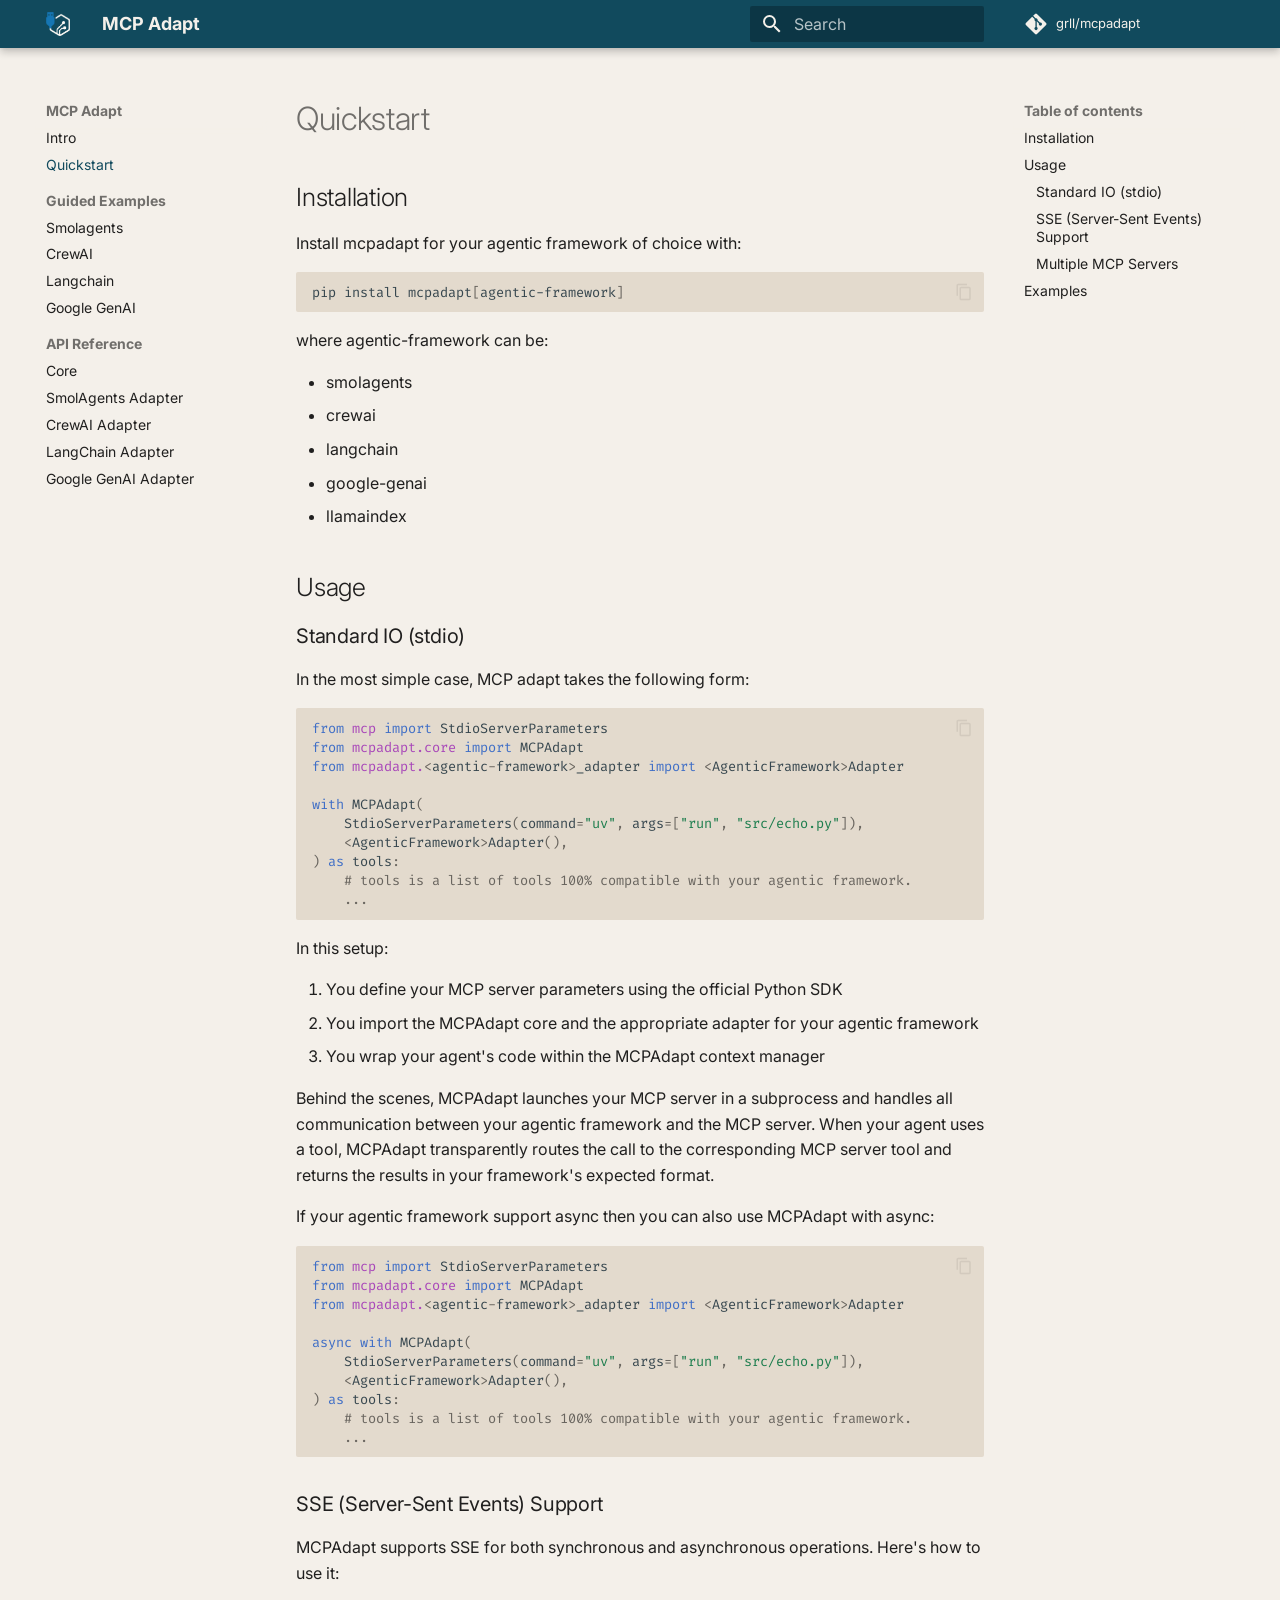
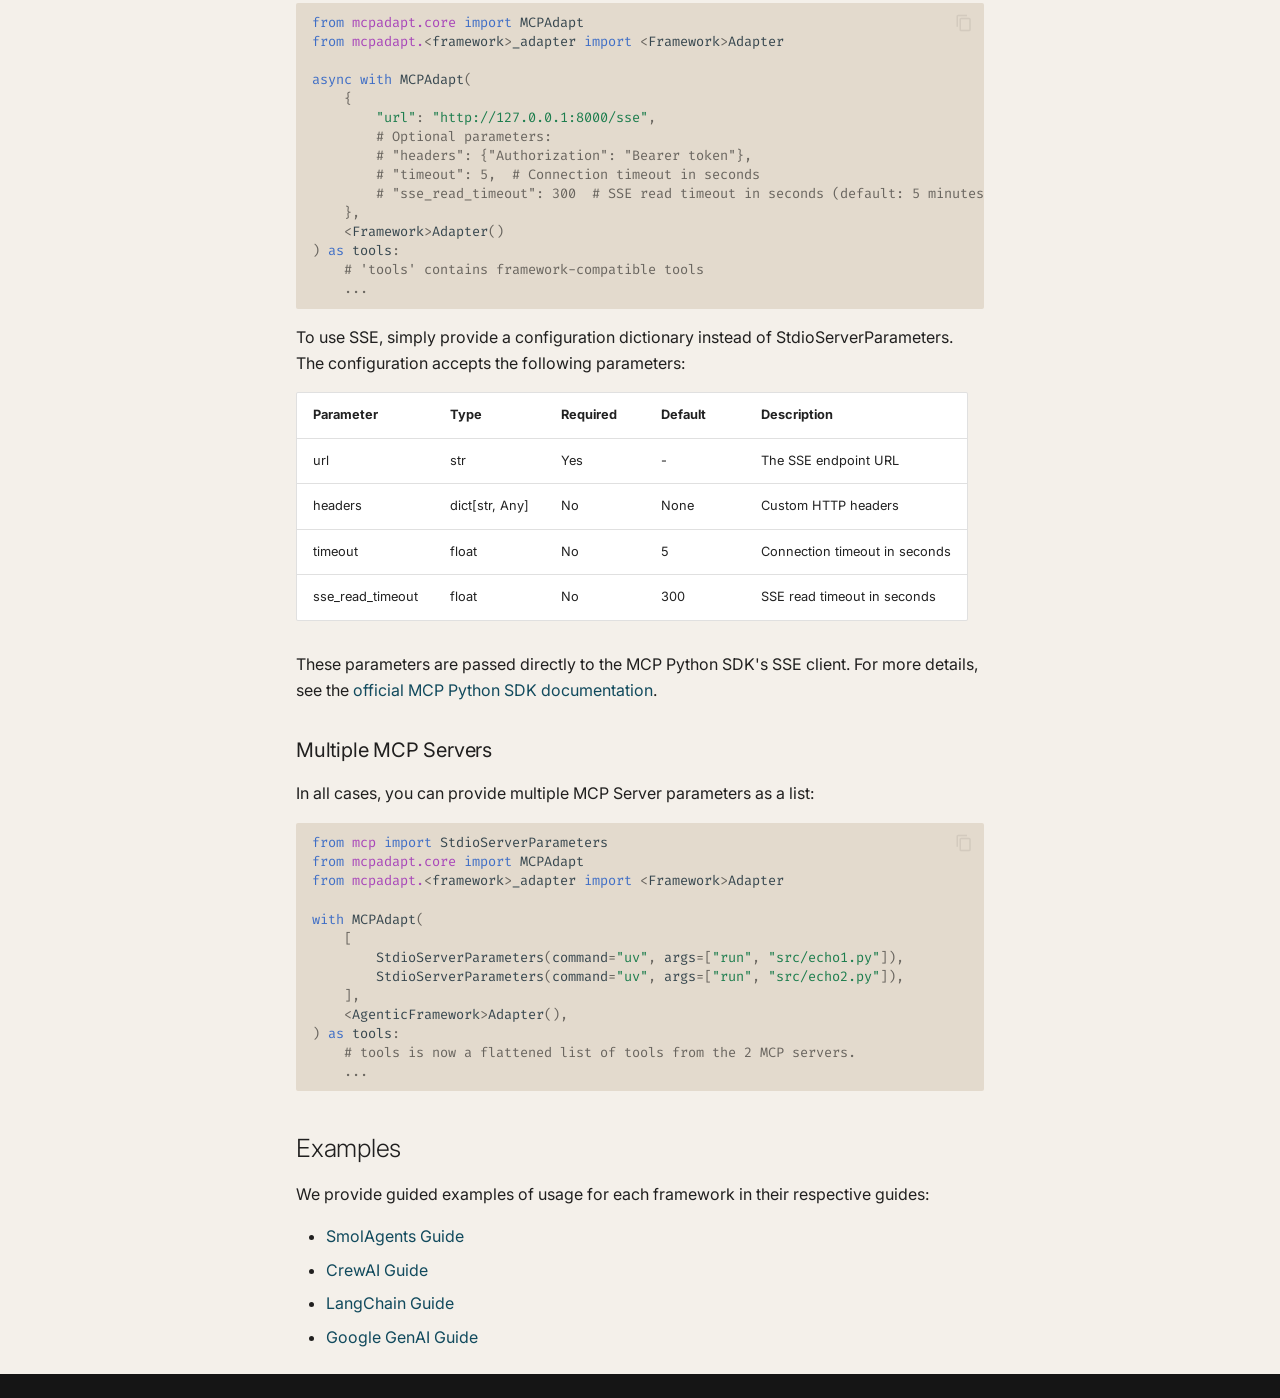
==== commit d973b7cb: "Deployed 8f517eb with MkDocs version: 1.6.1" ====
--- a/quickstart/index.html
+++ b/quickstart/index.html
@@ -336,6 +336,15 @@
   
 </li>
         
+          <li class="md-nav__item">
+  <a href="#multiple-mcp-servers" class="md-nav__link">
+    <span class="md-ellipsis">
+      Multiple MCP Servers
+    </span>
+  </a>
+  
+</li>
+        
       </ul>
     </nav>
   
@@ -727,6 +736,15 @@
   <a href="#sse-server-sent-events-support" class="md-nav__link">
     <span class="md-ellipsis">
       SSE (Server-Sent Events) Support
+    </span>
+  </a>
+  
+</li>
+        
+          <li class="md-nav__item">
+  <a href="#multiple-mcp-servers" class="md-nav__link">
+    <span class="md-ellipsis">
+      Multiple MCP Servers
     </span>
   </a>
   
@@ -872,6 +890,22 @@
 </tbody>
 </table>
 <p>These parameters are passed directly to the MCP Python SDK's SSE client. For more details, see the <a href="https://github.com/modelcontextprotocol/python-sdk/blob/c2ca8e03e046908935d089a2ceed4e80b0c29a24/src/mcp/client/sse.py#L22C11-L22C21">official MCP Python SDK documentation</a>.</p>
+<h3 id="multiple-mcp-servers">Multiple MCP Servers</h3>
+<p>In all cases, you can provide multiple MCP Server parameters as a list:</p>
+<div class="language-python highlight"><pre><span></span><code><span id="__span-4-1"><a id="__codelineno-4-1" name="__codelineno-4-1" href="#__codelineno-4-1"></a><span class="kn">from</span><span class="w"> </span><span class="nn">mcp</span><span class="w"> </span><span class="kn">import</span> <span class="n">StdioServerParameters</span>
+</span><span id="__span-4-2"><a id="__codelineno-4-2" name="__codelineno-4-2" href="#__codelineno-4-2"></a><span class="kn">from</span><span class="w"> </span><span class="nn">mcpadapt.core</span><span class="w"> </span><span class="kn">import</span> <span class="n">MCPAdapt</span>
+</span><span id="__span-4-3"><a id="__codelineno-4-3" name="__codelineno-4-3" href="#__codelineno-4-3"></a><span class="kn">from</span><span class="w"> </span><span class="nn">mcpadapt.</span><span class="o">&lt;</span><span class="n">framework</span><span class="o">&gt;</span><span class="n">_adapter</span> <span class="kn">import</span><span class="w"> </span><span class="o">&lt;</span><span class="n">Framework</span><span class="o">&gt;</span><span class="n">Adapter</span>
+</span><span id="__span-4-4"><a id="__codelineno-4-4" name="__codelineno-4-4" href="#__codelineno-4-4"></a>
+</span><span id="__span-4-5"><a id="__codelineno-4-5" name="__codelineno-4-5" href="#__codelineno-4-5"></a><span class="k">with</span> <span class="n">MCPAdapt</span><span class="p">(</span>
+</span><span id="__span-4-6"><a id="__codelineno-4-6" name="__codelineno-4-6" href="#__codelineno-4-6"></a>    <span class="p">[</span>
+</span><span id="__span-4-7"><a id="__codelineno-4-7" name="__codelineno-4-7" href="#__codelineno-4-7"></a>        <span class="n">StdioServerParameters</span><span class="p">(</span><span class="n">command</span><span class="o">=</span><span class="s2">&quot;uv&quot;</span><span class="p">,</span> <span class="n">args</span><span class="o">=</span><span class="p">[</span><span class="s2">&quot;run&quot;</span><span class="p">,</span> <span class="s2">&quot;src/echo1.py&quot;</span><span class="p">]),</span>
+</span><span id="__span-4-8"><a id="__codelineno-4-8" name="__codelineno-4-8" href="#__codelineno-4-8"></a>        <span class="n">StdioServerParameters</span><span class="p">(</span><span class="n">command</span><span class="o">=</span><span class="s2">&quot;uv&quot;</span><span class="p">,</span> <span class="n">args</span><span class="o">=</span><span class="p">[</span><span class="s2">&quot;run&quot;</span><span class="p">,</span> <span class="s2">&quot;src/echo2.py&quot;</span><span class="p">]),</span>
+</span><span id="__span-4-9"><a id="__codelineno-4-9" name="__codelineno-4-9" href="#__codelineno-4-9"></a>    <span class="p">],</span>
+</span><span id="__span-4-10"><a id="__codelineno-4-10" name="__codelineno-4-10" href="#__codelineno-4-10"></a>    <span class="o">&lt;</span><span class="n">AgenticFramework</span><span class="o">&gt;</span><span class="n">Adapter</span><span class="p">(),</span>
+</span><span id="__span-4-11"><a id="__codelineno-4-11" name="__codelineno-4-11" href="#__codelineno-4-11"></a><span class="p">)</span> <span class="k">as</span> <span class="n">tools</span><span class="p">:</span>
+</span><span id="__span-4-12"><a id="__codelineno-4-12" name="__codelineno-4-12" href="#__codelineno-4-12"></a>    <span class="c1"># tools is now a flattened list of tools from the 2 MCP servers.</span>
+</span><span id="__span-4-13"><a id="__codelineno-4-13" name="__codelineno-4-13" href="#__codelineno-4-13"></a>    <span class="o">...</span>
+</span></code></pre></div>
 <h2 id="examples">Examples</h2>
 <p>We provide guided examples of usage for each framework in their respective guides:</p>
 <ul>
